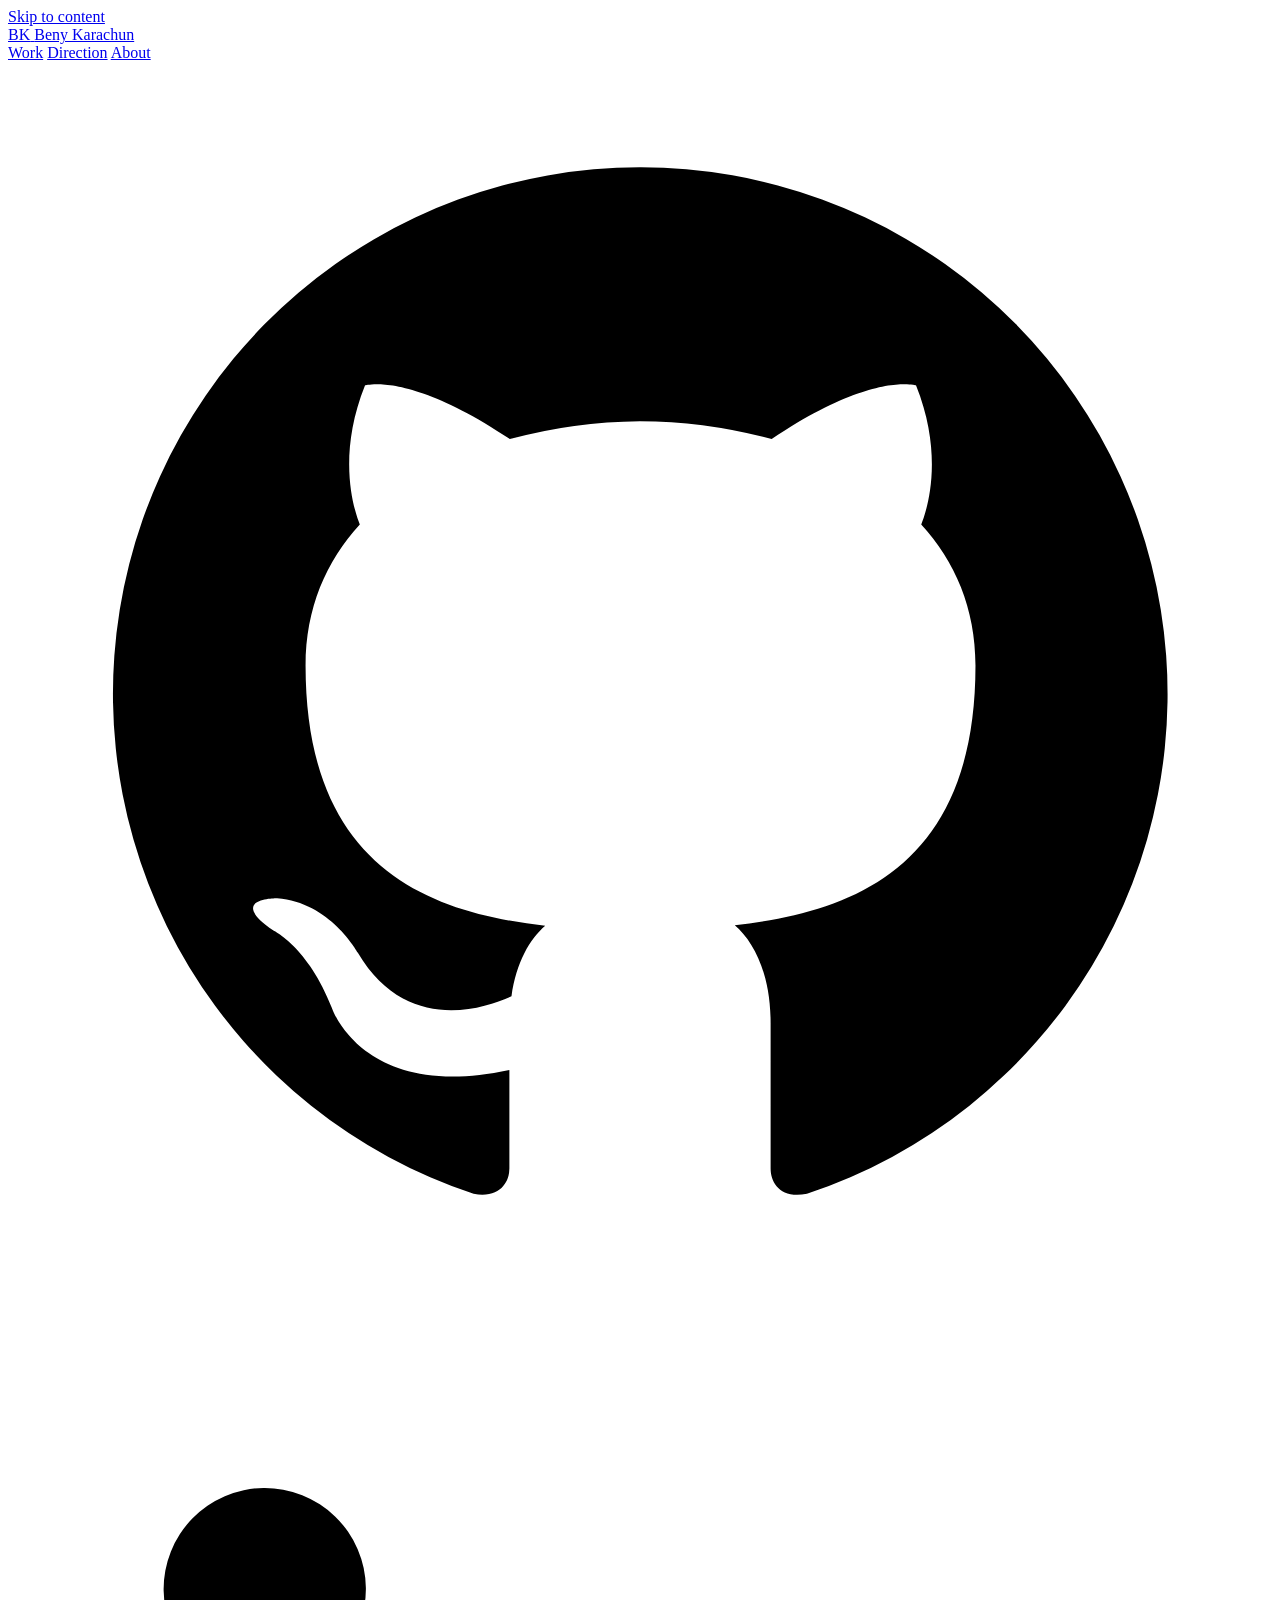
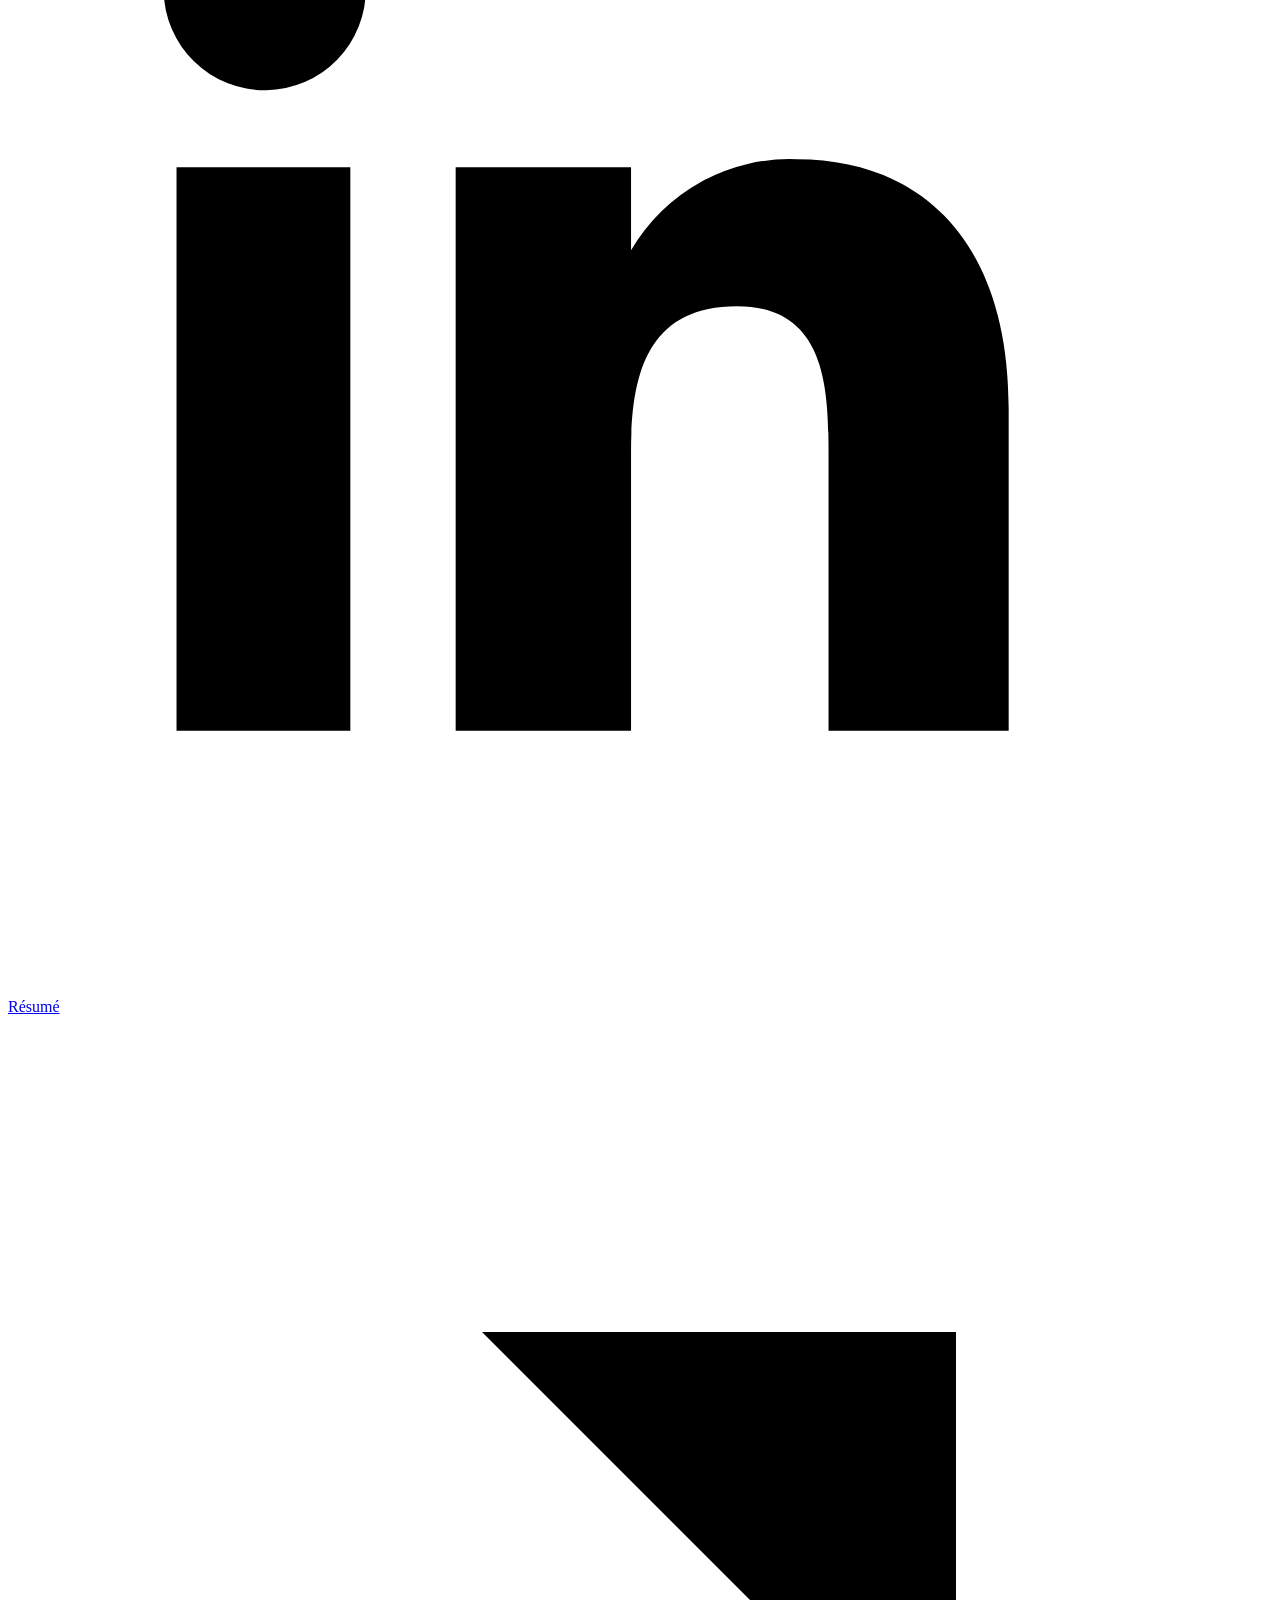
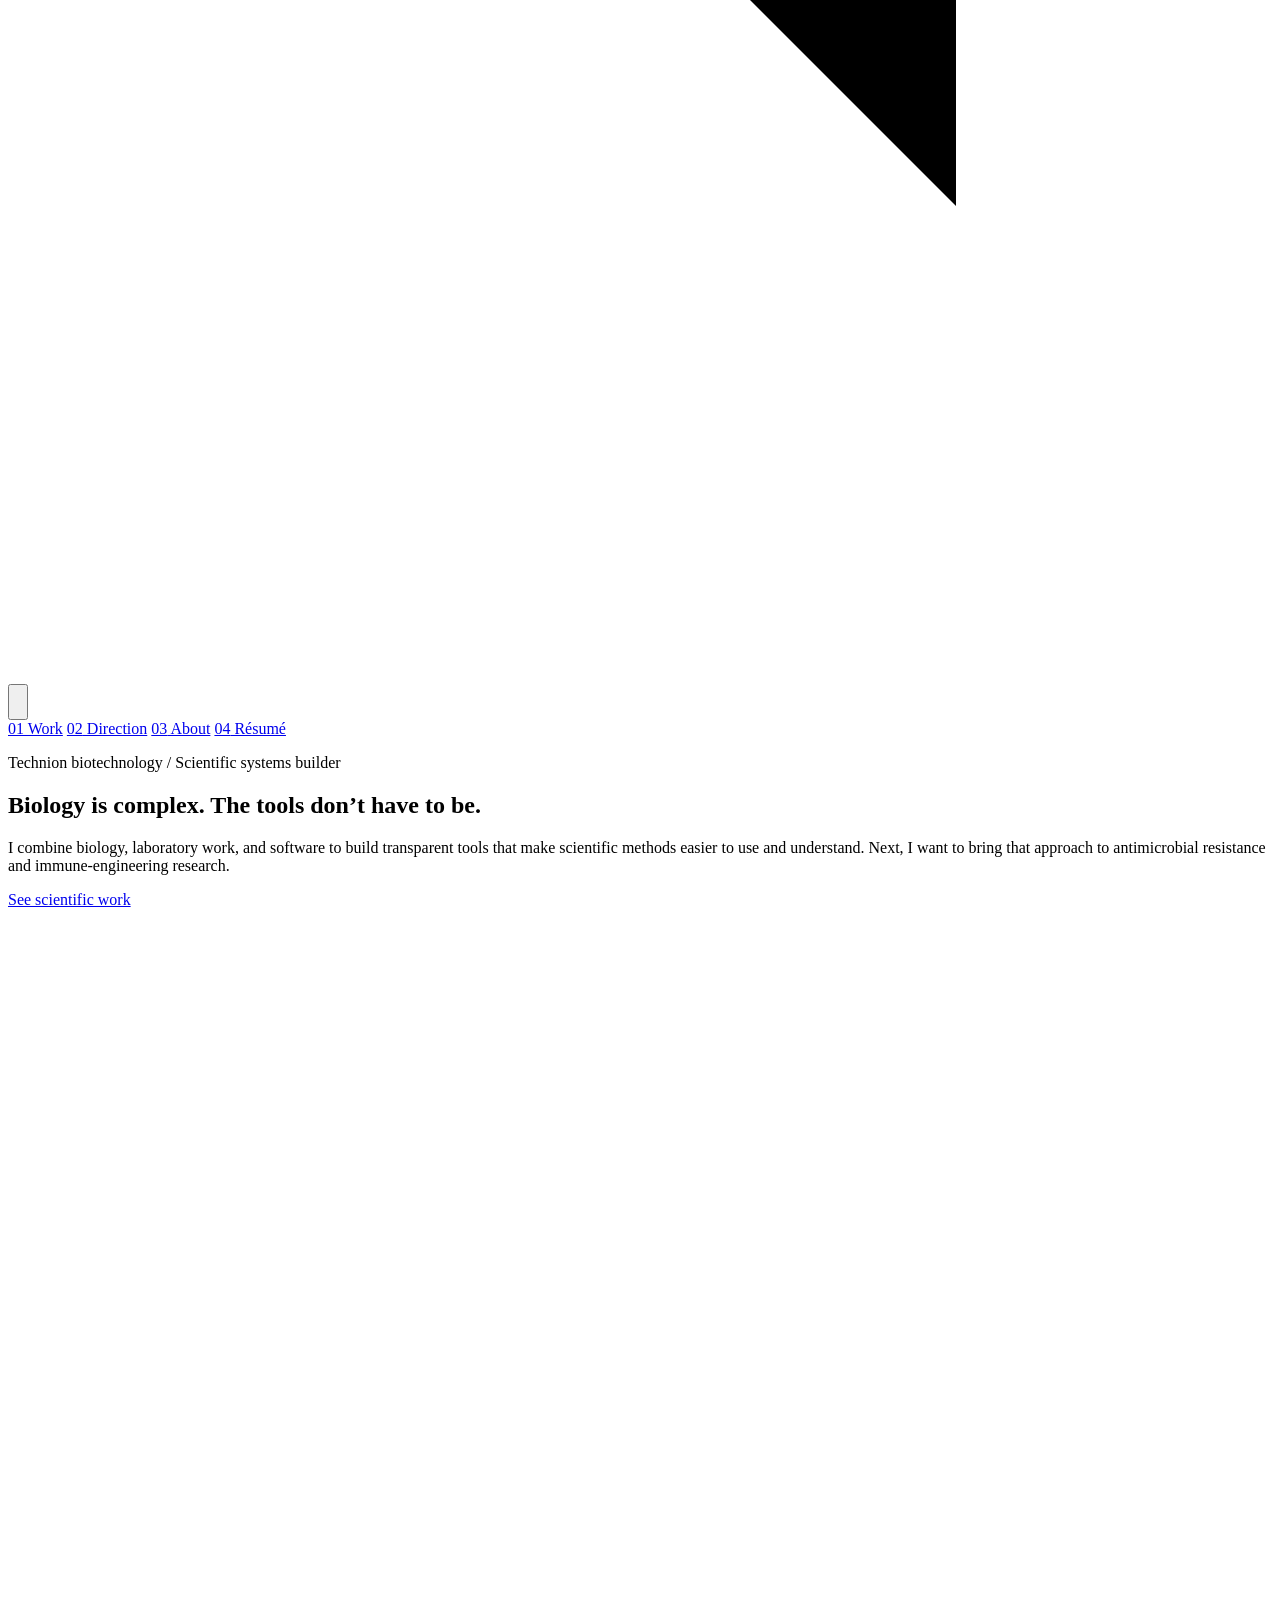
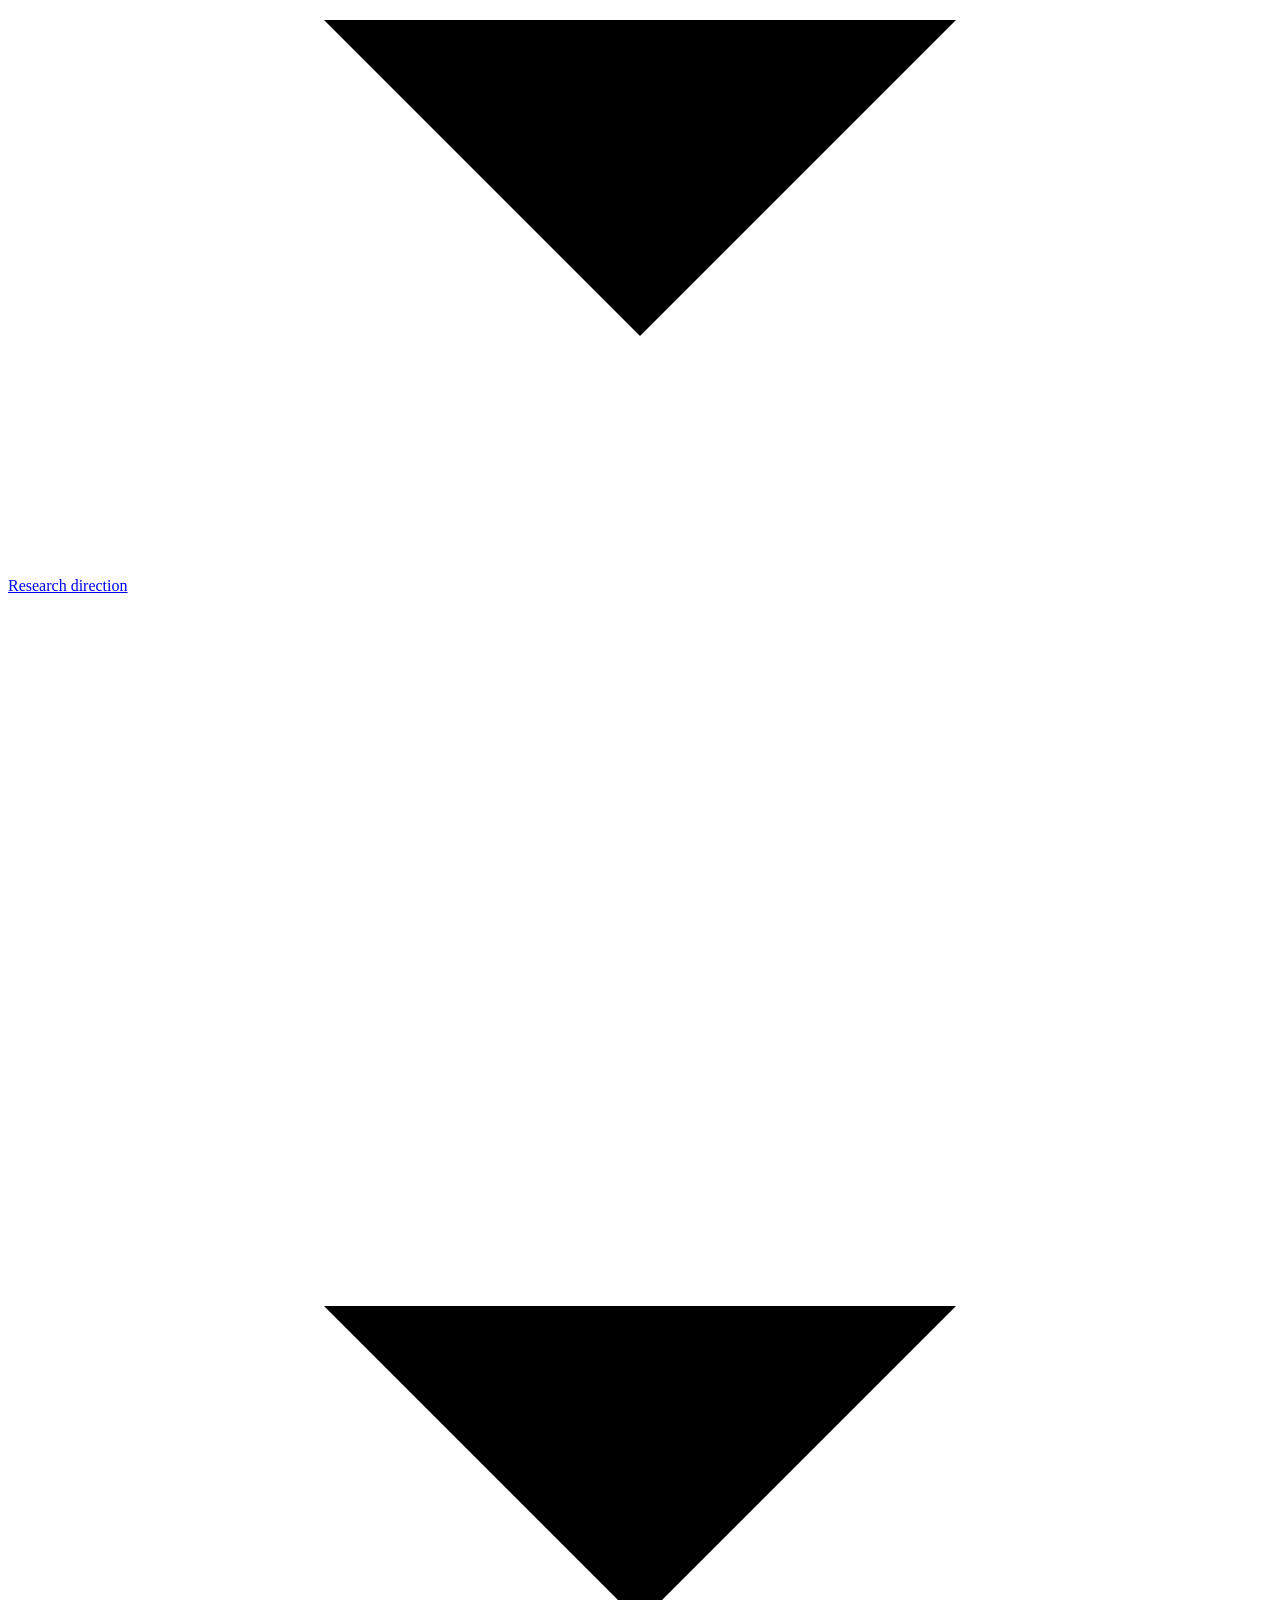
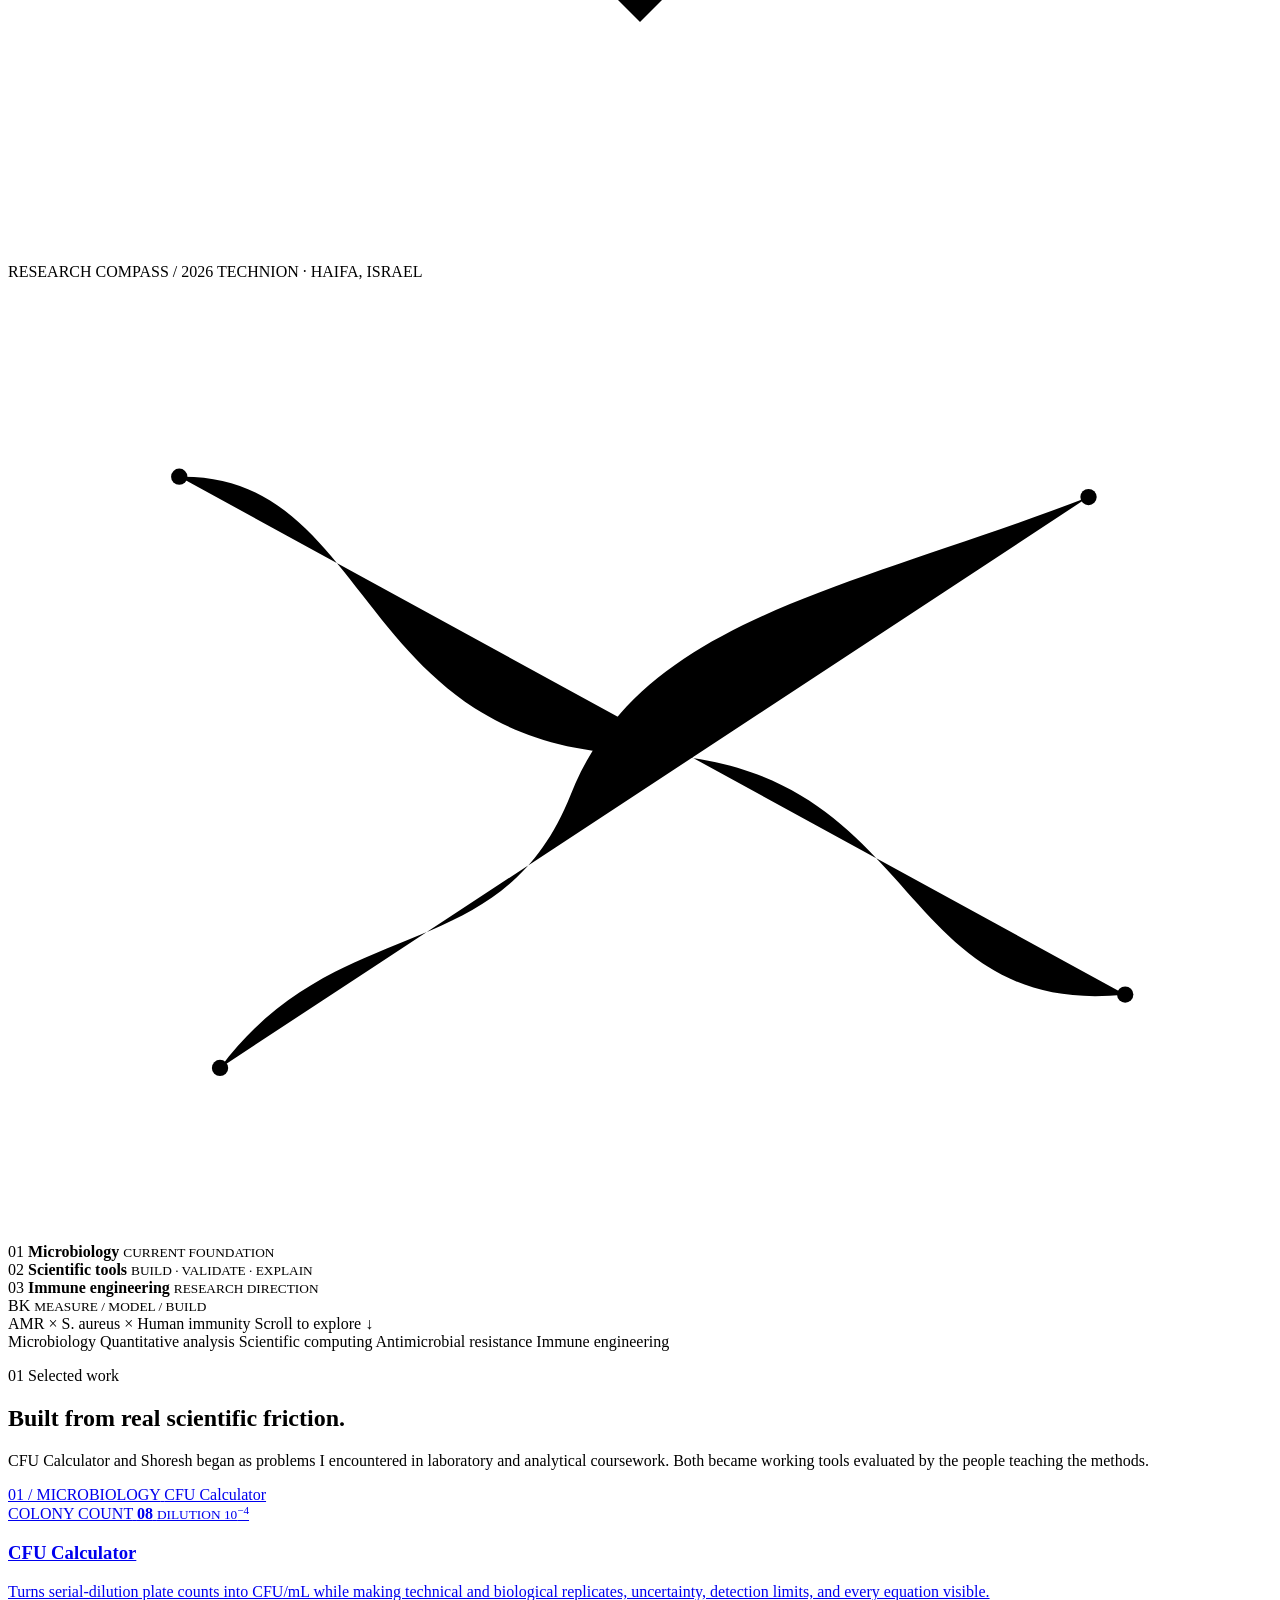
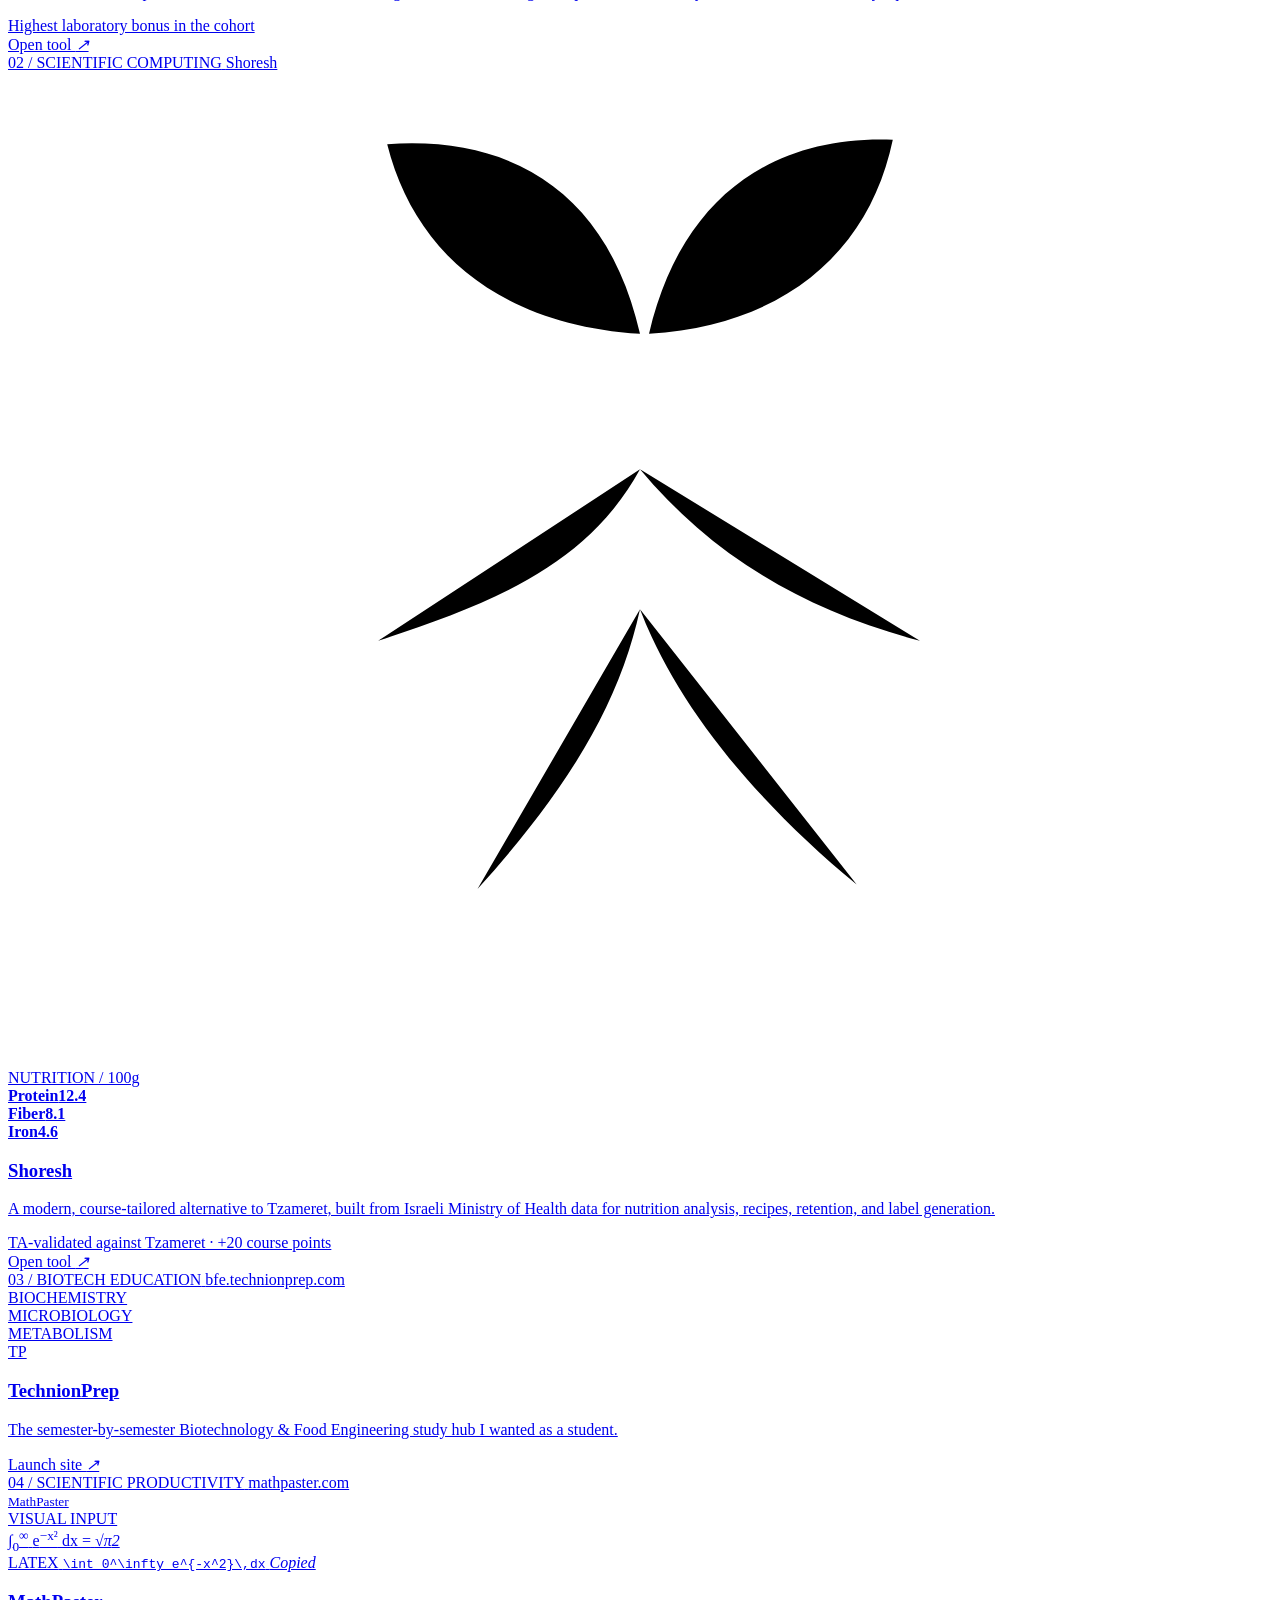
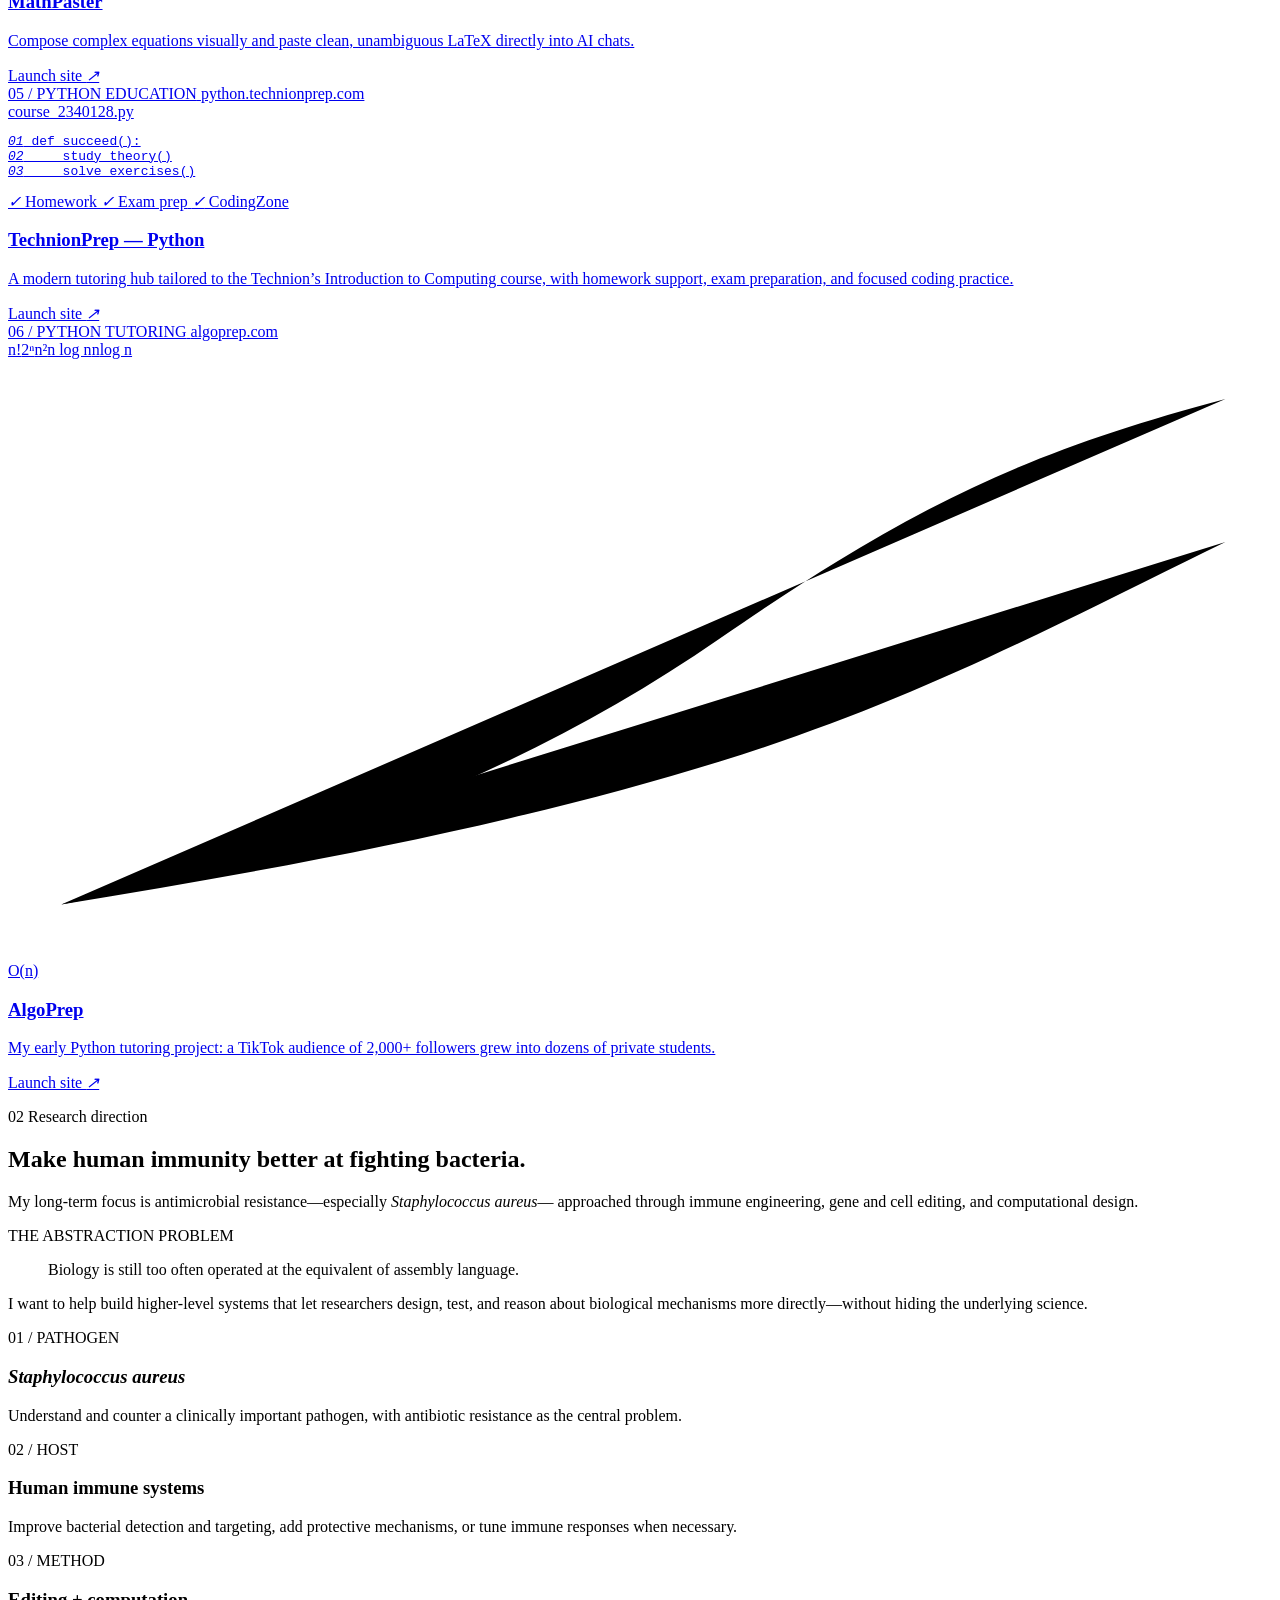
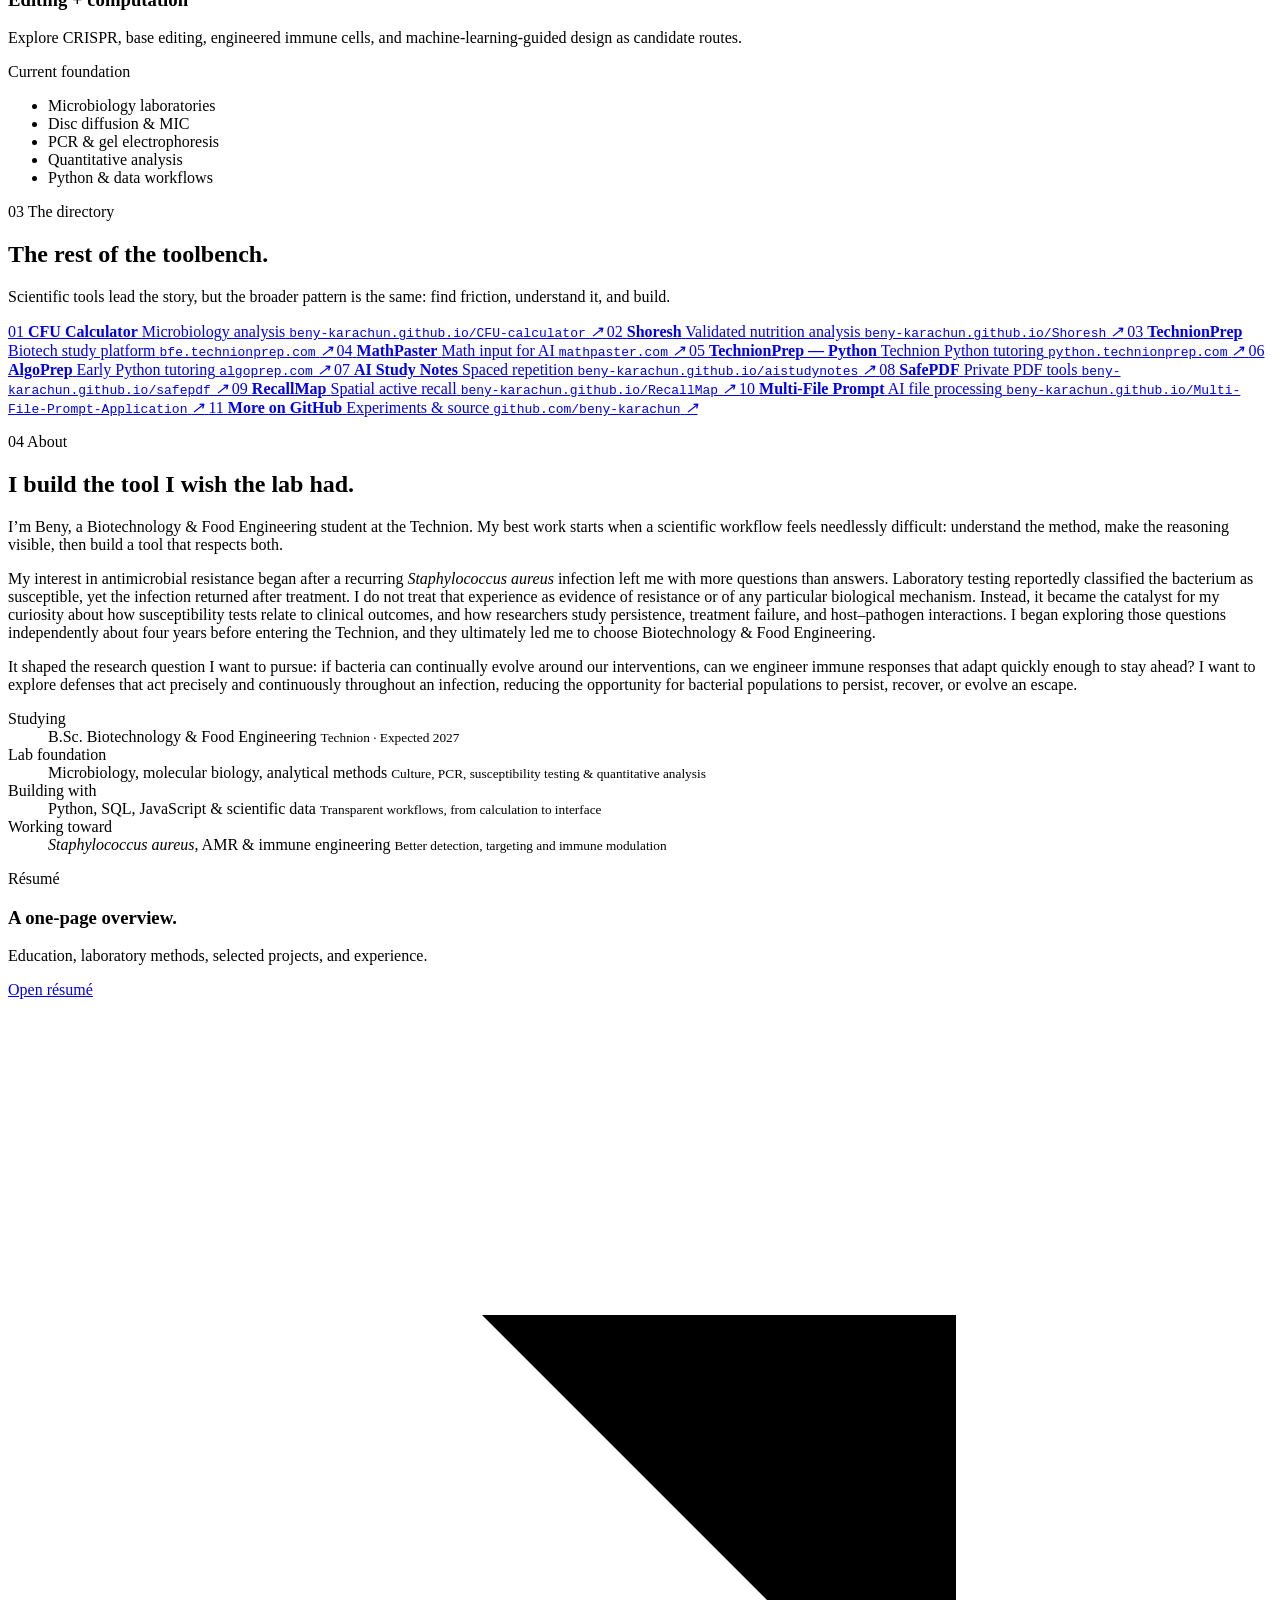
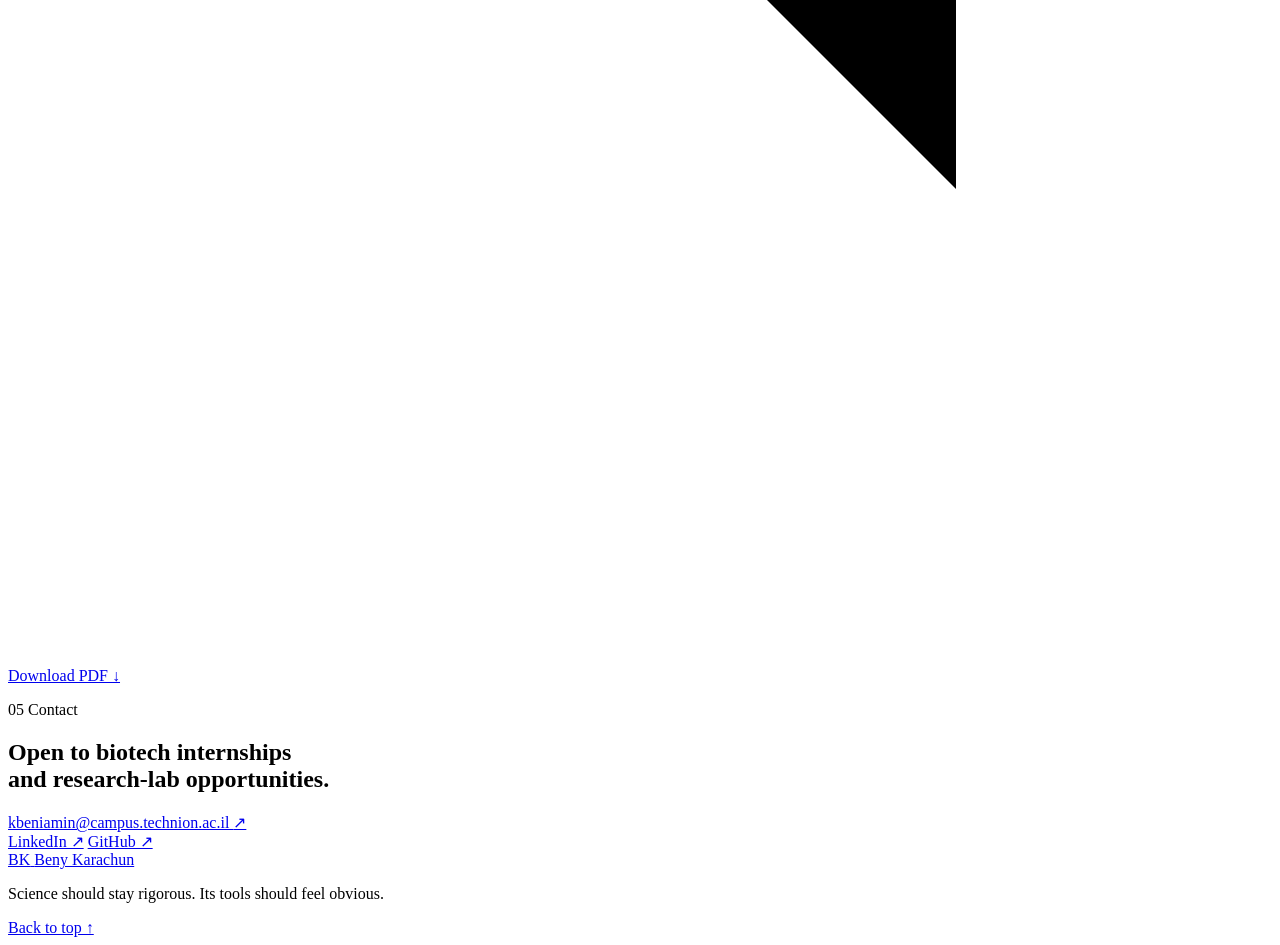
==== index.html @ efde2533 "Prepare portfolio for the root GitHub Pages site" ====
<!DOCTYPE html>
<html lang="en">
  <head>
    <meta charset="UTF-8">
    <meta name="viewport" content="width=device-width, initial-scale=1.0">
    <meta
      name="description"
      content="Beny Karachun is a Technion Biotechnology and Food Engineering student building validated scientific tools and pursuing research in antimicrobial resistance, Staphylococcus aureus, and immune engineering."
    >
    <meta name="theme-color" content="#0b0d0c">
    <meta property="og:title" content="Beny Karachun — Biotechnology &amp; Scientific Computing">
    <meta
      property="og:description"
      content="Validated laboratory tools, scientific computing projects, and a research direction focused on antimicrobial resistance and human immunity."
    >
    <meta property="og:type" content="website">
    <meta property="og:url" content="https://beny-karachun.github.io/">
    <link rel="canonical" href="https://beny-karachun.github.io/">
    <meta name="twitter:card" content="summary_large_image">
    <title>Beny Karachun — Biotechnology &amp; Scientific Computing</title>

    <link rel="icon" href="assets/favicon.svg" type="image/svg+xml">
    <link rel="preconnect" href="https://fonts.googleapis.com">
    <link rel="preconnect" href="https://fonts.gstatic.com" crossorigin>
    <link
      href="https://fonts.googleapis.com/css2?family=IBM+Plex+Mono:wght@400;500&amp;family=Space+Grotesk:wght@400;500;600;700&amp;display=swap"
      rel="stylesheet"
    >
    <link rel="stylesheet" href="styles.css">
    <script>
      document.documentElement.classList.add("js");
    </script>
    <script src="script.js" defer></script>
  </head>

  <body>
    <a class="skip-link" href="#main-content">Skip to content</a>
    <div class="scroll-progress" aria-hidden="true"><span></span></div>

    <header class="site-header" data-header>
      <div class="header-inner">
        <a class="brand" href="#top" aria-label="BK — Beny Karachun, back to top">
          <span class="brand-mark" aria-hidden="true">BK</span>
          <span class="brand-name">Beny Karachun</span>
        </a>

        <nav class="desktop-nav" aria-label="Primary navigation">
          <a href="#work">Work</a>
          <a href="#direction">Direction</a>
          <a href="#about">About</a>
        </nav>

        <div class="header-actions">
          <a
            class="icon-link"
            href="https://github.com/beny-karachun"
            target="_blank"
            rel="noopener noreferrer"
            aria-label="Visit Beny's GitHub profile"
          >
            <svg viewBox="0 0 24 24" aria-hidden="true">
              <path d="M12 2a10 10 0 0 0-3.16 19.49c.5.09.68-.22.68-.48v-1.87c-2.78.6-3.37-1.18-3.37-1.18-.45-1.16-1.11-1.47-1.11-1.47-.91-.62.07-.61.07-.61 1 .07 1.53 1.03 1.53 1.03.9 1.53 2.35 1.09 2.92.83.09-.65.35-1.09.64-1.34-2.22-.25-4.55-1.11-4.55-4.94 0-1.09.39-1.98 1.03-2.68-.1-.25-.45-1.27.1-2.64 0 0 .84-.27 2.75 1.02A9.6 9.6 0 0 1 12 6.82a9.6 9.6 0 0 1 2.5.34c1.9-1.29 2.74-1.02 2.74-1.02.55 1.37.2 2.39.1 2.64.64.7 1.03 1.59 1.03 2.68 0 3.84-2.34 4.68-4.57 4.93.36.31.68.92.68 1.86v2.76c0 .27.18.58.69.48A10 10 0 0 0 12 2Z" />
            </svg>
          </a>
          <a
            class="icon-link"
            href="https://www.linkedin.com/in/beny-karachun-5a5188369/"
            target="_blank"
            rel="noopener noreferrer"
            aria-label="Visit Beny's LinkedIn profile"
          >
            <svg viewBox="0 0 24 24" aria-hidden="true">
              <path d="M6.5 8.3H3.2V19h3.3V8.3ZM4.85 3A1.92 1.92 0 1 0 4.9 6.84 1.92 1.92 0 0 0 4.85 3ZM19 12.87c0-3.22-1.72-4.72-4.02-4.72a3.48 3.48 0 0 0-3.15 1.73V8.3H8.5V19h3.33v-5.3c0-1.4.27-2.76 2.01-2.76 1.72 0 1.74 1.61 1.74 2.85V19H19v-6.13Z" />
            </svg>
          </a>
          <a class="header-resume" href="resume.html">
            Résumé
            <svg viewBox="0 0 16 16" aria-hidden="true">
              <path d="M4 12 12 4M6 4h6v6" />
            </svg>
          </a>
          <button
            class="menu-toggle"
            type="button"
            aria-expanded="false"
            aria-controls="mobile-menu"
            aria-label="Open navigation menu"
            data-menu-toggle
          >
            <span class="menu-icon-stack" aria-hidden="true">
              <svg class="menu-open-icon" viewBox="0 0 24 24">
                <path d="M4 7h16M4 12h16M4 17h16" />
              </svg>
              <svg class="menu-close-icon" viewBox="0 0 24 24">
                <path d="m6 6 12 12M18 6 6 18" />
              </svg>
            </span>
          </button>
        </div>
      </div>

      <nav class="mobile-menu" id="mobile-menu" aria-label="Mobile navigation" data-mobile-menu>
        <a href="#work"><span>01</span> Work</a>
        <a href="#direction"><span>02</span> Direction</a>
        <a href="#about"><span>03</span> About</a>
        <a href="resume.html"><span>04</span> Résumé</a>
      </nav>
    </header>

    <main id="main-content">
      <section class="hero" id="top" aria-labelledby="hero-title">
        <div class="hero-grid" aria-hidden="true"></div>
        <div class="hero-glow" aria-hidden="true"></div>

        <div class="hero-copy">
          <p class="eyebrow hero-eyebrow" data-hero-item>
            <span class="status-dot" aria-hidden="true"></span>
            Technion biotechnology / Scientific systems builder
          </p>
          <h1 id="hero-title" data-hero-item>
            Biology is complex.
            <span class="headline-accent">The tools don’t have to be.</span>
          </h1>
          <p class="hero-intro" data-hero-item>
            I combine biology, laboratory work, and software to build transparent
            tools that make scientific methods easier to use and understand. Next, I want to bring
            that approach to antimicrobial resistance and immune-engineering research.
          </p>
          <div class="hero-actions" data-hero-item>
            <a class="button button-primary" href="#work">
              See scientific work
              <svg viewBox="0 0 16 16" aria-hidden="true">
                <path d="M8 3v10M4 9l4 4 4-4" />
              </svg>
            </a>
            <a class="button button-quiet button-section" href="#direction">
              Research direction
              <svg viewBox="0 0 16 16" aria-hidden="true">
                <path d="M8 3v10M4 9l4 4 4-4" />
              </svg>
            </a>
          </div>
        </div>

        <div class="hero-atlas" data-hero-item role="img" aria-label="A map of Beny's scientific foundation and research direction">
          <div class="atlas-topline">
            <span>RESEARCH COMPASS / 2026</span>
            <span>TECHNION · HAIFA, ISRAEL</span>
          </div>
          <div class="atlas-canvas" aria-hidden="true">
            <svg class="atlas-lines" viewBox="0 0 620 470" preserveAspectRatio="none">
              <path class="route route-one" d="M84 96 C180 94 170 230 310 232 S432 362 548 350" />
              <path class="route route-two" d="M104 386 C162 308 242 338 276 252 S410 152 530 106" />
              <circle cx="84" cy="96" r="4" />
              <circle cx="310" cy="232" r="5" />
              <circle cx="548" cy="350" r="4" />
              <circle cx="104" cy="386" r="4" />
              <circle cx="530" cy="106" r="4" />
            </svg>

            <div class="atlas-node node-math">
              <span class="node-index">01</span>
              <strong>Microbiology</strong>
              <small>CURRENT FOUNDATION</small>
            </div>
            <div class="atlas-node node-bio">
              <span class="node-index">02</span>
              <strong>Scientific tools</strong>
              <small>BUILD · VALIDATE · EXPLAIN</small>
            </div>
            <div class="atlas-node node-code">
              <span class="node-index">03</span>
              <strong>Immune engineering</strong>
              <small>RESEARCH DIRECTION</small>
            </div>
            <div class="atlas-core">
              <span>BK</span>
              <small>MEASURE / MODEL / BUILD</small>
            </div>
            <div class="atlas-crosshair crosshair-one"></div>
            <div class="atlas-crosshair crosshair-two"></div>
          </div>
          <div class="atlas-footer">
            <span>AMR × S. aureus × Human immunity</span>
            <span>Scroll to explore ↓</span>
          </div>
        </div>
      </section>

      <section class="discipline-strip" aria-label="Areas of practice">
        <div>
          <span>Microbiology</span><i aria-hidden="true"></i>
          <span>Quantitative analysis</span><i aria-hidden="true"></i>
          <span>Scientific computing</span><i aria-hidden="true"></i>
          <span>Antimicrobial resistance</span><i aria-hidden="true"></i>
          <span>Immune engineering</span>
        </div>
      </section>

      <section class="work-section section-shell" id="work" aria-labelledby="work-title">
        <div class="section-heading" data-reveal>
          <div>
            <p class="eyebrow"><span>01</span> Selected work</p>
            <h2 id="work-title">Built from real scientific friction.</h2>
          </div>
          <p>
            CFU Calculator and Shoresh began as problems I encountered in laboratory and analytical
            coursework. Both became working tools evaluated by the people teaching the methods.
          </p>
        </div>

        <div class="project-grid">
          <a
            class="project-card project-cfu"
            href="https://beny-karachun.github.io/CFU-calculator/"
            target="_blank"
            rel="noopener noreferrer"
            data-reveal
            style="--reveal-delay: 0ms"
            aria-label="Open CFU Calculator in a new tab"
          >
            <article>
              <div class="project-meta">
                <span>01 / MICROBIOLOGY</span>
                <span class="project-domain">CFU Calculator</span>
              </div>
              <div class="cfu-visual" aria-hidden="true">
                <div class="petri-dish">
                  <i style="--x: 19%; --y: 24%; --s: 11px"></i>
                  <i style="--x: 42%; --y: 17%; --s: 7px"></i>
                  <i style="--x: 68%; --y: 25%; --s: 13px"></i>
                  <i style="--x: 78%; --y: 51%; --s: 8px"></i>
                  <i style="--x: 57%; --y: 68%; --s: 10px"></i>
                  <i style="--x: 29%; --y: 70%; --s: 6px"></i>
                  <i style="--x: 22%; --y: 47%; --s: 9px"></i>
                  <i style="--x: 50%; --y: 43%; --s: 6px"></i>
                </div>
                <div class="cfu-readout">
                  <span>COLONY COUNT</span>
                  <strong>08</strong>
                  <small>DILUTION 10<sup>−4</sup></small>
                </div>
              </div>
              <div class="project-content">
                <div>
                  <h3>CFU Calculator</h3>
                  <p>
                    Turns serial-dilution plate counts into CFU/mL while making technical and
                    biological replicates, uncertainty, detection limits, and every equation visible.
                  </p>
                  <span class="project-proof">Highest laboratory bonus in the cohort</span>
                </div>
                <span class="launch-link">Open tool <i>↗</i></span>
              </div>
            </article>
          </a>

          <a
            class="project-card project-shoresh"
            href="https://beny-karachun.github.io/Shoresh/"
            target="_blank"
            rel="noopener noreferrer"
            data-reveal
            style="--reveal-delay: 70ms"
            aria-label="Open Shoresh in a new tab"
          >
            <article>
              <div class="project-meta">
                <span>02 / SCIENTIFIC COMPUTING</span>
                <span class="project-domain">Shoresh</span>
              </div>
              <div class="shoresh-visual" aria-hidden="true">
                <svg class="root-mark" viewBox="0 0 280 220">
                  <path d="M140 22v66m0 0c-12 22-34 30-58 38m58-38c15 18 35 31 62 38m-62-7c-5 23-18 42-36 62m36-62c8 21 25 42 48 61M82 126l-25 38m145-38 22 38m-120 17-7 22m51-23 7 25" />
                  <path class="root-leaf" d="M140 58c-31-2-50-18-56-42 28-2 49 11 56 42Zm2 0c31-2 49-19 54-43-27-1-47 13-54 43Z" />
                </svg>
                <div class="nutrition-card">
                  <span>NUTRITION / 100g</span>
                  <div><b>Protein</b><i style="--bar: 72%"></i><strong>12.4</strong></div>
                  <div><b>Fiber</b><i style="--bar: 48%"></i><strong>8.1</strong></div>
                  <div><b>Iron</b><i style="--bar: 34%"></i><strong>4.6</strong></div>
                </div>
              </div>
              <div class="project-content">
                <div>
                  <h3>Shoresh</h3>
                  <p>
                    A modern, course-tailored alternative to Tzameret, built from Israeli Ministry
                    of Health data for nutrition analysis, recipes, retention, and label generation.
                  </p>
                  <span class="project-proof">TA-validated against Tzameret · +20 course points</span>
                </div>
                <span class="launch-link">Open tool <i>↗</i></span>
              </div>
            </article>
          </a>

          <a
            class="project-card project-technionprep"
            href="https://bfe.technionprep.com"
            target="_blank"
            rel="noopener noreferrer"
            data-reveal
            style="--reveal-delay: 0ms"
            aria-label="Open TechnionPrep in a new tab"
          >
            <article>
              <div class="project-meta">
                <span>03 / BIOTECH EDUCATION</span>
                <span class="project-domain">bfe.technionprep.com</span>
              </div>
              <div class="technionprep-visual" aria-hidden="true">
                <div class="molecule molecule-a"><i></i><i></i><i></i><i></i></div>
                <div class="molecule molecule-b"><i></i><i></i><i></i></div>
                <div class="course-chip chip-one">BIOCHEMISTRY</div>
                <div class="course-chip chip-two">MICROBIOLOGY</div>
                <div class="course-chip chip-three">METABOLISM</div>
                <span class="technionprep-monogram">TP</span>
              </div>
              <div class="project-content">
                <div>
                  <h3>TechnionPrep</h3>
                  <p>The semester-by-semester Biotechnology &amp; Food Engineering study hub I wanted as a student.</p>
                </div>
                <span class="launch-link">Launch site <i>↗</i></span>
              </div>
            </article>
          </a>

          <a
            class="project-card project-feature project-math"
            href="https://mathpaster.com"
            target="_blank"
            rel="noopener noreferrer"
            data-reveal
            style="--reveal-delay: 70ms"
            aria-label="Open MathPaster in a new tab"
          >
            <article>
              <div class="project-meta">
                <span>04 / SCIENTIFIC PRODUCTIVITY</span>
                <span class="project-domain">mathpaster.com</span>
              </div>
              <div class="math-visual" aria-hidden="true">
                <div class="mock-window-bar">
                  <span></span><span></span><span></span>
                  <small>MathPaster</small>
                </div>
                <div class="equation-shell">
                  <span class="equation-label">VISUAL INPUT</span>
                  <div class="equation">
                    <span>∫</span><sub>0</sub><sup>∞</sup>
                    <span>e<sup>−x²</sup> dx =</span>
                    <span class="fraction"><i>√π</i><i>2</i></span>
                    <b class="equation-caret"></b>
                  </div>
                  <div class="equation-output">
                    <span>LATEX</span>
                    <code>\int_0^\infty e^{-x^2}\,dx</code>
                    <i>Copied</i>
                  </div>
                </div>
              </div>
              <div class="project-content">
                <div>
                  <h3>MathPaster</h3>
                  <p>
                    Compose complex equations visually and paste clean, unambiguous LaTeX directly
                    into AI chats.
                  </p>
                </div>
                <span class="launch-link">Launch site <i>↗</i></span>
              </div>
            </article>
          </a>

          <a
            class="project-card project-python"
            href="https://python.technionprep.com/"
            target="_blank"
            rel="noopener noreferrer"
            data-reveal
            style="--reveal-delay: 0ms"
            aria-label="Open TechnionPrep Python in a new tab"
          >
            <article>
              <div class="project-meta">
                <span>05 / PYTHON EDUCATION</span>
                <span class="project-domain">python.technionprep.com</span>
              </div>
              <div class="python-visual" aria-hidden="true">
                <div class="terminal-top"><i></i><i></i><i></i><span>course_2340128.py</span></div>
                <pre><em>01</em> def succeed():
<em>02</em>     study_theory()
<em>03</em>     solve_exercises()</pre>
                <div class="test-results">
                  <span><i>✓</i> Homework</span>
                  <span><i>✓</i> Exam prep</span>
                  <span><i>✓</i> CodingZone</span>
                </div>
              </div>
              <div class="project-content">
                <div>
                  <h3>TechnionPrep — Python</h3>
                  <p>A modern tutoring hub tailored to the Technion’s Introduction to Computing course, with homework support, exam preparation, and focused coding practice.</p>
                </div>
                <span class="launch-link">Launch site <i>↗</i></span>
              </div>
            </article>
          </a>

          <a
            class="project-card project-algo"
            href="https://algoprep.com"
            target="_blank"
            rel="noopener noreferrer"
            data-reveal
            style="--reveal-delay: 70ms"
            aria-label="Open AlgoPrep in a new tab"
          >
            <article>
              <div class="project-meta">
                <span>06 / PYTHON TUTORING</span>
                <span class="project-domain">algoprep.com</span>
              </div>
              <div class="algo-visual" aria-hidden="true">
                <div class="complexity-chart">
                  <span>n!</span><span>2ⁿ</span><span>n²</span><span>n log n</span><span>n</span><span>log n</span>
                  <svg viewBox="0 0 380 180" preserveAspectRatio="none">
                    <path d="M16 164C90 150 156 124 214 84S306 28 366 12" />
                    <path d="M16 164C90 152 156 139 214 121s99-40 152-66" />
                    <path d="M16 164 366 116" />
                  </svg>
                </div>
                <span class="big-o">O(n)</span>
              </div>
              <div class="project-content">
                <div>
                  <h3>AlgoPrep</h3>
                  <p>My early Python tutoring project: a TikTok audience of 2,000+ followers grew into dozens of private students.</p>
                </div>
                <span class="launch-link">Launch site <i>↗</i></span>
              </div>
            </article>
          </a>
        </div>
      </section>

      <section class="direction-section section-shell" id="direction" aria-labelledby="direction-title">
        <div class="section-heading direction-heading" data-reveal>
          <div>
            <p class="eyebrow"><span>02</span> Research direction</p>
            <h2 id="direction-title">Make human immunity better at fighting bacteria.</h2>
          </div>
          <p>
            My long-term focus is antimicrobial resistance—especially <i>Staphylococcus aureus</i>—
            approached through immune engineering, gene and cell editing, and computational design.
          </p>
        </div>

        <div class="direction-layout">
          <article class="direction-thesis" data-reveal>
            <p class="direction-kicker">THE ABSTRACTION PROBLEM</p>
            <blockquote>
              Biology is still too often operated at the equivalent of assembly language.
            </blockquote>
            <p>
              I want to help build higher-level systems that let researchers design, test, and
              reason about biological mechanisms more directly—without hiding the underlying science.
            </p>
          </article>

          <div class="direction-tracks" aria-label="Research direction components">
            <article class="direction-track" data-reveal style="--reveal-delay: 60ms">
              <span>01 / PATHOGEN</span>
              <h3><i>Staphylococcus aureus</i></h3>
              <p>Understand and counter a clinically important pathogen, with antibiotic resistance as the central problem.</p>
            </article>
            <article class="direction-track" data-reveal style="--reveal-delay: 120ms">
              <span>02 / HOST</span>
              <h3>Human immune systems</h3>
              <p>Improve bacterial detection and targeting, add protective mechanisms, or tune immune responses when necessary.</p>
            </article>
            <article class="direction-track" data-reveal style="--reveal-delay: 180ms">
              <span>03 / METHOD</span>
              <h3>Editing + computation</h3>
              <p>Explore CRISPR, base editing, engineered immune cells, and machine-learning-guided design as candidate routes.</p>
            </article>
          </div>
        </div>

        <div class="foundation-strip" data-reveal>
          <span>Current foundation</span>
          <ul>
            <li>Microbiology laboratories</li>
            <li>Disc diffusion &amp; MIC</li>
            <li>PCR &amp; gel electrophoresis</li>
            <li>Quantitative analysis</li>
            <li>Python &amp; data workflows</li>
          </ul>
        </div>
      </section>

      <section class="directory-section" id="directory" aria-labelledby="directory-title">
        <div class="section-shell">
          <div class="section-heading directory-heading" data-reveal>
            <div>
              <p class="eyebrow"><span>03</span> The directory</p>
              <h2 id="directory-title">The rest of the toolbench.</h2>
            </div>
            <p>Scientific tools lead the story, but the broader pattern is the same: find friction, understand it, and build.</p>
          </div>

          <div class="directory-list" data-reveal>
            <a href="https://beny-karachun.github.io/CFU-calculator/" target="_blank" rel="noopener noreferrer">
              <span class="directory-number">01</span>
              <strong>CFU Calculator</strong>
              <span class="directory-type">Microbiology analysis</span>
              <code>beny-karachun.github.io/CFU-calculator</code>
              <i aria-hidden="true">↗</i>
            </a>
            <a href="https://beny-karachun.github.io/Shoresh/" target="_blank" rel="noopener noreferrer">
              <span class="directory-number">02</span>
              <strong>Shoresh</strong>
              <span class="directory-type">Validated nutrition analysis</span>
              <code>beny-karachun.github.io/Shoresh</code>
              <i aria-hidden="true">↗</i>
            </a>
            <a href="https://bfe.technionprep.com" target="_blank" rel="noopener noreferrer">
              <span class="directory-number">03</span>
              <strong>TechnionPrep</strong>
              <span class="directory-type">Biotech study platform</span>
              <code>bfe.technionprep.com</code>
              <i aria-hidden="true">↗</i>
            </a>
            <a href="https://mathpaster.com" target="_blank" rel="noopener noreferrer">
              <span class="directory-number">04</span>
              <strong>MathPaster</strong>
              <span class="directory-type">Math input for AI</span>
              <code>mathpaster.com</code>
              <i aria-hidden="true">↗</i>
            </a>
            <a href="https://python.technionprep.com" target="_blank" rel="noopener noreferrer">
              <span class="directory-number">05</span>
              <strong>TechnionPrep — Python</strong>
              <span class="directory-type">Technion Python tutoring</span>
              <code>python.technionprep.com</code>
              <i aria-hidden="true">↗</i>
            </a>
            <a href="https://algoprep.com" target="_blank" rel="noopener noreferrer">
              <span class="directory-number">06</span>
              <strong>AlgoPrep</strong>
              <span class="directory-type">Early Python tutoring</span>
              <code>algoprep.com</code>
              <i aria-hidden="true">↗</i>
            </a>
            <a href="https://beny-karachun.github.io/aistudynotes/" target="_blank" rel="noopener noreferrer">
              <span class="directory-number">07</span>
              <strong>AI Study Notes</strong>
              <span class="directory-type">Spaced repetition</span>
              <code>beny-karachun.github.io/aistudynotes</code>
              <i aria-hidden="true">↗</i>
            </a>
            <a href="https://beny-karachun.github.io/safepdf/" target="_blank" rel="noopener noreferrer">
              <span class="directory-number">08</span>
              <strong>SafePDF</strong>
              <span class="directory-type">Private PDF tools</span>
              <code>beny-karachun.github.io/safepdf</code>
              <i aria-hidden="true">↗</i>
            </a>
            <a href="https://beny-karachun.github.io/RecallMap/" target="_blank" rel="noopener noreferrer">
              <span class="directory-number">09</span>
              <strong>RecallMap</strong>
              <span class="directory-type">Spatial active recall</span>
              <code>beny-karachun.github.io/RecallMap</code>
              <i aria-hidden="true">↗</i>
            </a>
            <a href="https://beny-karachun.github.io/Multi-File-Prompt-Application/" target="_blank" rel="noopener noreferrer">
              <span class="directory-number">10</span>
              <strong>Multi-File Prompt</strong>
              <span class="directory-type">AI file processing</span>
              <code>beny-karachun.github.io/Multi-File-Prompt-Application</code>
              <i aria-hidden="true">↗</i>
            </a>
            <a href="https://github.com/beny-karachun" target="_blank" rel="noopener noreferrer">
              <span class="directory-number">11</span>
              <strong>More on GitHub</strong>
              <span class="directory-type">Experiments &amp; source</span>
              <code>github.com/beny-karachun</code>
              <i aria-hidden="true">↗</i>
            </a>
          </div>
        </div>
      </section>

      <section class="about-section section-shell" id="about" aria-labelledby="about-title">
        <div class="about-intro" data-reveal>
          <p class="eyebrow"><span>04</span> About</p>
          <h2 id="about-title">I build the tool I wish the lab had.</h2>
        </div>

        <div class="about-layout">
          <div class="about-copy" data-reveal>
            <p>
              I’m Beny, a Biotechnology &amp; Food Engineering student at the Technion. My best work
              starts when a scientific workflow feels needlessly difficult: understand the method,
              make the reasoning visible, then build a tool that respects both.
            </p>
            <p>
              My interest in antimicrobial resistance began after a recurring <i>Staphylococcus aureus</i>
              infection left me with more questions than answers. Laboratory testing reportedly classified
              the bacterium as susceptible, yet the infection returned after treatment. I do not treat that
              experience as evidence of resistance or of any particular biological mechanism. Instead, it
              became the catalyst for my curiosity about how susceptibility tests relate to clinical outcomes,
              and how researchers study persistence, treatment failure, and host–pathogen interactions. I began
              exploring those questions independently about four years before entering the Technion, and they
              ultimately led me to choose Biotechnology &amp; Food Engineering.
            </p>
            <p>
              It shaped the research question I want to pursue: if bacteria can continually evolve around
              our interventions, can we engineer immune responses that adapt quickly enough to stay ahead?
              I want to explore defenses that act precisely and continuously throughout an infection,
              reducing the opportunity for bacterial populations to persist, recover, or evolve an escape.
            </p>
          </div>

          <dl class="about-facts" data-reveal>
            <div>
              <dt>Studying</dt>
              <dd>
                <span>B.Sc. Biotechnology &amp; Food Engineering</span>
                <small>Technion · Expected 2027</small>
              </dd>
            </div>
            <div>
              <dt>Lab foundation</dt>
              <dd>
                <span>Microbiology, molecular biology, analytical methods</span>
                <small>Culture, PCR, susceptibility testing &amp; quantitative analysis</small>
              </dd>
            </div>
            <div>
              <dt>Building with</dt>
              <dd>
                <span>Python, SQL, JavaScript &amp; scientific data</span>
                <small>Transparent workflows, from calculation to interface</small>
              </dd>
            </div>
            <div>
              <dt>Working toward</dt>
              <dd>
                <span><i>Staphylococcus aureus</i>, AMR &amp; immune engineering</span>
                <small>Better detection, targeting and immune modulation</small>
              </dd>
            </div>
          </dl>
        </div>

        <div class="resume-panel" data-reveal>
          <div class="resume-copy">
            <p class="eyebrow">Résumé</p>
            <h3>A one-page overview.</h3>
            <p>Education, laboratory methods, selected projects, and experience.</p>
          </div>
          <div class="resume-actions">
            <a class="button button-dark" href="resume.html">
              Open résumé
              <svg viewBox="0 0 16 16" aria-hidden="true">
                <path d="M4 12 12 4M6 4h6v6" />
              </svg>
            </a>
            <a class="text-link" href="benjamin-karachun-resume.pdf" download>
              Download PDF <span aria-hidden="true">↓</span>
            </a>
          </div>
        </div>
      </section>

      <section class="contact-section" aria-labelledby="contact-title">
        <div class="section-shell contact-inner" data-reveal>
          <p class="eyebrow"><span>05</span> Contact</p>
          <h2 id="contact-title">Open to biotech internships<br><span>and research-lab opportunities.</span></h2>
          <div class="contact-bottom">
            <a class="contact-email" href="mailto:kbeniamin@campus.technion.ac.il">
              kbeniamin@campus.technion.ac.il <span aria-hidden="true">↗</span>
            </a>
            <div class="contact-socials">
              <a href="https://www.linkedin.com/in/beny-karachun-5a5188369/" target="_blank" rel="noopener noreferrer">LinkedIn ↗</a>
              <a href="https://github.com/beny-karachun" target="_blank" rel="noopener noreferrer">GitHub ↗</a>
            </div>
          </div>
        </div>
      </section>
    </main>

    <footer class="site-footer">
      <div class="section-shell footer-inner">
        <a class="brand footer-brand" href="#top" aria-label="BK — Back to top">
          <span class="brand-mark" aria-hidden="true">BK</span>
          <span class="brand-name">Beny Karachun</span>
        </a>
        <p>Science should stay rigorous. Its tools should feel obvious.</p>
        <a class="back-to-top" href="#top">Back to top ↑</a>
      </div>
    </footer>
  </body>
</html>
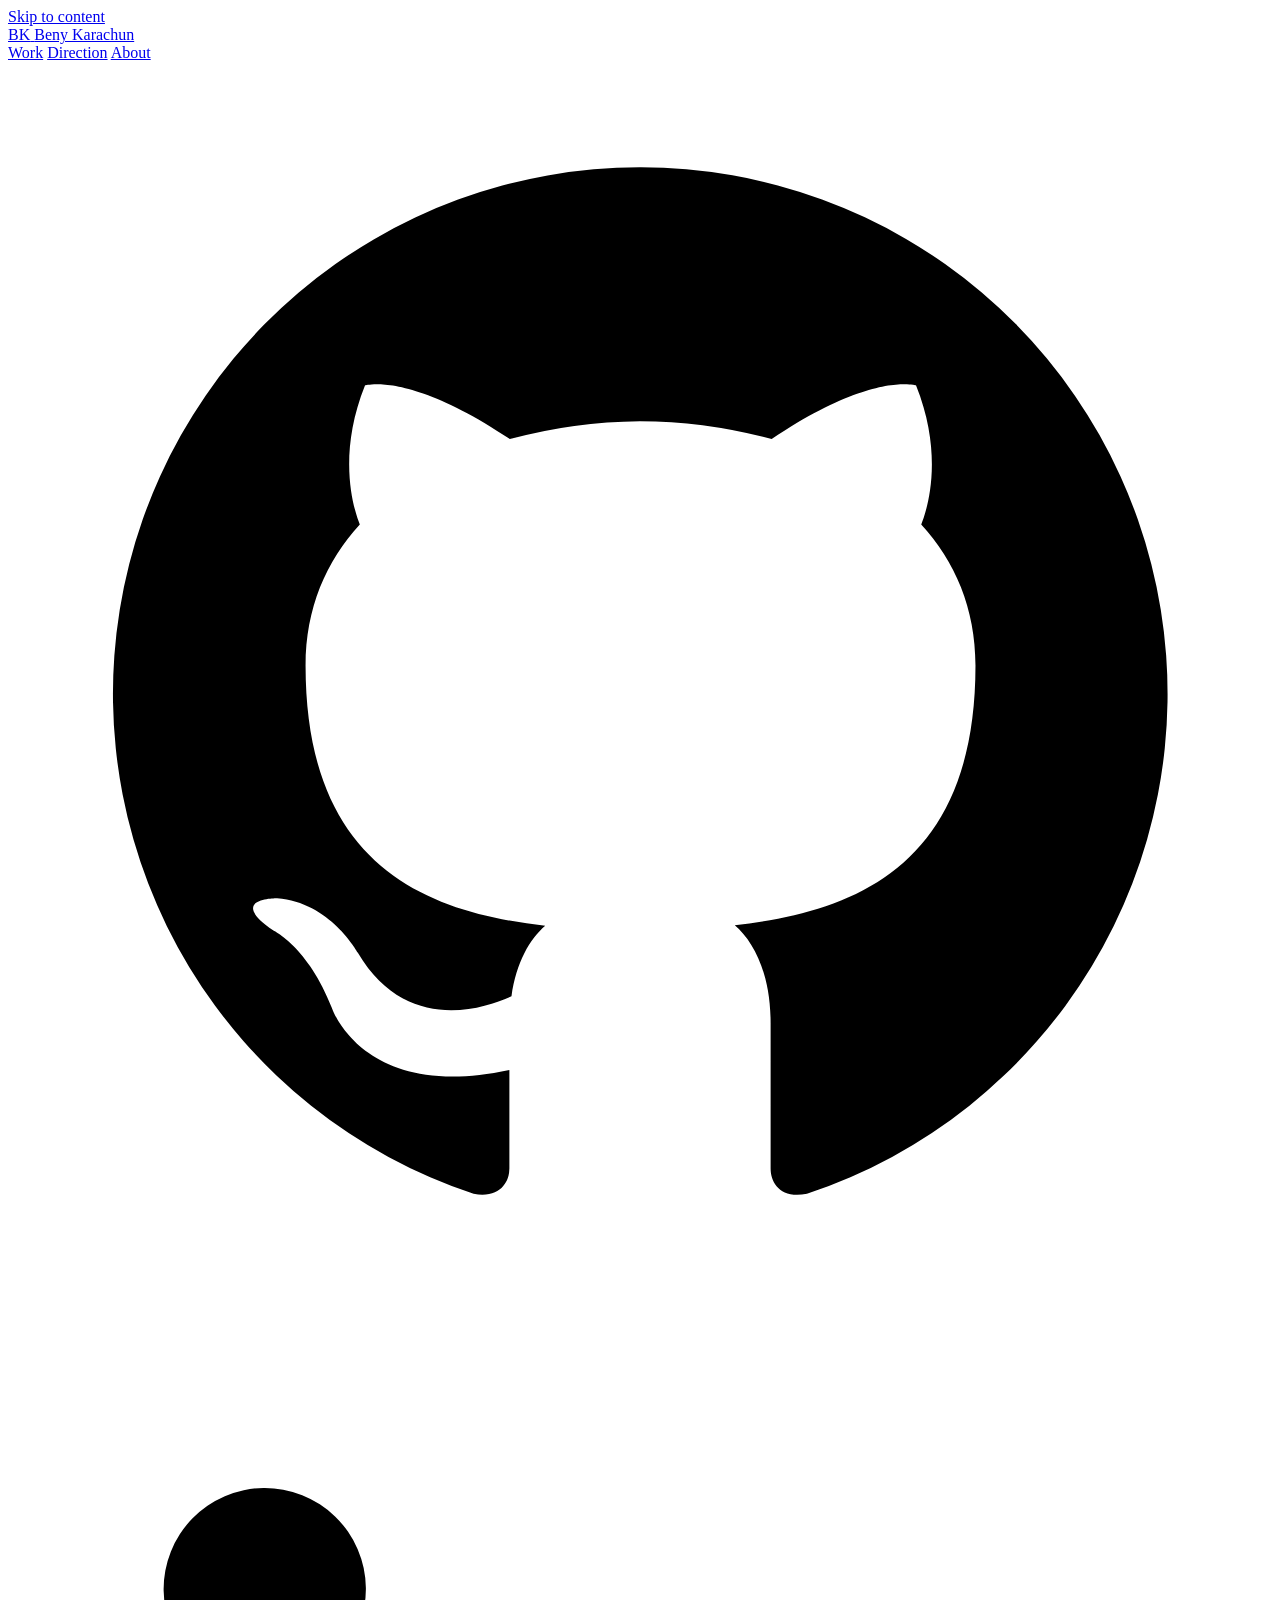
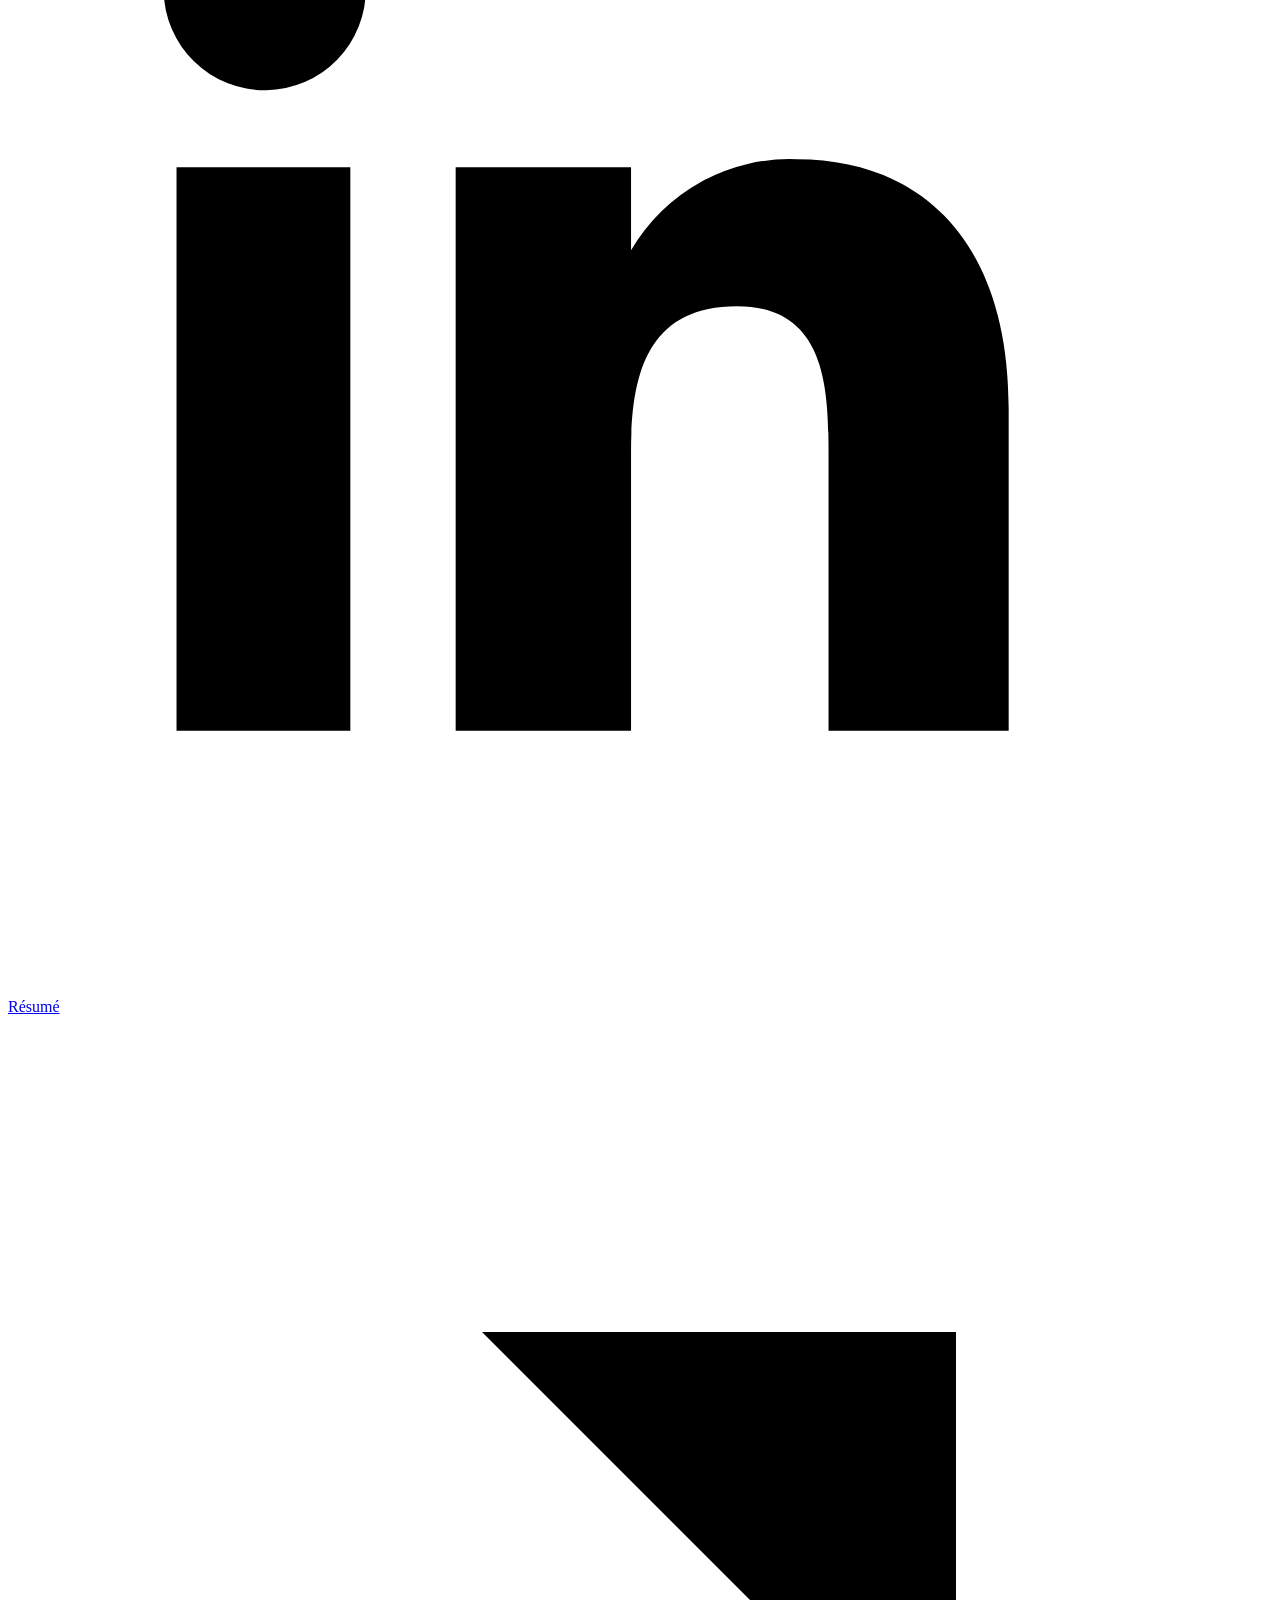
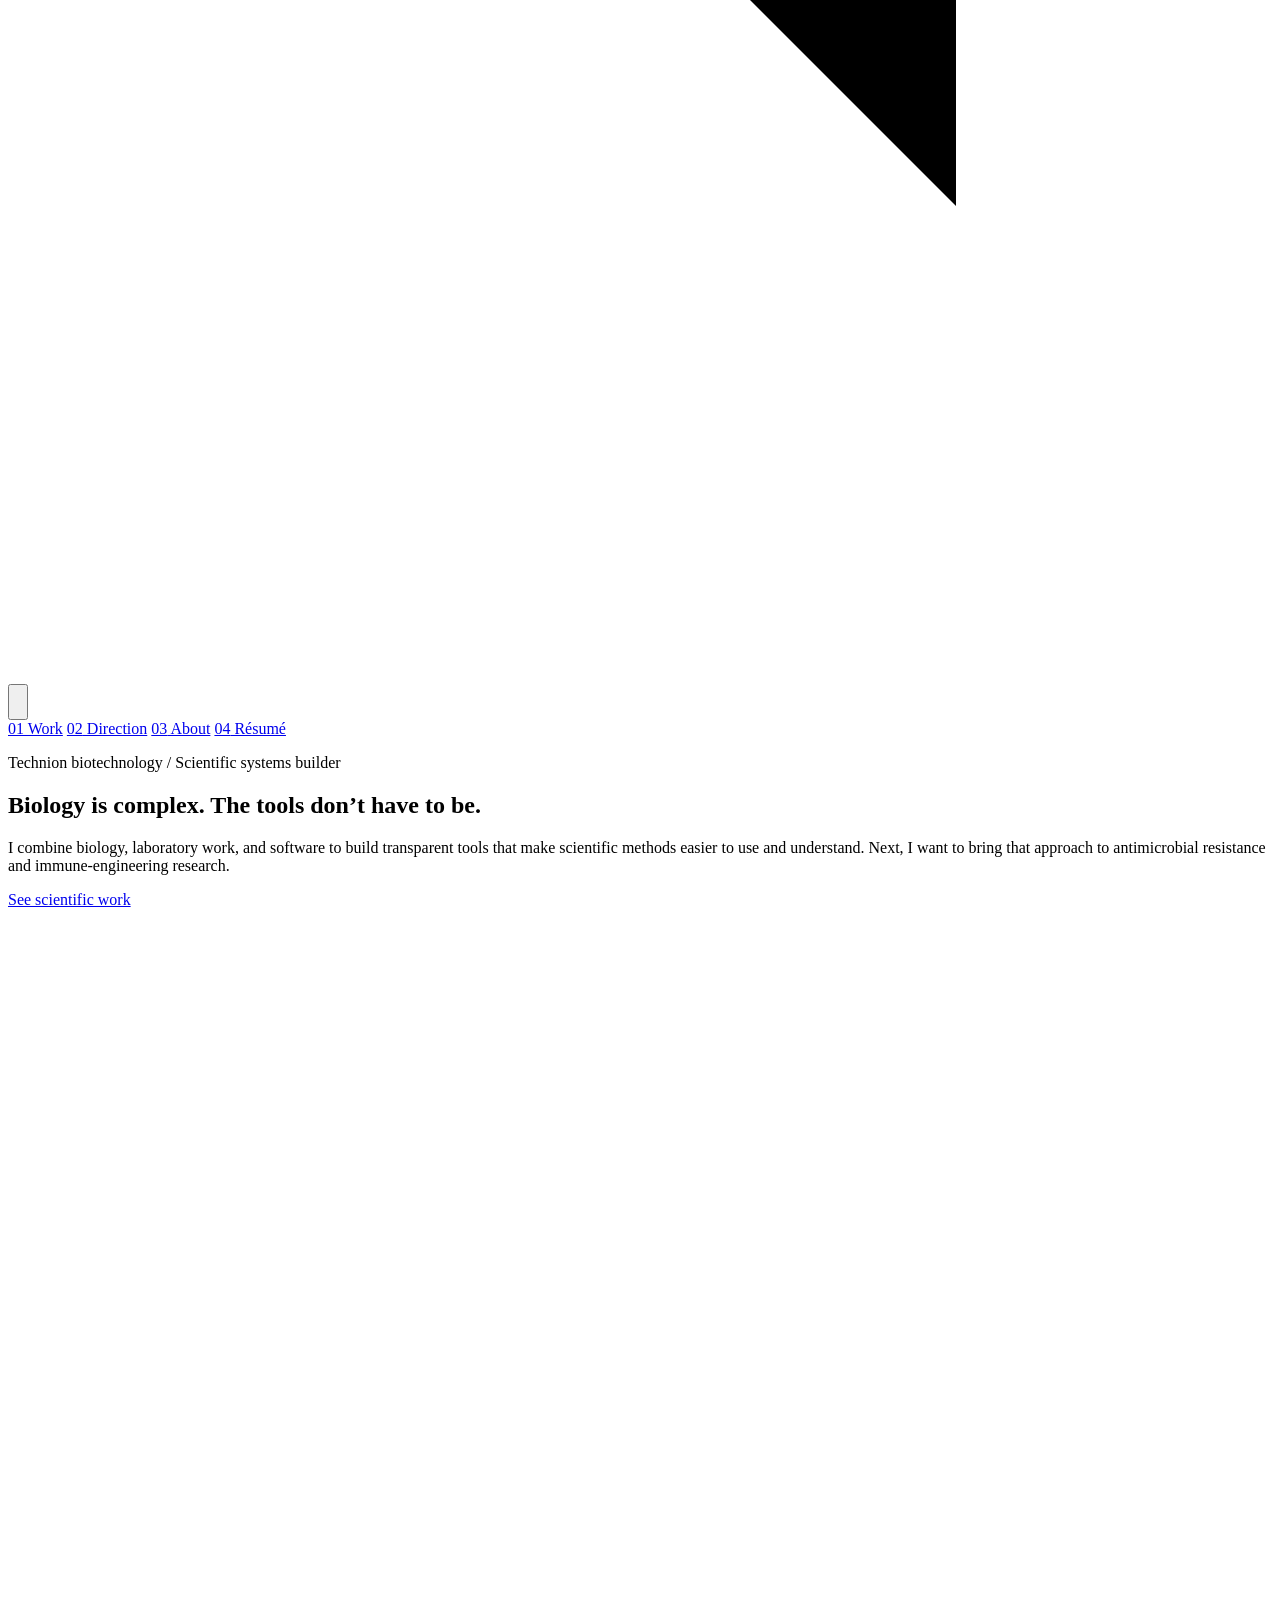
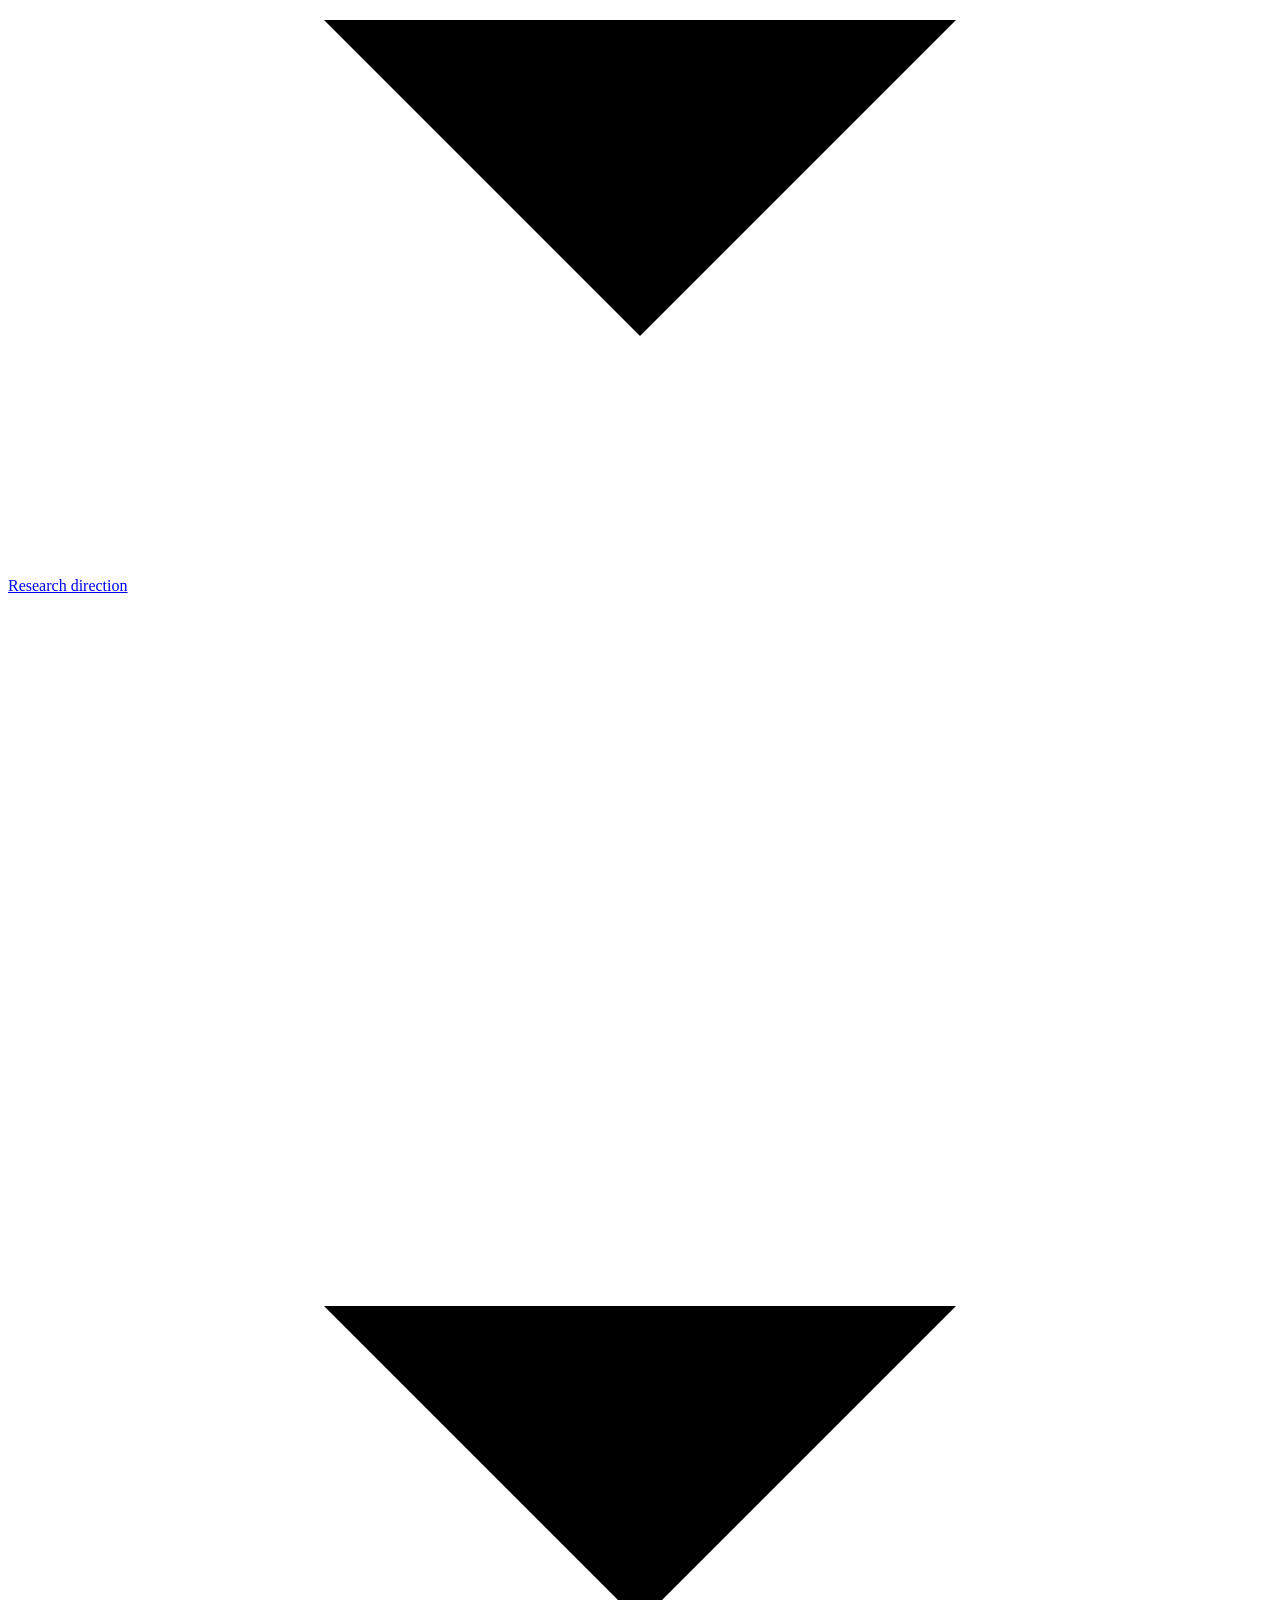
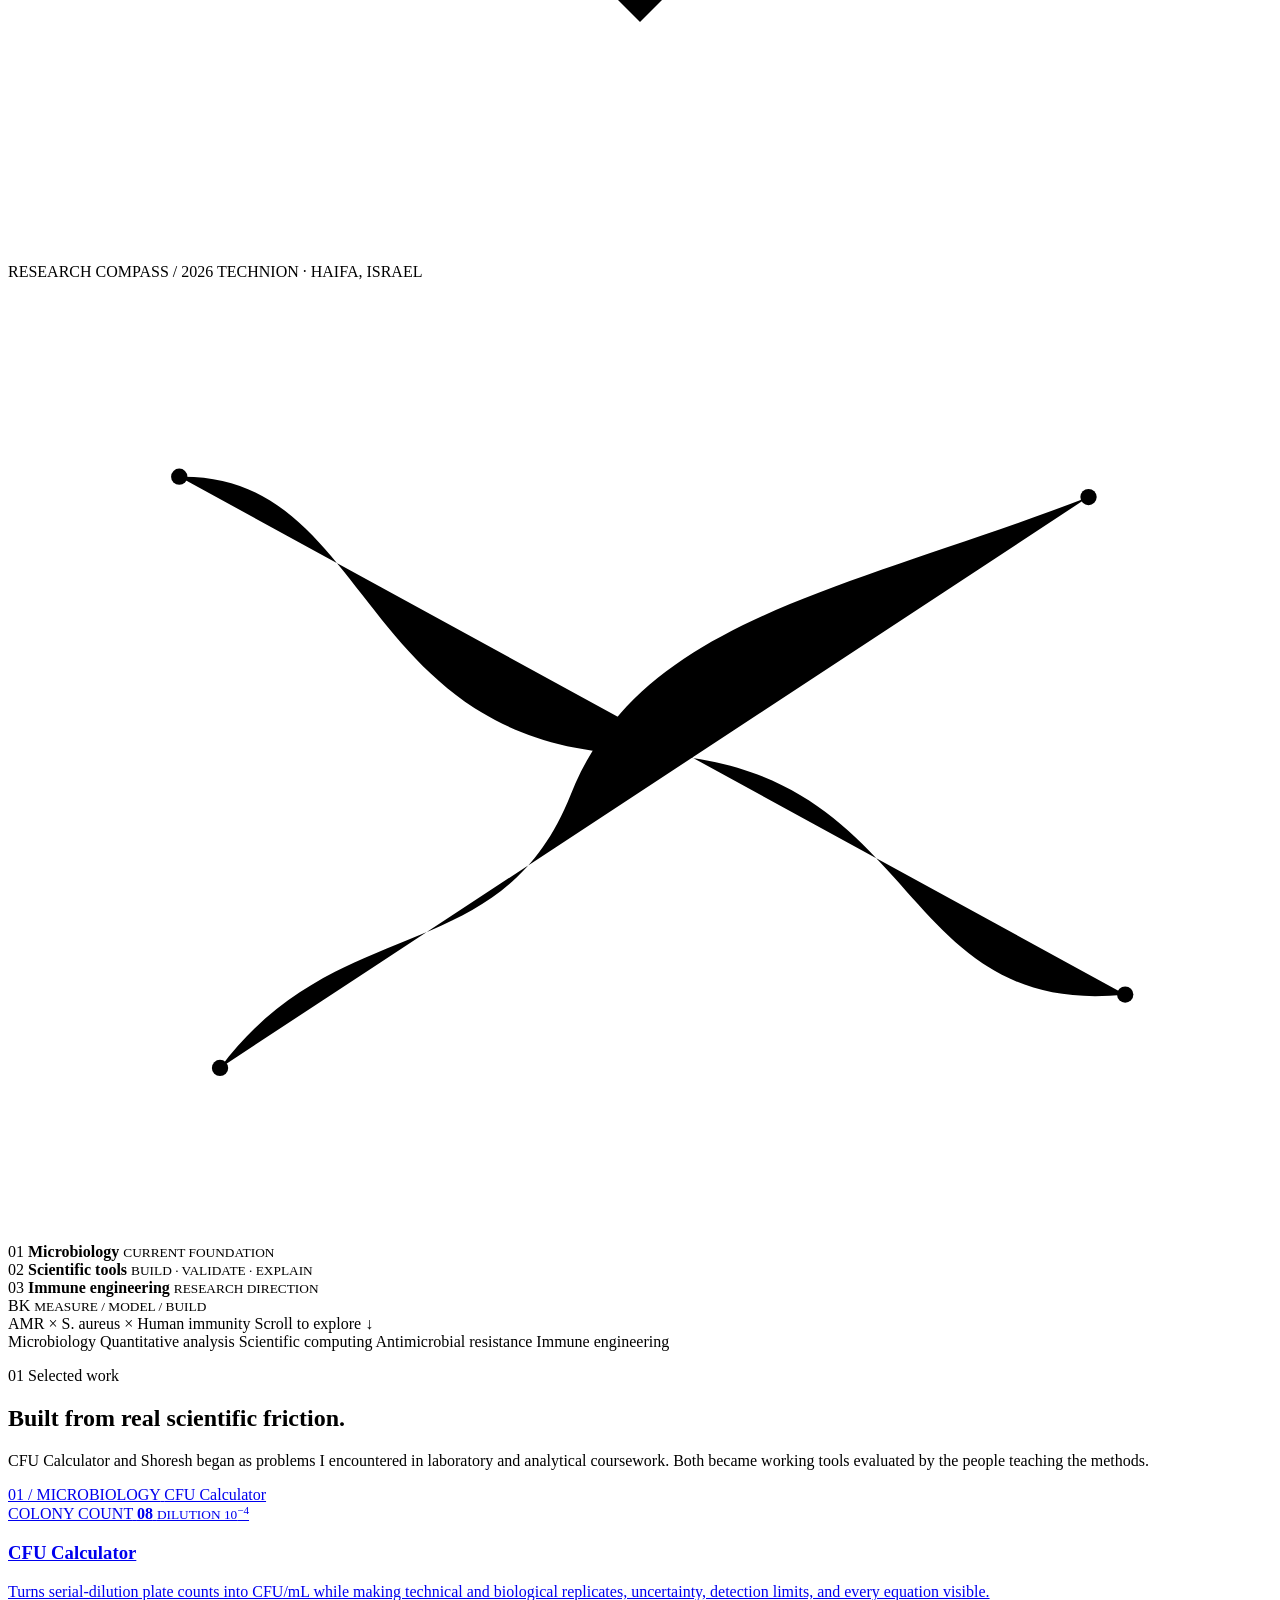
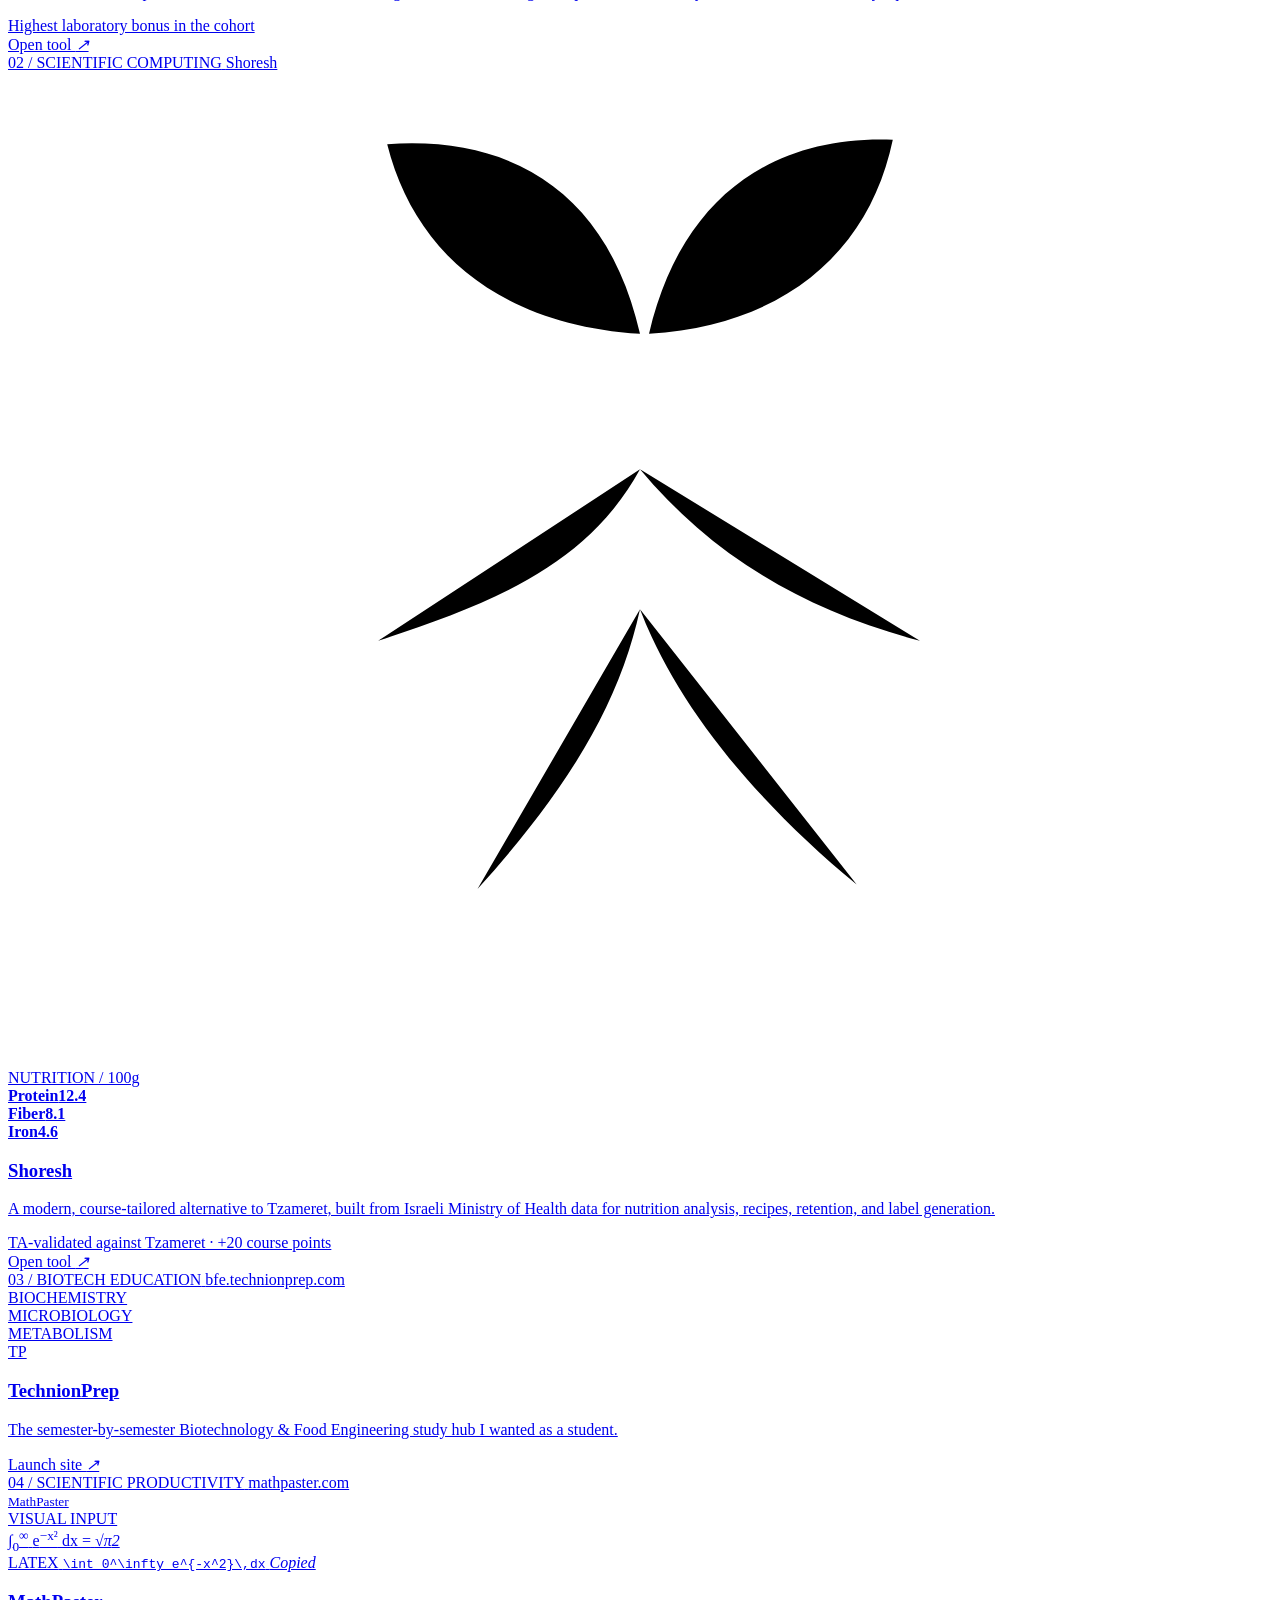
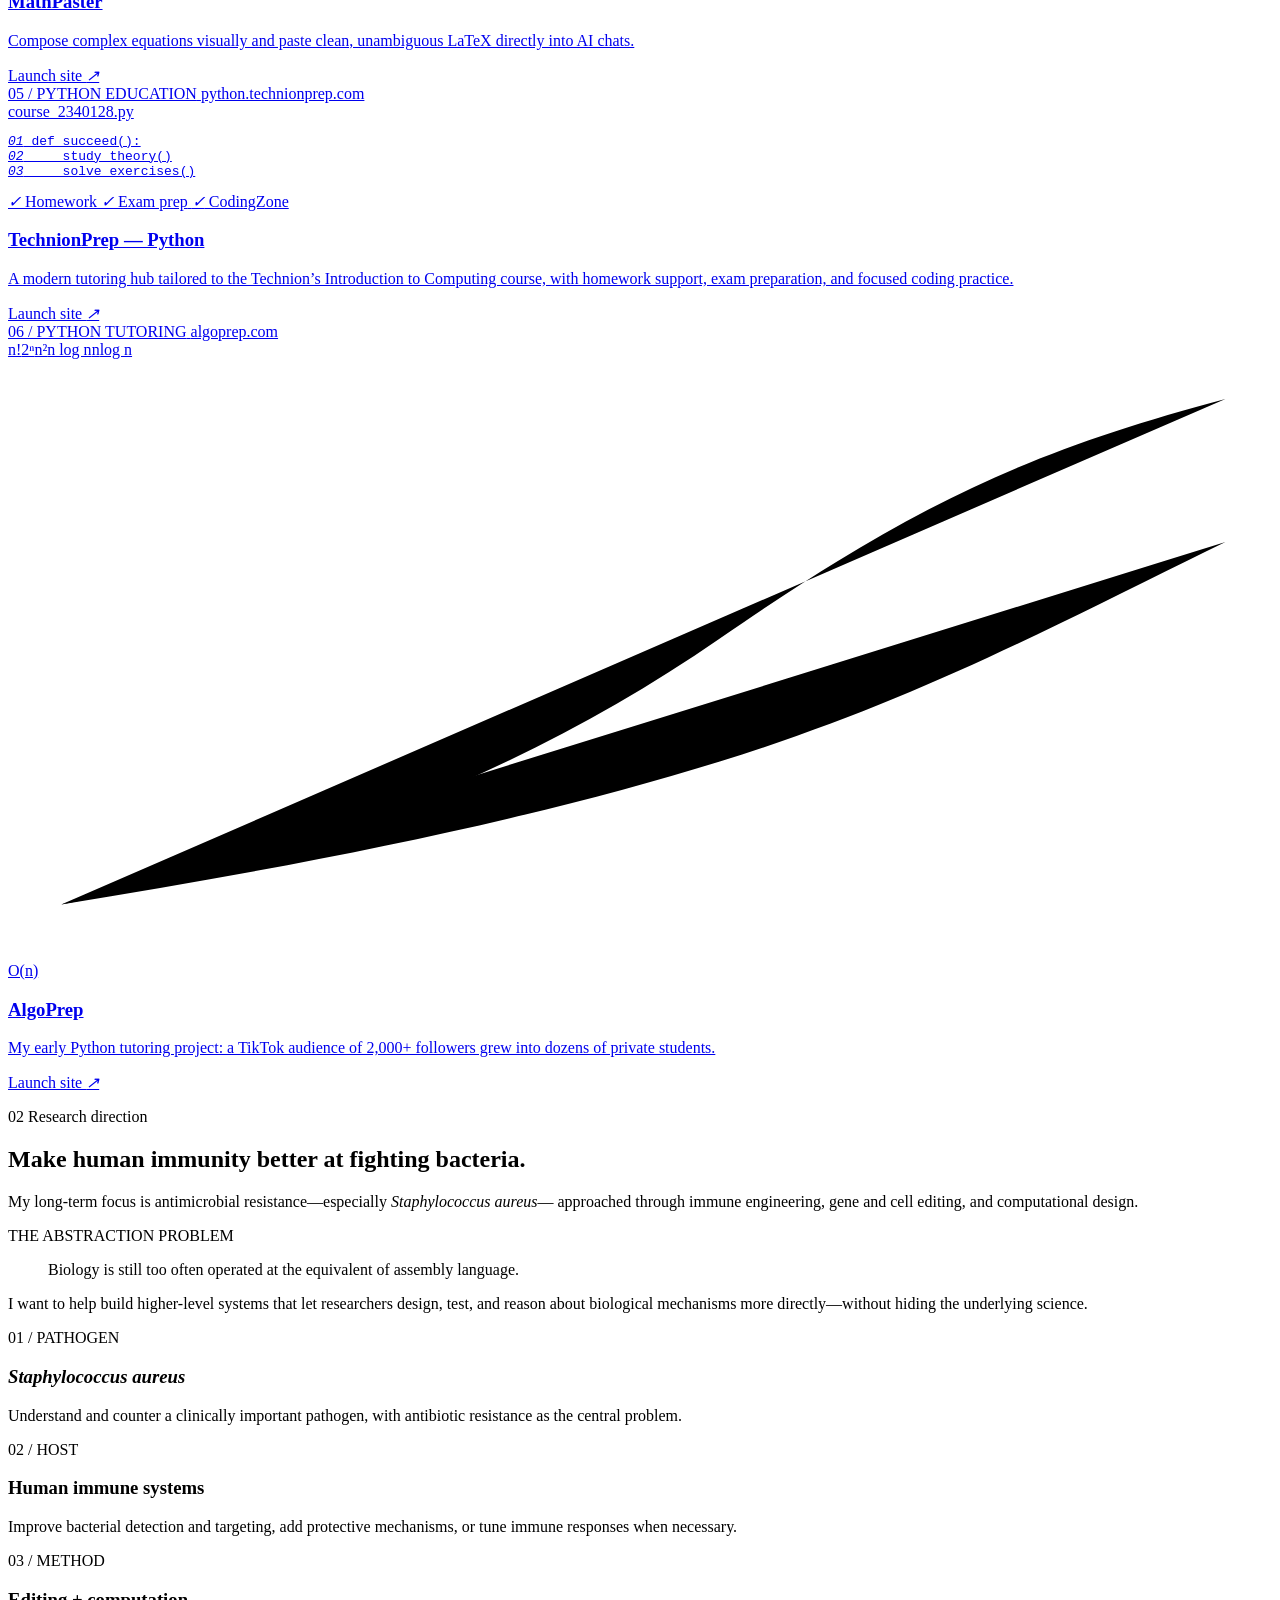
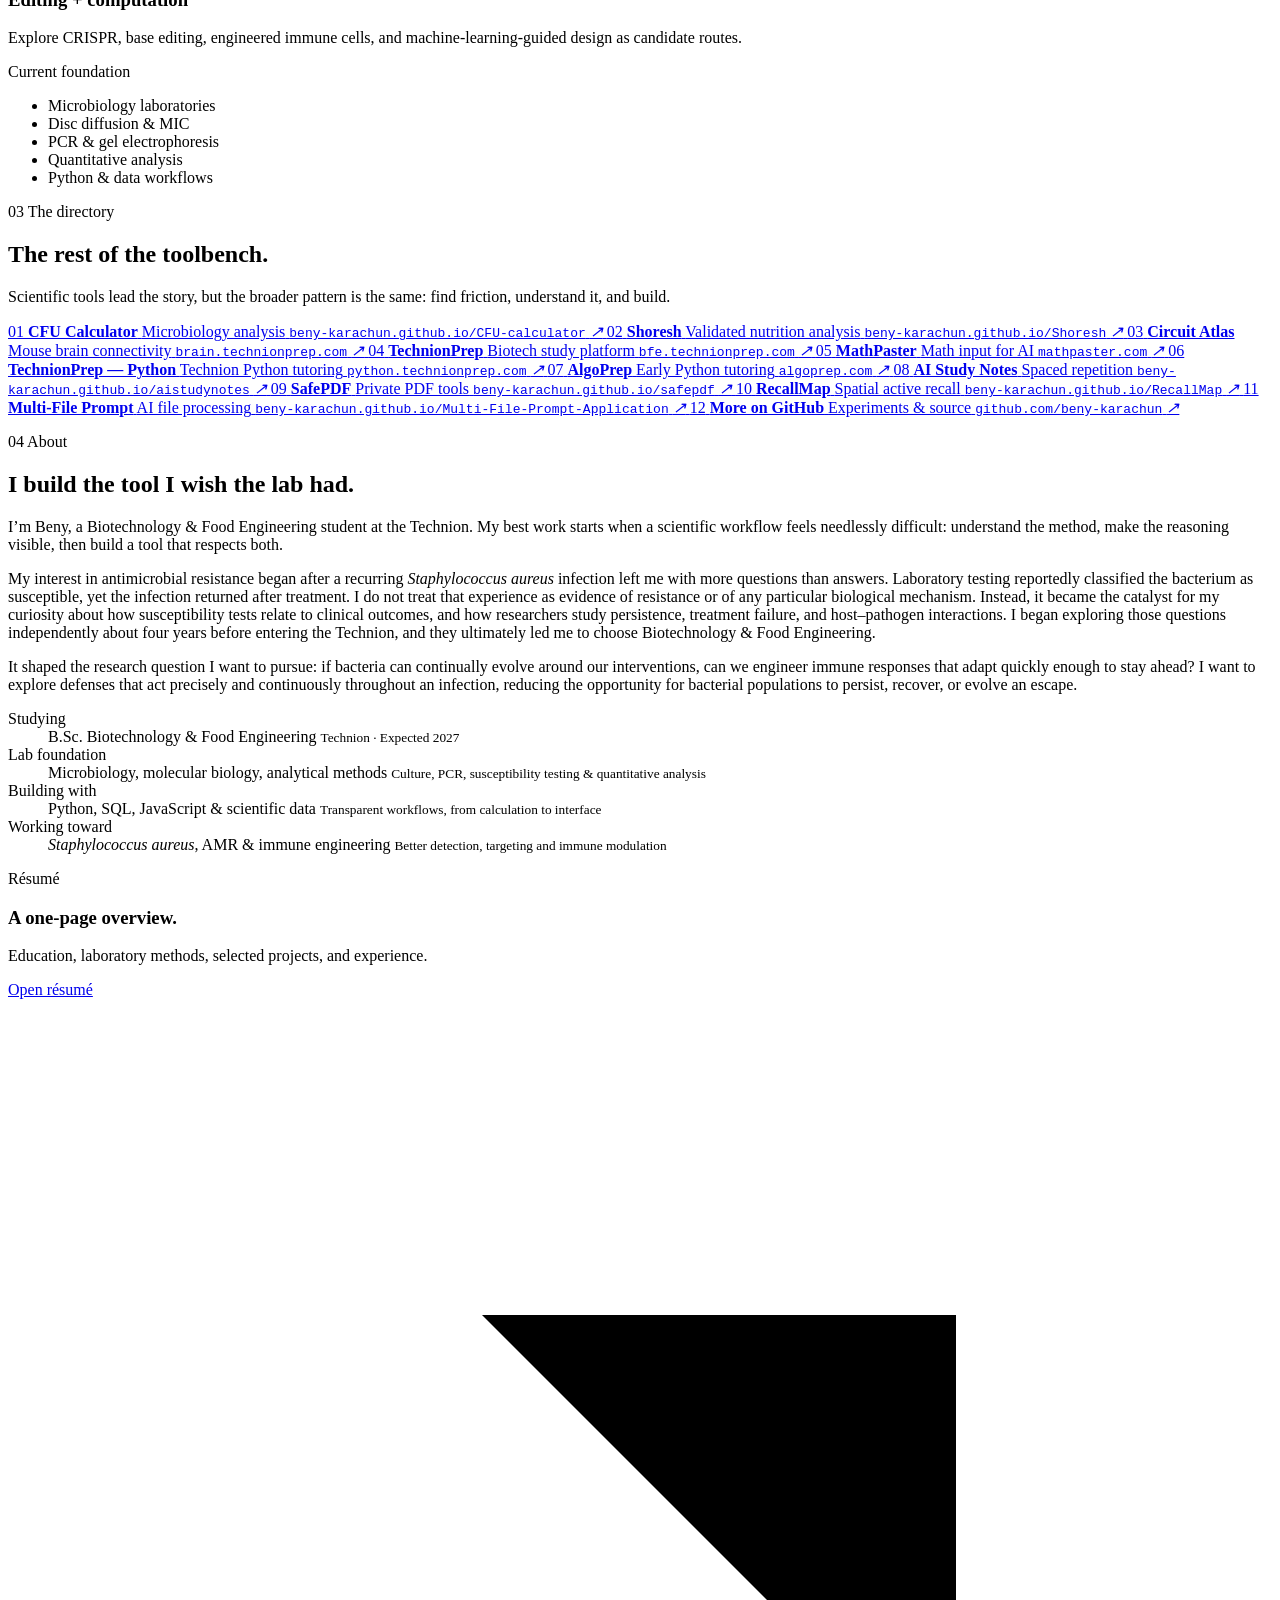
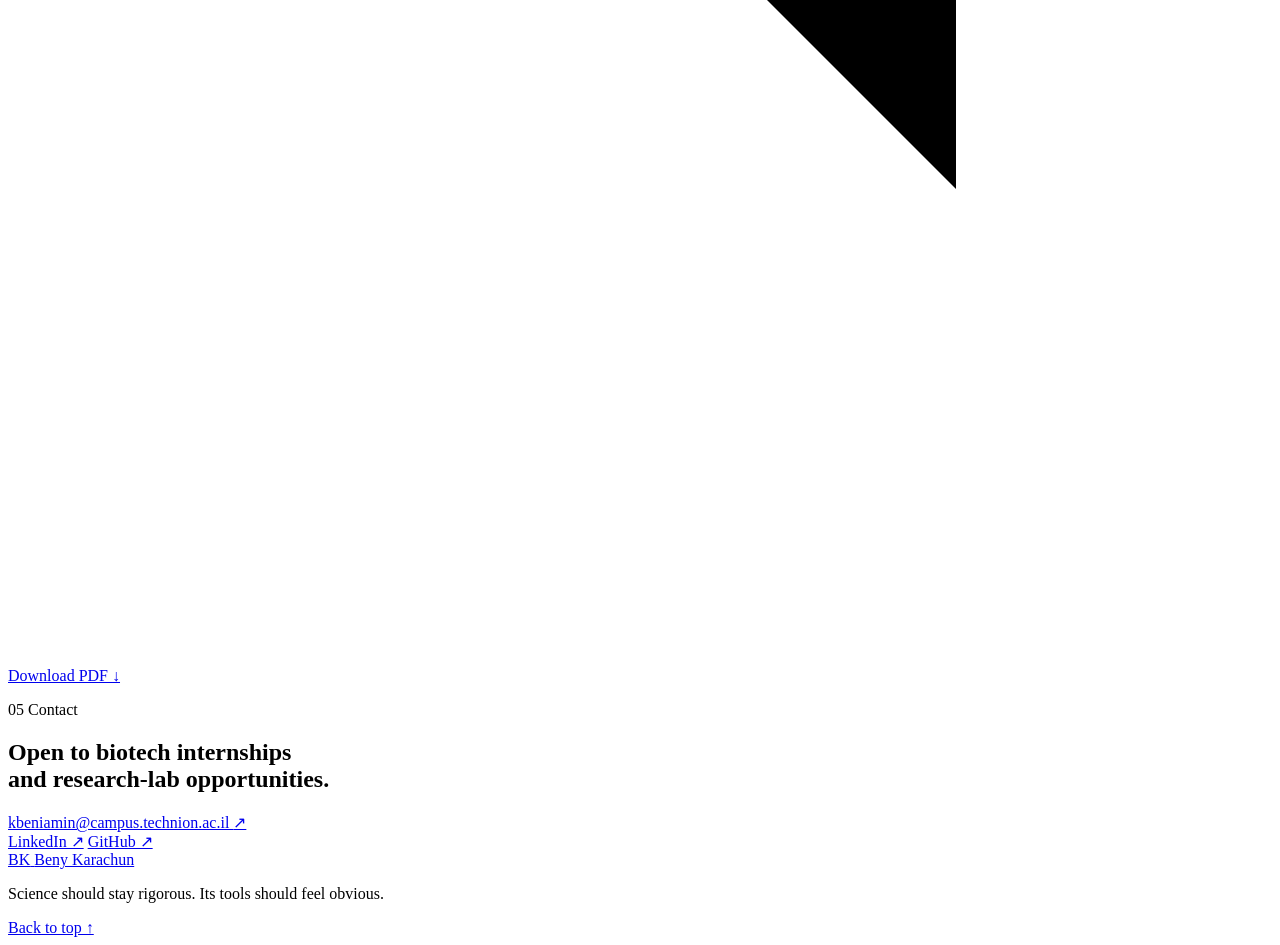
==== commit fa550930: "Add Circuit Atlas to the portfolio project directory" ====
--- a/index.html
+++ b/index.html
@@ -526,64 +526,71 @@
               <code>beny-karachun.github.io/Shoresh</code>
               <i aria-hidden="true">↗</i>
             </a>
+            <a href="https://brain.technionprep.com/" target="_blank" rel="noopener noreferrer">
+              <span class="directory-number">03</span>
+              <strong>Circuit Atlas</strong>
+              <span class="directory-type">Mouse brain connectivity</span>
+              <code>brain.technionprep.com</code>
+              <i aria-hidden="true">↗</i>
+            </a>
             <a href="https://bfe.technionprep.com" target="_blank" rel="noopener noreferrer">
-              <span class="directory-number">03</span>
+              <span class="directory-number">04</span>
               <strong>TechnionPrep</strong>
               <span class="directory-type">Biotech study platform</span>
               <code>bfe.technionprep.com</code>
               <i aria-hidden="true">↗</i>
             </a>
             <a href="https://mathpaster.com" target="_blank" rel="noopener noreferrer">
-              <span class="directory-number">04</span>
+              <span class="directory-number">05</span>
               <strong>MathPaster</strong>
               <span class="directory-type">Math input for AI</span>
               <code>mathpaster.com</code>
               <i aria-hidden="true">↗</i>
             </a>
             <a href="https://python.technionprep.com" target="_blank" rel="noopener noreferrer">
-              <span class="directory-number">05</span>
+              <span class="directory-number">06</span>
               <strong>TechnionPrep — Python</strong>
               <span class="directory-type">Technion Python tutoring</span>
               <code>python.technionprep.com</code>
               <i aria-hidden="true">↗</i>
             </a>
             <a href="https://algoprep.com" target="_blank" rel="noopener noreferrer">
-              <span class="directory-number">06</span>
+              <span class="directory-number">07</span>
               <strong>AlgoPrep</strong>
               <span class="directory-type">Early Python tutoring</span>
               <code>algoprep.com</code>
               <i aria-hidden="true">↗</i>
             </a>
             <a href="https://beny-karachun.github.io/aistudynotes/" target="_blank" rel="noopener noreferrer">
-              <span class="directory-number">07</span>
+              <span class="directory-number">08</span>
               <strong>AI Study Notes</strong>
               <span class="directory-type">Spaced repetition</span>
               <code>beny-karachun.github.io/aistudynotes</code>
               <i aria-hidden="true">↗</i>
             </a>
             <a href="https://beny-karachun.github.io/safepdf/" target="_blank" rel="noopener noreferrer">
-              <span class="directory-number">08</span>
+              <span class="directory-number">09</span>
               <strong>SafePDF</strong>
               <span class="directory-type">Private PDF tools</span>
               <code>beny-karachun.github.io/safepdf</code>
               <i aria-hidden="true">↗</i>
             </a>
             <a href="https://beny-karachun.github.io/RecallMap/" target="_blank" rel="noopener noreferrer">
-              <span class="directory-number">09</span>
+              <span class="directory-number">10</span>
               <strong>RecallMap</strong>
               <span class="directory-type">Spatial active recall</span>
               <code>beny-karachun.github.io/RecallMap</code>
               <i aria-hidden="true">↗</i>
             </a>
             <a href="https://beny-karachun.github.io/Multi-File-Prompt-Application/" target="_blank" rel="noopener noreferrer">
-              <span class="directory-number">10</span>
+              <span class="directory-number">11</span>
               <strong>Multi-File Prompt</strong>
               <span class="directory-type">AI file processing</span>
               <code>beny-karachun.github.io/Multi-File-Prompt-Application</code>
               <i aria-hidden="true">↗</i>
             </a>
             <a href="https://github.com/beny-karachun" target="_blank" rel="noopener noreferrer">
-              <span class="directory-number">11</span>
+              <span class="directory-number">12</span>
               <strong>More on GitHub</strong>
               <span class="directory-type">Experiments &amp; source</span>
               <code>github.com/beny-karachun</code>
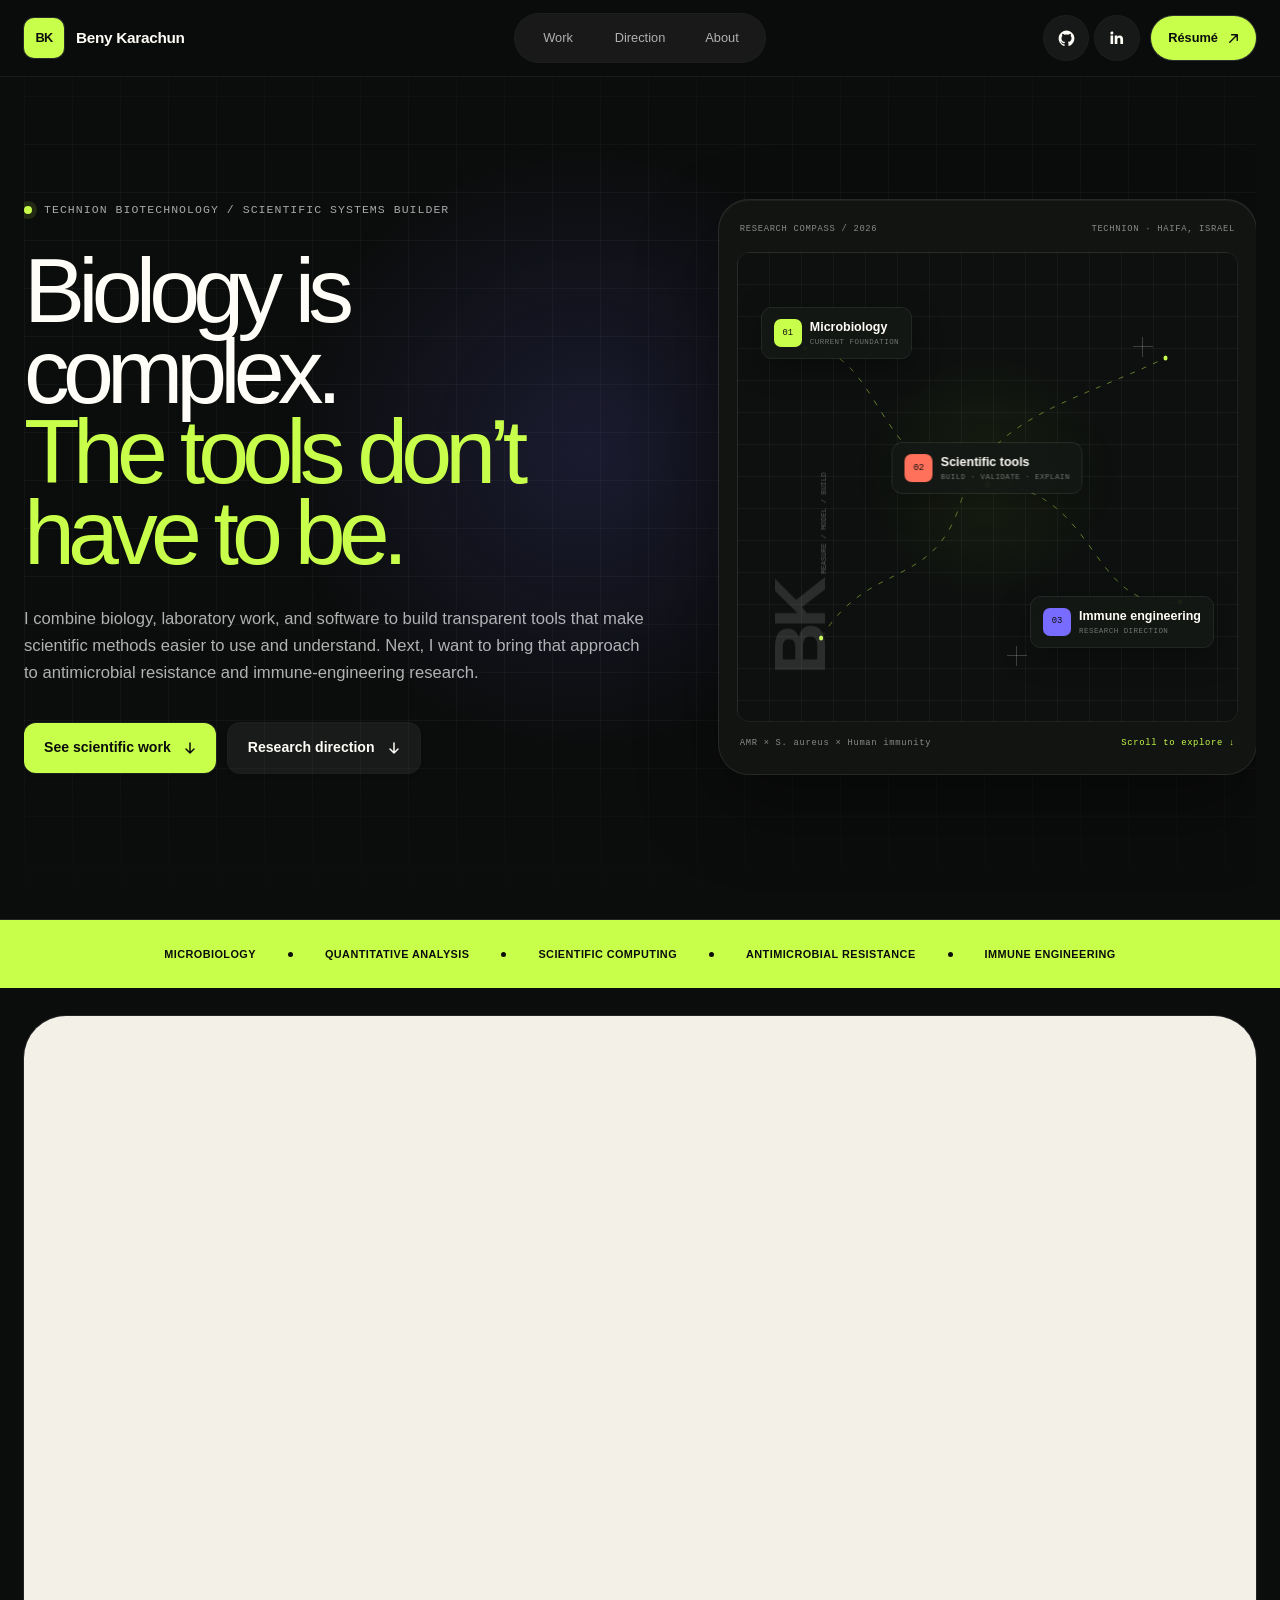
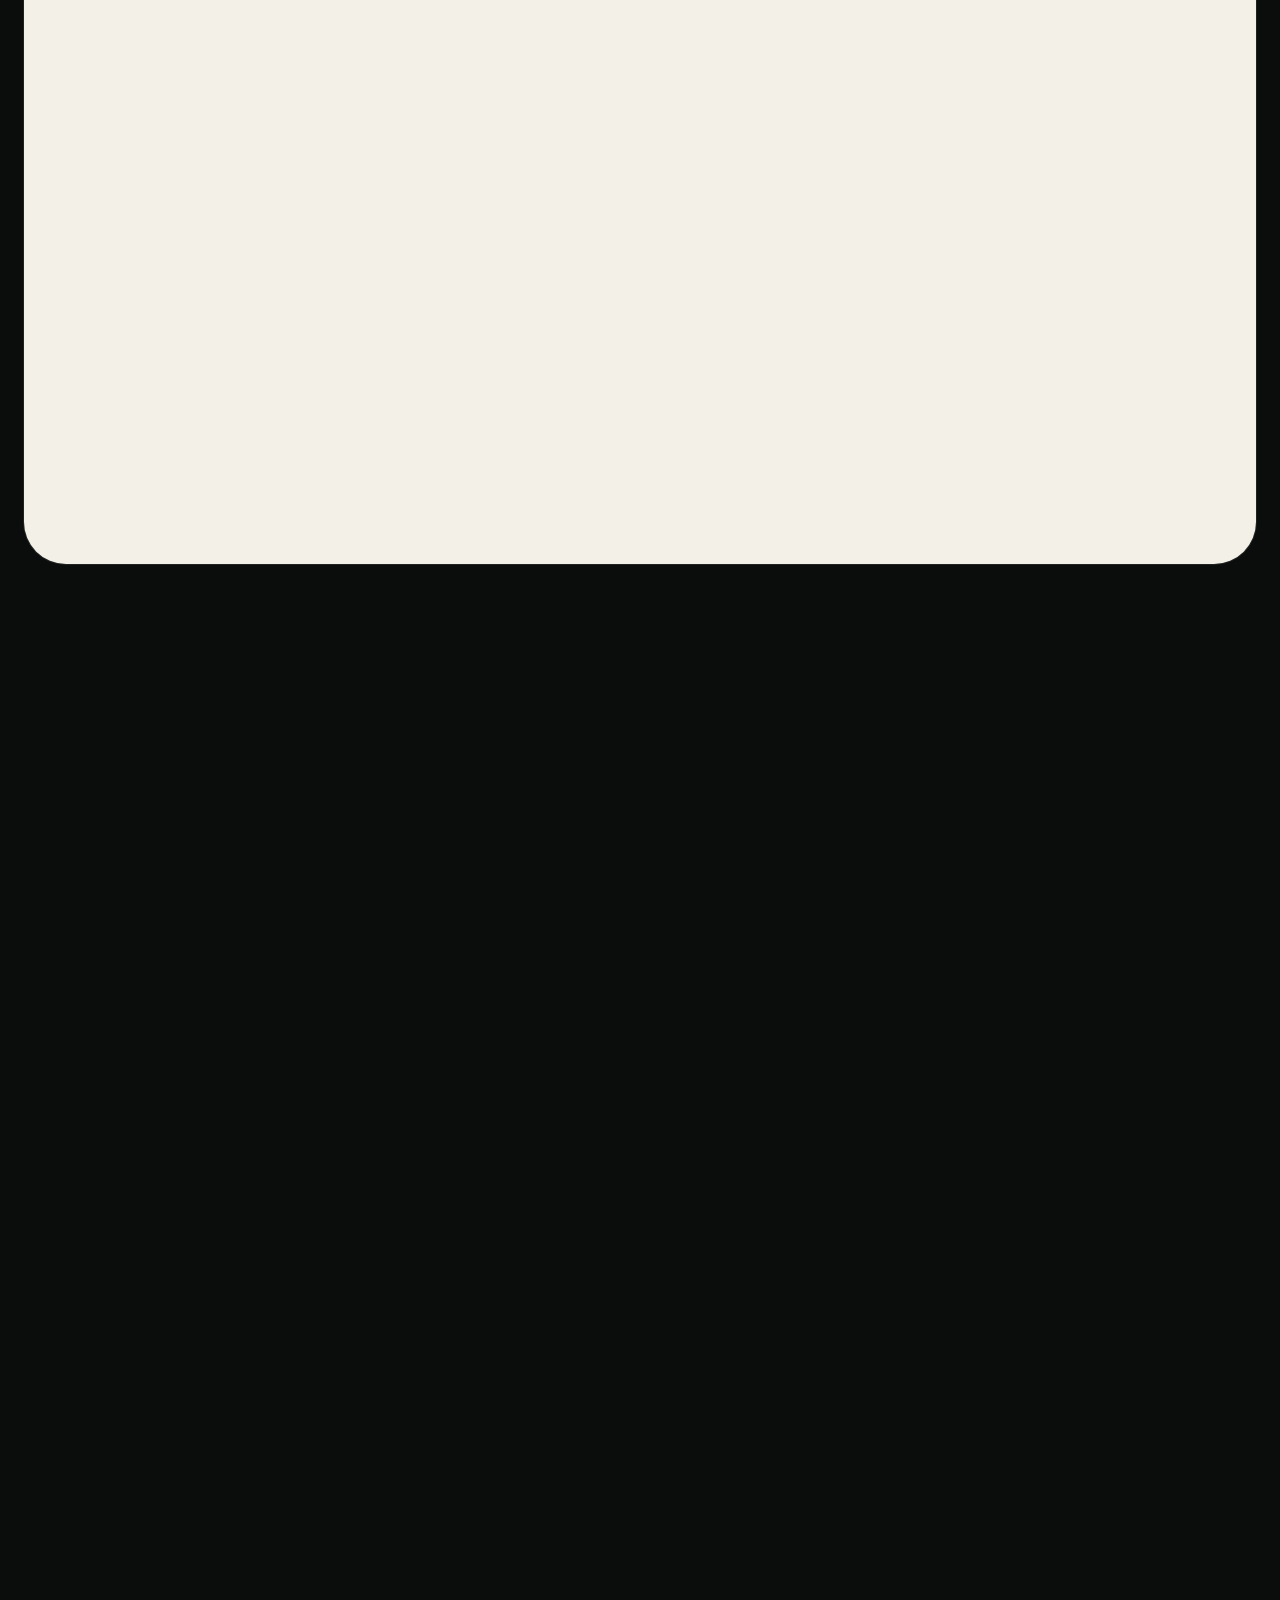
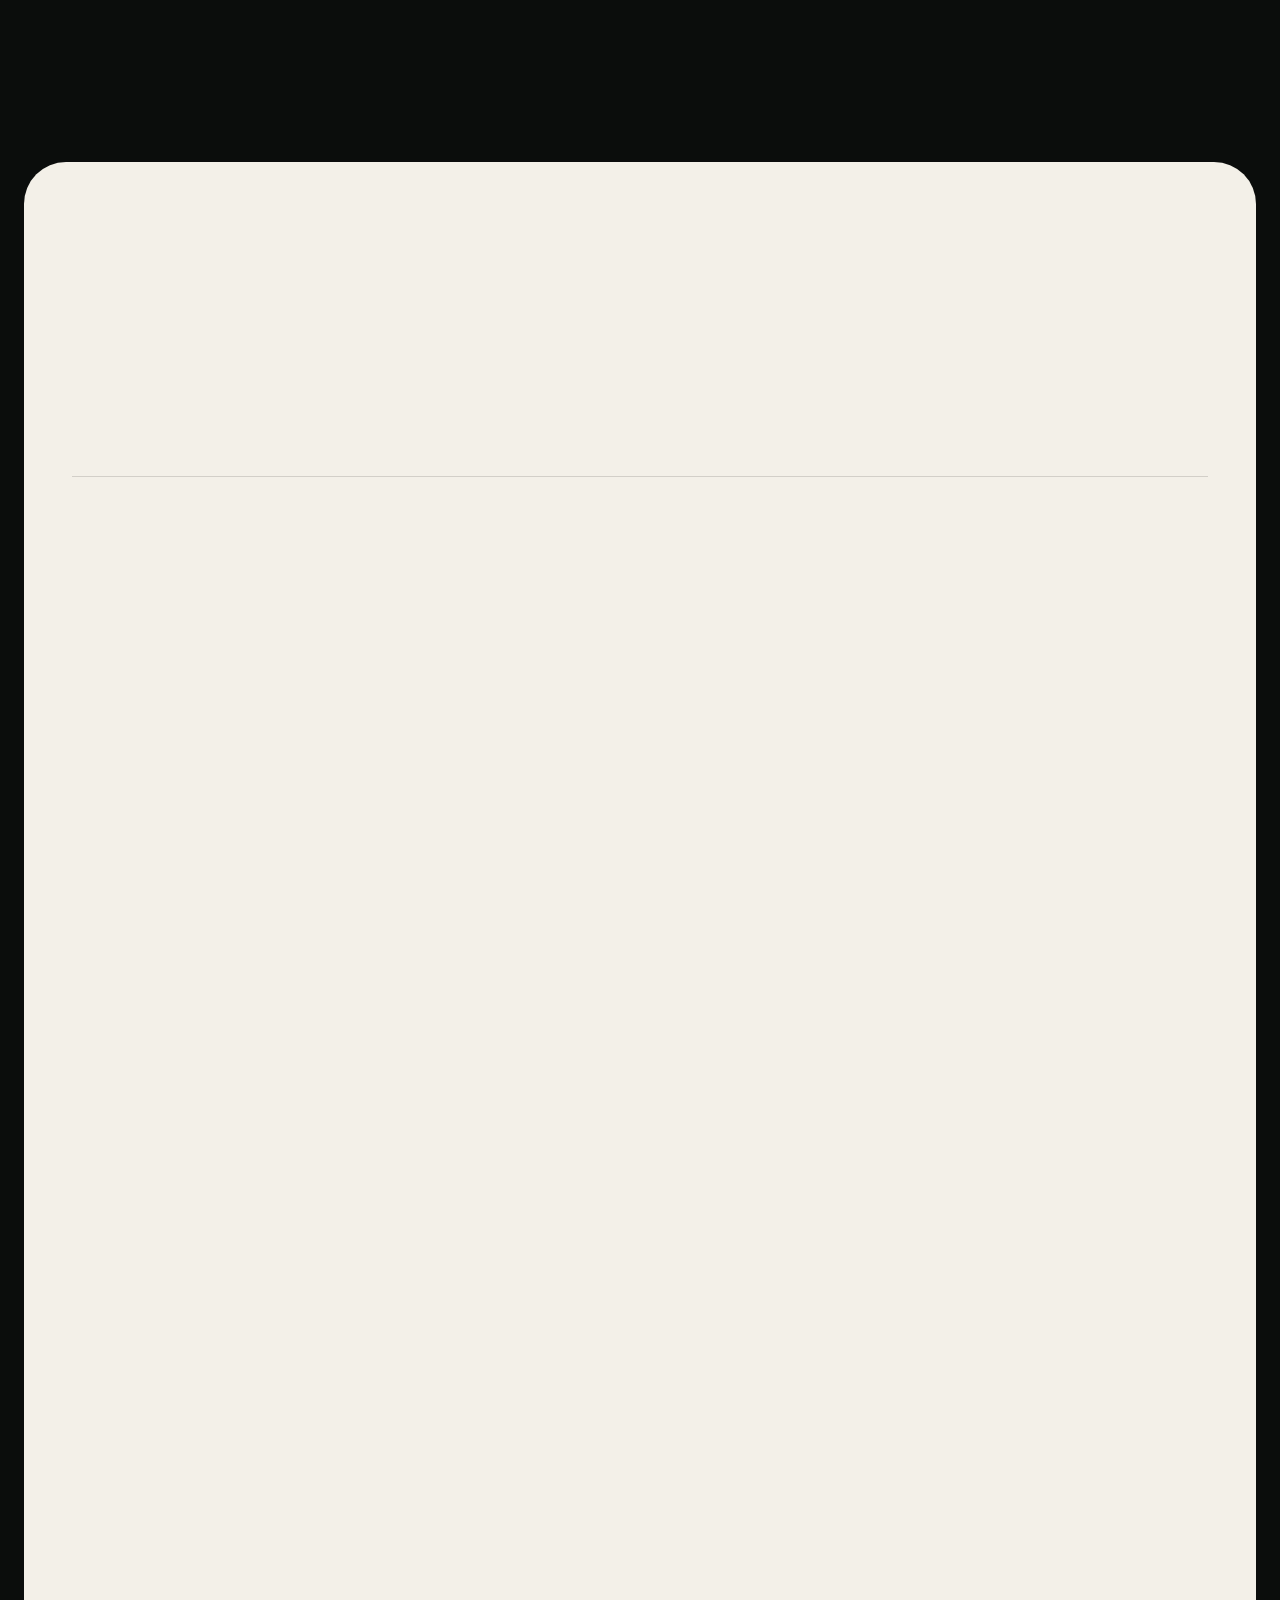
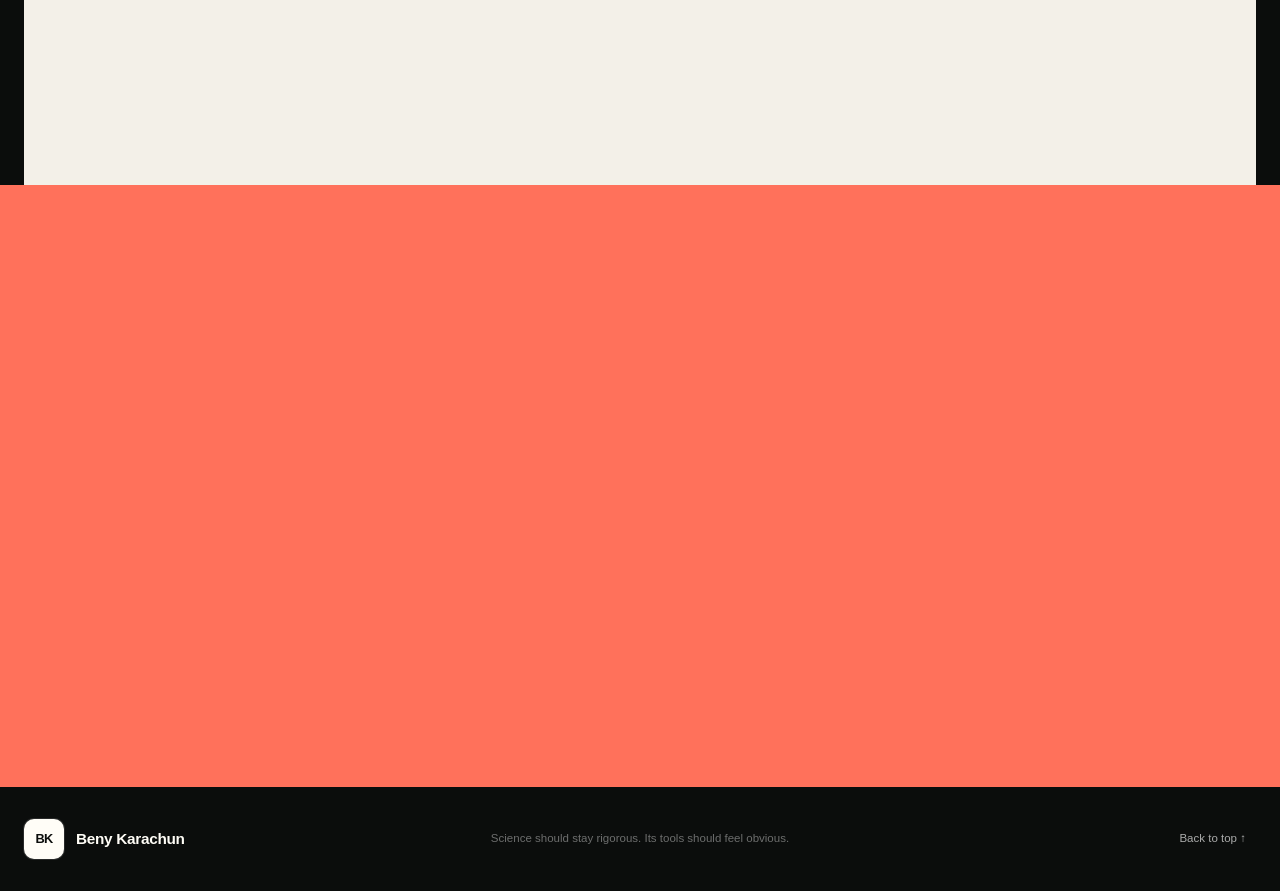
==== commit 42dd2688: "Feature Circuit Atlas in the selected work section" ====
--- a/index.html
+++ b/index.html
@@ -296,6 +296,48 @@
           </a>
 
           <a
+            class="project-card project-brain"
+            href="https://brain.technionprep.com/"
+            target="_blank"
+            rel="noopener noreferrer"
+            data-reveal
+            style="--reveal-delay: 0ms"
+            aria-label="Open Circuit Atlas in a new tab"
+          >
+            <article>
+              <div class="project-meta">
+                <span>03 / NEUROSCIENCE</span>
+                <span class="project-domain">brain.technionprep.com</span>
+              </div>
+              <div class="brain-visual" aria-hidden="true">
+                <svg class="brain-map" viewBox="0 0 320 260">
+                  <path class="brain-outline" d="M160 38C132 15 92 22 67 47C37 74 22 111 30 149C36 181 59 206 91 217C117 228 144 215 160 194C176 215 203 228 229 217C261 206 284 181 290 149C298 111 283 74 253 47C228 22 188 15 160 38Z" />
+                  <path class="brain-fold" d="M160 38V194M65 60C86 52 112 67 121 87S133 126 154 128M41 108C64 90 91 94 106 114S108 153 130 167M46 165C74 150 90 164 102 187M255 60C234 52 208 67 199 87S187 126 166 128M279 108C256 90 229 94 214 114S212 153 190 167M274 165C246 150 230 164 218 187" />
+                  <path class="brain-connection" d="M98 77C149 47 175 159 232 153M98 77C77 116 125 171 160 194M98 77C156 67 209 93 243 111" />
+                  <circle class="brain-node brain-node-selected" cx="98" cy="77" r="9" />
+                  <circle class="brain-node" cx="232" cy="153" r="7" />
+                  <circle class="brain-node" cx="160" cy="194" r="7" />
+                  <circle class="brain-node" cx="243" cy="111" r="7" />
+                </svg>
+                <div class="brain-summary">
+                  <span>ALLEN MOUSE BRAIN ATLAS</span>
+                  <strong>Explore<br>connections.</strong>
+                  <div class="brain-route"><span>Inputs</span><i>→</i><span>Region</span><i>→</i><span>Outputs</span></div>
+                  <small>Brain regions · Pathways · Source data</small>
+                </div>
+              </div>
+              <div class="project-content">
+                <div>
+                  <h3>Circuit Atlas</h3>
+                  <p>Explore mouse brain regions and their connections. Inspect input and output pathways, compare source data, and view the evidence for each connection.</p>
+                  <span class="project-proof">Allen Mouse Brain Atlas · Source data</span>
+                </div>
+                <span class="launch-link">Open atlas <i>↗</i></span>
+              </div>
+            </article>
+          </a>
+
+          <a
             class="project-card project-technionprep"
             href="https://bfe.technionprep.com"
             target="_blank"
@@ -306,7 +348,7 @@
           >
             <article>
               <div class="project-meta">
-                <span>03 / BIOTECH EDUCATION</span>
+                <span>04 / BIOTECH EDUCATION</span>
                 <span class="project-domain">bfe.technionprep.com</span>
               </div>
               <div class="technionprep-visual" aria-hidden="true">
@@ -338,7 +380,7 @@
           >
             <article>
               <div class="project-meta">
-                <span>04 / SCIENTIFIC PRODUCTIVITY</span>
+                <span>05 / SCIENTIFIC PRODUCTIVITY</span>
                 <span class="project-domain">mathpaster.com</span>
               </div>
               <div class="math-visual" aria-hidden="true">
@@ -385,7 +427,7 @@
           >
             <article>
               <div class="project-meta">
-                <span>05 / PYTHON EDUCATION</span>
+                <span>06 / PYTHON EDUCATION</span>
                 <span class="project-domain">python.technionprep.com</span>
               </div>
               <div class="python-visual" aria-hidden="true">
@@ -420,7 +462,7 @@
           >
             <article>
               <div class="project-meta">
-                <span>06 / PYTHON TUTORING</span>
+                <span>07 / PYTHON TUTORING</span>
                 <span class="project-domain">algoprep.com</span>
               </div>
               <div class="algo-visual" aria-hidden="true">
--- a/styles.css
+++ b/styles.css
@@ -0,0 +1,2842 @@
+:root {
+  --ink: #0b0d0c;
+  --ink-soft: #171a18;
+  --paper: #f3f0e8;
+  --paper-deep: #e5e0d5;
+  --white: #fffdf7;
+  --lime: #c8ff4a;
+  --violet: #786bff;
+  --coral: #ff715b;
+  --sky: #94d9ff;
+  --muted: #a9b0aa;
+  --line-dark: rgba(255, 255, 255, 0.12);
+  --line-ink: rgba(11, 13, 12, 0.14);
+  --font-sans: "Space Grotesk", Arial, sans-serif;
+  --font-mono: "IBM Plex Mono", Consolas, monospace;
+  --shadow-card:
+    0 0 0 1px rgba(0, 0, 0, 0.06),
+    0 1px 2px -1px rgba(0, 0, 0, 0.08),
+    0 18px 40px rgba(0, 0, 0, 0.1);
+  --shadow-card-hover:
+    0 0 0 1px rgba(0, 0, 0, 0.1),
+    0 2px 4px -1px rgba(0, 0, 0, 0.1),
+    0 28px 60px rgba(0, 0, 0, 0.16);
+}
+
+*,
+*::before,
+*::after {
+  box-sizing: border-box;
+}
+
+html {
+  scroll-behavior: smooth;
+  -webkit-font-smoothing: antialiased;
+  -moz-osx-font-smoothing: grayscale;
+}
+
+body {
+  margin: 0;
+  min-width: 320px;
+  overflow-x: hidden;
+  background: var(--ink);
+  color: var(--white);
+  font-family: var(--font-sans);
+  font-size: 16px;
+  line-height: 1.5;
+}
+
+body.nav-open {
+  overflow: hidden;
+}
+
+button,
+a {
+  -webkit-tap-highlight-color: transparent;
+}
+
+button {
+  color: inherit;
+  font: inherit;
+}
+
+a {
+  color: inherit;
+  text-decoration: none;
+}
+
+svg {
+  display: block;
+}
+
+h1,
+h2,
+h3,
+p {
+  margin-top: 0;
+}
+
+h1,
+h2,
+h3 {
+  text-wrap: balance;
+}
+
+p,
+li,
+dd {
+  text-wrap: pretty;
+}
+
+::selection {
+  background: var(--lime);
+  color: var(--ink);
+}
+
+:focus-visible {
+  outline: 3px solid var(--lime);
+  outline-offset: 4px;
+}
+
+[id] {
+  scroll-margin-top: 100px;
+}
+
+.skip-link {
+  position: fixed;
+  top: 12px;
+  left: 12px;
+  z-index: 1000;
+  padding: 12px 16px;
+  border-radius: 8px;
+  background: var(--lime);
+  color: var(--ink);
+  font-weight: 700;
+  transform: translateY(-150%);
+  transition-property: transform;
+  transition-duration: 160ms;
+  transition-timing-function: ease-out;
+}
+
+.skip-link:focus {
+  transform: translateY(0);
+}
+
+.scroll-progress {
+  position: fixed;
+  top: 0;
+  right: 0;
+  left: 0;
+  z-index: 200;
+  height: 3px;
+  pointer-events: none;
+}
+
+.scroll-progress span {
+  display: block;
+  width: 100%;
+  height: 100%;
+  background: var(--lime);
+  transform: scaleX(0);
+  transform-origin: left;
+  will-change: transform;
+}
+
+.section-shell {
+  width: min(1440px, calc(100% - 48px));
+  margin-inline: auto;
+}
+
+.eyebrow {
+  margin-bottom: 20px;
+  font-family: var(--font-mono);
+  font-size: 0.72rem;
+  font-weight: 500;
+  letter-spacing: 0.09em;
+  line-height: 1.5;
+  text-transform: uppercase;
+}
+
+.eyebrow > span:not(.status-dot) {
+  margin-right: 16px;
+  color: rgba(11, 13, 12, 0.46);
+}
+
+/* Header */
+.site-header {
+  position: fixed;
+  top: 0;
+  right: 0;
+  left: 0;
+  z-index: 100;
+  background: rgba(11, 13, 12, 0.76);
+  box-shadow: 0 1px 0 rgba(255, 255, 255, 0.06);
+  backdrop-filter: blur(18px);
+  -webkit-backdrop-filter: blur(18px);
+  transition-property: background-color, box-shadow;
+  transition-duration: 180ms;
+  transition-timing-function: ease-out;
+}
+
+.site-header.is-scrolled {
+  background: rgba(11, 13, 12, 0.94);
+  box-shadow:
+    0 1px 0 rgba(255, 255, 255, 0.08),
+    0 10px 32px rgba(0, 0, 0, 0.24);
+}
+
+.header-inner {
+  display: grid;
+  grid-template-columns: 1fr auto 1fr;
+  align-items: center;
+  width: min(1500px, calc(100% - 48px));
+  min-height: 76px;
+  margin-inline: auto;
+}
+
+.brand {
+  display: inline-flex;
+  align-items: center;
+  width: max-content;
+  min-height: 44px;
+  gap: 12px;
+}
+
+.brand-mark {
+  display: grid;
+  place-items: center;
+  width: 40px;
+  height: 40px;
+  border-radius: 10px;
+  background: var(--lime);
+  color: var(--ink);
+  font-size: 0.8rem;
+  font-weight: 700;
+  letter-spacing: -0.05em;
+  box-shadow: 0 0 0 1px rgba(255, 255, 255, 0.12);
+  transition-property: transform, background-color;
+  transition-duration: 160ms;
+  transition-timing-function: ease-out;
+}
+
+.brand:hover .brand-mark {
+  background: var(--white);
+  transform: rotate(-4deg);
+}
+
+.brand:active .brand-mark {
+  transform: scale(0.96);
+}
+
+.brand-name {
+  font-size: 0.96rem;
+  font-weight: 600;
+  letter-spacing: -0.02em;
+}
+
+.desktop-nav {
+  display: flex;
+  align-items: center;
+  gap: 4px;
+  padding: 4px;
+  border-radius: 24px;
+  background: rgba(255, 255, 255, 0.06);
+  box-shadow: 0 0 0 1px rgba(255, 255, 255, 0.08);
+}
+
+.desktop-nav a {
+  display: grid;
+  min-width: 78px;
+  min-height: 40px;
+  place-items: center;
+  border-radius: 20px;
+  color: rgba(255, 255, 255, 0.66);
+  font-size: 0.8rem;
+  font-weight: 500;
+  transition-property: color, background-color;
+  transition-duration: 150ms;
+  transition-timing-function: ease-out;
+}
+
+.desktop-nav a:hover {
+  background: rgba(255, 255, 255, 0.08);
+  color: var(--white);
+}
+
+.desktop-nav a:active {
+  transform: scale(0.96);
+}
+
+.header-actions {
+  display: flex;
+  justify-content: flex-end;
+  align-items: center;
+  gap: 7px;
+}
+
+.icon-link {
+  display: grid;
+  width: 44px;
+  height: 44px;
+  place-items: center;
+  border-radius: 50%;
+  background: rgba(255, 255, 255, 0.05);
+  box-shadow: 0 0 0 1px rgba(255, 255, 255, 0.08);
+  transition-property: transform, background-color, box-shadow;
+  transition-duration: 150ms;
+  transition-timing-function: ease-out;
+}
+
+.icon-link svg {
+  width: 19px;
+  height: 19px;
+  fill: currentColor;
+}
+
+.icon-link:hover {
+  background: rgba(255, 255, 255, 0.11);
+  box-shadow: 0 0 0 1px rgba(255, 255, 255, 0.16);
+  transform: translateY(-2px);
+}
+
+.icon-link:active,
+.header-resume:active,
+.menu-toggle:active,
+.button:active,
+.text-link:active,
+.contact-socials a:active,
+.contact-email:active,
+.back-to-top:active {
+  transform: scale(0.96);
+}
+
+.header-resume {
+  display: inline-flex;
+  align-items: center;
+  min-height: 44px;
+  margin-left: 5px;
+  padding: 0 15px 0 17px;
+  gap: 8px;
+  border-radius: 22px;
+  background: var(--lime);
+  color: var(--ink);
+  font-size: 0.8rem;
+  font-weight: 700;
+  box-shadow: 0 0 0 1px rgba(255, 255, 255, 0.14);
+  transition-property: transform, background-color;
+  transition-duration: 150ms;
+  transition-timing-function: ease-out;
+}
+
+.header-resume svg {
+  width: 15px;
+  height: 15px;
+  fill: none;
+  stroke: currentColor;
+  stroke-linecap: round;
+  stroke-linejoin: round;
+  stroke-width: 1.5;
+}
+
+.header-resume:hover {
+  background: var(--white);
+}
+
+.menu-toggle {
+  display: none;
+  width: 44px;
+  height: 44px;
+  padding: 0;
+  place-items: center;
+  border: 0;
+  border-radius: 50%;
+  background: rgba(255, 255, 255, 0.07);
+  box-shadow: 0 0 0 1px rgba(255, 255, 255, 0.1);
+  cursor: pointer;
+  transition-property: transform, background-color;
+  transition-duration: 150ms;
+  transition-timing-function: ease-out;
+}
+
+.menu-icon-stack {
+  position: relative;
+  display: grid;
+  width: 20px;
+  height: 20px;
+  place-items: center;
+}
+
+.menu-icon-stack svg {
+  width: 20px;
+  height: 20px;
+  fill: none;
+  stroke: currentColor;
+  stroke-linecap: round;
+  stroke-width: 1.8;
+  transition-property: opacity, transform, filter;
+  transition-duration: 300ms;
+  transition-timing-function: cubic-bezier(0.2, 0, 0, 1);
+}
+
+.menu-close-icon {
+  position: absolute;
+  inset: 0;
+  opacity: 0;
+  filter: blur(4px);
+  transform: scale(0.25);
+}
+
+.menu-toggle[aria-expanded="true"] .menu-open-icon {
+  opacity: 0;
+  filter: blur(4px);
+  transform: scale(0.25);
+}
+
+.menu-toggle[aria-expanded="true"] .menu-close-icon {
+  opacity: 1;
+  filter: blur(0);
+  transform: scale(1);
+}
+
+.mobile-menu {
+  display: none;
+}
+
+/* Hero */
+.hero {
+  position: relative;
+  display: grid;
+  grid-template-columns: minmax(0, 1.08fr) minmax(460px, 0.92fr);
+  align-items: center;
+  min-height: 920px;
+  width: min(1500px, calc(100% - 48px));
+  margin-inline: auto;
+  padding: 132px 0 78px;
+  gap: clamp(40px, 5vw, 92px);
+  overflow: hidden;
+}
+
+.hero-grid {
+  position: absolute;
+  inset: 0;
+  z-index: -2;
+  background-image:
+    linear-gradient(rgba(255, 255, 255, 0.035) 1px, transparent 1px),
+    linear-gradient(90deg, rgba(255, 255, 255, 0.035) 1px, transparent 1px);
+  background-size: 48px 48px;
+  mask-image: linear-gradient(to bottom, transparent 0%, black 18%, black 78%, transparent 100%);
+}
+
+.hero-glow {
+  position: absolute;
+  top: 12%;
+  left: 18%;
+  z-index: -1;
+  width: 680px;
+  height: 680px;
+  border-radius: 50%;
+  background: radial-gradient(circle, rgba(120, 107, 255, 0.15), transparent 65%);
+  pointer-events: none;
+  transform: translate3d(calc(var(--pointer-x, 0) * 18px), calc(var(--pointer-y, 0) * 18px), 0);
+  transition-property: transform;
+  transition-duration: 500ms;
+  transition-timing-function: cubic-bezier(0.2, 0, 0, 1);
+}
+
+.hero-copy {
+  max-width: 770px;
+}
+
+.hero-eyebrow {
+  display: flex;
+  align-items: center;
+  margin-bottom: 32px;
+  color: rgba(255, 255, 255, 0.64);
+}
+
+.status-dot {
+  position: relative;
+  width: 8px;
+  height: 8px;
+  margin-right: 12px;
+  border-radius: 50%;
+  background: var(--lime);
+  box-shadow: 0 0 0 5px rgba(200, 255, 74, 0.12);
+}
+
+.hero h1 {
+  max-width: 850px;
+  margin-bottom: 32px;
+  font-size: clamp(4.2rem, 7.15vw, 7.55rem);
+  font-weight: 500;
+  letter-spacing: -0.075em;
+  line-height: 0.88;
+}
+
+.headline-accent {
+  display: block;
+  color: var(--lime);
+  font-style: normal;
+}
+
+.hero-intro {
+  max-width: 630px;
+  margin-bottom: 36px;
+  color: rgba(255, 255, 255, 0.68);
+  font-size: clamp(1rem, 1.3vw, 1.2rem);
+  line-height: 1.65;
+}
+
+.hero-actions {
+  display: flex;
+  align-items: center;
+  flex-wrap: wrap;
+  gap: 12px;
+}
+
+.button {
+  display: inline-flex;
+  align-items: center;
+  justify-content: center;
+  min-height: 50px;
+  padding-left: 20px;
+  padding-right: 18px;
+  gap: 11px;
+  border-radius: 12px;
+  font-size: 0.88rem;
+  font-weight: 650;
+  box-shadow:
+    0 0 0 1px rgba(255, 255, 255, 0.08),
+    0 2px 5px rgba(0, 0, 0, 0.12);
+  transition-property: transform, background-color, color, box-shadow;
+  transition-duration: 160ms;
+  transition-timing-function: ease-out;
+}
+
+.button svg {
+  width: 16px;
+  height: 16px;
+  fill: none;
+  stroke: currentColor;
+  stroke-linecap: round;
+  stroke-linejoin: round;
+  stroke-width: 1.5;
+  transition-property: transform;
+  transition-duration: 160ms;
+  transition-timing-function: ease-out;
+}
+
+.button:hover svg {
+  transform: translate(2px, -2px);
+}
+
+.button-primary {
+  background: var(--lime);
+  color: var(--ink);
+}
+
+.button-primary:hover {
+  background: var(--white);
+  box-shadow:
+    0 0 0 1px rgba(255, 255, 255, 0.16),
+    0 8px 24px rgba(200, 255, 74, 0.14);
+  transform: translateY(-2px);
+}
+
+.button-primary:hover svg {
+  transform: translateY(2px);
+}
+
+.button-section:hover svg {
+  transform: translateY(2px);
+}
+
+.button-quiet {
+  background: rgba(255, 255, 255, 0.06);
+  color: var(--white);
+}
+
+.button-quiet:hover {
+  background: rgba(255, 255, 255, 0.12);
+  box-shadow:
+    0 0 0 1px rgba(255, 255, 255, 0.13),
+    0 8px 24px rgba(0, 0, 0, 0.18);
+  transform: translateY(-2px);
+}
+
+.hero-atlas {
+  position: relative;
+  align-self: center;
+  min-width: 0;
+  padding: 18px;
+  border-radius: 30px;
+  background: #111411;
+  box-shadow:
+    0 0 0 1px rgba(255, 255, 255, 0.12),
+    0 32px 80px rgba(0, 0, 0, 0.42),
+    inset 0 1px 0 rgba(255, 255, 255, 0.05);
+}
+
+.atlas-topline,
+.atlas-footer {
+  display: flex;
+  align-items: center;
+  justify-content: space-between;
+  min-height: 34px;
+  color: rgba(255, 255, 255, 0.5);
+  font-family: var(--font-mono);
+  font-size: 0.55rem;
+  letter-spacing: 0.08em;
+}
+
+.atlas-topline {
+  padding: 0 3px 10px;
+}
+
+.atlas-footer {
+  padding: 10px 3px 0;
+}
+
+.atlas-footer span:last-child {
+  color: var(--lime);
+}
+
+.atlas-canvas {
+  position: relative;
+  min-height: 470px;
+  overflow: hidden;
+  border-radius: 12px;
+  background-color: #0d100e;
+  background-image:
+    linear-gradient(rgba(255, 255, 255, 0.045) 1px, transparent 1px),
+    linear-gradient(90deg, rgba(255, 255, 255, 0.045) 1px, transparent 1px),
+    radial-gradient(circle at 50% 48%, rgba(200, 255, 74, 0.07), transparent 35%);
+  background-size: 32px 32px, 32px 32px, 100% 100%;
+  box-shadow: inset 0 0 0 1px rgba(255, 255, 255, 0.07);
+}
+
+.atlas-lines {
+  position: absolute;
+  inset: 0;
+  width: 100%;
+  height: 100%;
+  fill: var(--lime);
+}
+
+.atlas-lines path {
+  fill: none;
+  stroke: rgba(200, 255, 74, 0.5);
+  stroke-dasharray: 6 9;
+  stroke-width: 1;
+}
+
+.atlas-lines circle {
+  stroke: #0d100e;
+  stroke-width: 3;
+}
+
+.atlas-node {
+  position: absolute;
+  display: grid;
+  grid-template-columns: auto 1fr;
+  align-items: center;
+  min-width: 128px;
+  padding: 10px 12px;
+  column-gap: 8px;
+  border-radius: 10px;
+  background: rgba(20, 24, 21, 0.88);
+  box-shadow:
+    0 0 0 1px rgba(255, 255, 255, 0.1),
+    0 8px 30px rgba(0, 0, 0, 0.34);
+  backdrop-filter: blur(12px);
+}
+
+.atlas-node strong {
+  font-size: 0.78rem;
+  font-weight: 600;
+}
+
+.atlas-node small {
+  grid-column: 2;
+  color: rgba(255, 255, 255, 0.4);
+  font-family: var(--font-mono);
+  font-size: 0.47rem;
+  letter-spacing: 0.06em;
+}
+
+.node-index {
+  grid-row: 1 / span 2;
+  display: grid;
+  width: 28px;
+  height: 28px;
+  place-items: center;
+  border-radius: 7px;
+  background: var(--lime);
+  color: var(--ink);
+  font-family: var(--font-mono);
+  font-size: 0.55rem;
+}
+
+.node-math {
+  top: 12%;
+  left: 5%;
+}
+
+.node-bio {
+  top: 46%;
+  left: 50%;
+  transform: translate(-50%, -50%);
+}
+
+.node-bio .node-index {
+  background: var(--coral);
+}
+
+.node-code {
+  right: 5%;
+  bottom: 16%;
+}
+
+.node-code .node-index {
+  background: var(--violet);
+  color: var(--ink);
+}
+
+.atlas-core {
+  position: absolute;
+  bottom: 10%;
+  left: 7%;
+  display: flex;
+  align-items: flex-end;
+  gap: 8px;
+  transform: rotate(-90deg) translateY(100%);
+  transform-origin: left bottom;
+}
+
+.atlas-core > span {
+  color: rgba(255, 255, 255, 0.12);
+  font-size: 4.5rem;
+  font-weight: 700;
+  letter-spacing: -0.08em;
+  line-height: 0.8;
+}
+
+.atlas-core small {
+  color: rgba(255, 255, 255, 0.3);
+  font-family: var(--font-mono);
+  font-size: 0.46rem;
+}
+
+.atlas-crosshair {
+  position: absolute;
+  width: 20px;
+  height: 20px;
+}
+
+.atlas-crosshair::before,
+.atlas-crosshair::after {
+  position: absolute;
+  content: "";
+  background: rgba(255, 255, 255, 0.2);
+}
+
+.atlas-crosshair::before {
+  top: 9px;
+  left: 0;
+  width: 20px;
+  height: 1px;
+}
+
+.atlas-crosshair::after {
+  top: 0;
+  left: 9px;
+  width: 1px;
+  height: 20px;
+}
+
+.crosshair-one {
+  top: 18%;
+  right: 17%;
+}
+
+.crosshair-two {
+  right: 42%;
+  bottom: 12%;
+}
+
+[data-hero-item] {
+  opacity: 0;
+  filter: blur(4px);
+  transform: translateY(14px);
+  animation: hero-enter 620ms cubic-bezier(0.2, 0, 0, 1) forwards;
+}
+
+.hero-copy [data-hero-item]:nth-child(1) { animation-delay: 60ms; }
+.hero-copy [data-hero-item]:nth-child(2) { animation-delay: 140ms; }
+.hero-copy [data-hero-item]:nth-child(3) { animation-delay: 220ms; }
+.hero-copy [data-hero-item]:nth-child(4) { animation-delay: 300ms; }
+.hero-atlas[data-hero-item] { animation-delay: 260ms; }
+
+@keyframes hero-enter {
+  to {
+    opacity: 1;
+    filter: blur(0);
+    transform: translateY(0);
+  }
+}
+
+.discipline-strip {
+  overflow: hidden;
+  background: var(--lime);
+  color: var(--ink);
+  box-shadow:
+    0 -1px 0 rgba(255, 255, 255, 0.1),
+    0 1px 0 rgba(0, 0, 0, 0.14);
+}
+
+.discipline-strip > div {
+  display: flex;
+  align-items: center;
+  justify-content: center;
+  min-height: 68px;
+  padding-inline: 32px;
+  gap: clamp(18px, 2.5vw, 42px);
+  white-space: nowrap;
+}
+
+.discipline-strip span {
+  font-size: clamp(0.68rem, 0.85vw, 0.8rem);
+  font-weight: 650;
+  letter-spacing: 0.04em;
+  text-transform: uppercase;
+}
+
+.discipline-strip i {
+  width: 5px;
+  height: 5px;
+  border-radius: 50%;
+  background: var(--ink);
+}
+
+/* Shared section heading */
+.section-heading {
+  display: grid;
+  grid-template-columns: minmax(0, 1.25fr) minmax(280px, 0.75fr);
+  align-items: end;
+  margin-bottom: 64px;
+  gap: 72px;
+}
+
+.section-heading h2,
+.about-intro h2 {
+  max-width: 900px;
+  margin-bottom: 0;
+  font-size: clamp(3rem, 5.7vw, 6rem);
+  font-weight: 500;
+  letter-spacing: -0.065em;
+  line-height: 0.96;
+}
+
+.section-heading > p {
+  max-width: 480px;
+  margin-bottom: 8px;
+  color: rgba(11, 13, 12, 0.6);
+  font-size: 1rem;
+  line-height: 1.65;
+}
+
+/* Work */
+.work-section {
+  margin-top: 28px;
+  padding: 112px 48px 48px;
+  border-radius: 42px;
+  background: var(--paper);
+  color: var(--ink);
+  box-shadow: 0 0 0 1px rgba(255, 255, 255, 0.09);
+}
+
+.project-grid {
+  display: grid;
+  grid-template-columns: repeat(12, minmax(0, 1fr));
+  gap: 18px;
+}
+
+.project-card {
+  position: relative;
+  display: block;
+  grid-column: span 6;
+  min-width: 0;
+  overflow: hidden;
+  border-radius: 28px;
+  color: var(--ink);
+  box-shadow: var(--shadow-card);
+  transform: translateY(0);
+  transition-property: transform, box-shadow;
+  transition-duration: 220ms;
+  transition-timing-function: cubic-bezier(0.2, 0, 0, 1);
+}
+
+.project-card:hover {
+  z-index: 2;
+  box-shadow: var(--shadow-card-hover);
+  transform: translateY(-5px);
+}
+
+.project-card:active {
+  transform: scale(0.96);
+}
+
+.project-card article {
+  display: flex;
+  flex-direction: column;
+  min-height: 100%;
+}
+
+.project-feature {
+  grid-column: span 8;
+}
+
+.project-technionprep {
+  grid-column: span 4;
+}
+
+.project-shoresh {
+  grid-column: span 5;
+}
+
+.project-cfu {
+  grid-column: span 7;
+}
+
+.project-python {
+  grid-column: span 7;
+}
+
+.project-algo {
+  grid-column: span 5;
+}
+
+.project-meta {
+  display: flex;
+  align-items: center;
+  justify-content: space-between;
+  min-height: 52px;
+  padding: 0 22px;
+  color: rgba(11, 13, 12, 0.56);
+  font-family: var(--font-mono);
+  font-size: 0.6rem;
+  letter-spacing: 0.04em;
+}
+
+.project-domain {
+  overflow: hidden;
+  max-width: 54%;
+  text-overflow: ellipsis;
+  white-space: nowrap;
+}
+
+.project-content {
+  display: flex;
+  align-items: flex-end;
+  justify-content: space-between;
+  min-height: 178px;
+  padding: 28px;
+  gap: 28px;
+}
+
+.project-content > div {
+  max-width: 600px;
+}
+
+.project-content h3 {
+  margin-bottom: 10px;
+  font-size: clamp(1.7rem, 2.45vw, 2.55rem);
+  font-weight: 600;
+  letter-spacing: -0.055em;
+  line-height: 1;
+}
+
+.project-content p {
+  max-width: 510px;
+  margin-bottom: 0;
+  color: rgba(11, 13, 12, 0.62);
+  font-size: 0.88rem;
+  line-height: 1.55;
+}
+
+.project-proof {
+  display: inline-flex;
+  align-items: center;
+  min-height: 30px;
+  margin-top: 15px;
+  padding: 0 10px;
+  border-radius: 8px;
+  background: rgba(11, 13, 12, 0.07);
+  color: rgba(11, 13, 12, 0.7);
+  font-family: var(--font-mono);
+  font-size: 0.56rem;
+  font-weight: 500;
+  letter-spacing: 0.025em;
+  box-shadow: 0 0 0 1px rgba(11, 13, 12, 0.06);
+}
+
+.launch-link {
+  display: inline-flex;
+  flex: 0 0 auto;
+  align-items: center;
+  min-height: 42px;
+  padding: 0 12px 0 14px;
+  gap: 8px;
+  border-radius: 10px;
+  background: rgba(11, 13, 12, 0.07);
+  font-size: 0.74rem;
+  font-weight: 600;
+}
+
+.launch-link i {
+  font-style: normal;
+  transition-property: transform;
+  transition-duration: 180ms;
+  transition-timing-function: ease-out;
+}
+
+.project-card:hover .launch-link i {
+  transform: translate(3px, -3px);
+}
+
+/* Circuit Atlas visual */
+.project-brain {
+  grid-column: 1 / -1;
+  background: #dcebf4;
+}
+
+.brain-visual {
+  display: grid;
+  grid-template-columns: minmax(0, 1fr) minmax(0, 1fr);
+  align-items: center;
+  min-height: 310px;
+  margin: 0 16px;
+  padding: 28px;
+  gap: 28px;
+  overflow: hidden;
+  border-radius: 14px;
+  background: radial-gradient(ellipse at 28% 50%, #213647, #101c27 70%);
+  color: var(--white);
+}
+
+.brain-map {
+  width: 100%;
+  max-height: 270px;
+}
+
+.brain-outline {
+  fill: rgba(148, 217, 255, 0.08);
+  stroke: var(--sky);
+  stroke-width: 2;
+}
+
+.brain-fold {
+  fill: none;
+  stroke: rgba(148, 217, 255, 0.3);
+  stroke-linecap: round;
+  stroke-width: 1.5;
+}
+
+.brain-connection {
+  fill: none;
+  stroke: var(--lime);
+  stroke-width: 2;
+  stroke-dasharray: 5 6;
+}
+
+.brain-node {
+  fill: var(--lime);
+  stroke: #101c27;
+  stroke-width: 3;
+}
+
+.brain-node-selected {
+  fill: var(--sky);
+}
+
+.brain-summary > span,
+.brain-summary small {
+  display: block;
+  color: var(--sky);
+  font-family: var(--font-mono);
+  font-size: 0.6rem;
+  line-height: 1.6;
+}
+
+.brain-summary > strong {
+  display: block;
+  margin: 16px 0 24px;
+  font-size: clamp(1.4rem, 3.6vw, 3.6rem);
+  font-weight: 500;
+  letter-spacing: -0.05em;
+  line-height: 1;
+}
+
+.brain-route {
+  display: flex;
+  align-items: center;
+  flex-wrap: wrap;
+  margin-bottom: 18px;
+  gap: 8px;
+  font-family: var(--font-mono);
+  font-size: 0.6rem;
+}
+
+.brain-route > span {
+  padding: 7px 9px;
+  border: 1px solid rgba(148, 217, 255, 0.25);
+  border-radius: 7px;
+}
+
+.brain-route i {
+  color: var(--lime);
+  font-style: normal;
+}
+
+/* MathPaster visual */
+.project-math {
+  background: var(--violet);
+  color: var(--white);
+}
+
+.project-math .project-meta,
+.project-math .project-content p {
+  color: rgba(255, 255, 255, 0.65);
+}
+
+.project-math .launch-link {
+  background: rgba(255, 255, 255, 0.12);
+}
+
+.math-visual {
+  min-height: 360px;
+  margin: 0 16px;
+  overflow: hidden;
+  border-radius: 14px;
+  background: #171426;
+  box-shadow:
+    0 0 0 1px rgba(255, 255, 255, 0.12),
+    0 20px 50px rgba(30, 20, 70, 0.34);
+}
+
+.mock-window-bar {
+  display: flex;
+  align-items: center;
+  height: 42px;
+  padding: 0 14px;
+  gap: 6px;
+  background: rgba(255, 255, 255, 0.055);
+  box-shadow: 0 1px 0 rgba(255, 255, 255, 0.08);
+}
+
+.mock-window-bar > span {
+  width: 7px;
+  height: 7px;
+  border-radius: 50%;
+  background: rgba(255, 255, 255, 0.18);
+}
+
+.mock-window-bar small {
+  margin-left: auto;
+  color: rgba(255, 255, 255, 0.4);
+  font-family: var(--font-mono);
+  font-size: 0.55rem;
+}
+
+.equation-shell {
+  padding: 48px clamp(24px, 5vw, 72px) 36px;
+}
+
+.equation-label {
+  display: block;
+  margin-bottom: 24px;
+  color: rgba(255, 255, 255, 0.36);
+  font-family: var(--font-mono);
+  font-size: 0.58rem;
+  letter-spacing: 0.1em;
+}
+
+.equation {
+  display: flex;
+  align-items: center;
+  min-height: 98px;
+  font-family: Georgia, serif;
+  font-size: clamp(1.8rem, 4.5vw, 4.5rem);
+  line-height: 1;
+  white-space: nowrap;
+}
+
+.equation sub,
+.equation sup {
+  font-size: 0.3em;
+}
+
+.equation sub {
+  align-self: flex-end;
+  margin: 0 4px 22px -10px;
+}
+
+.equation sup {
+  align-self: flex-start;
+  margin: 26px 8px 0 -13px;
+}
+
+.equation span sup {
+  margin: 0;
+}
+
+.fraction {
+  display: inline-flex;
+  flex-direction: column;
+  align-items: center;
+  margin-left: 12px;
+  font-size: 0.65em;
+}
+
+.fraction i {
+  min-width: 1.3em;
+  padding: 3px 7px;
+  text-align: center;
+  font-style: normal;
+}
+
+.fraction i:first-child {
+  box-shadow: 0 1px 0 currentColor;
+}
+
+.equation-caret {
+  display: block;
+  width: 2px;
+  height: 1em;
+  margin-left: 10px;
+  background: var(--lime);
+  animation: caret-blink 1.1s steps(1) infinite;
+}
+
+@keyframes caret-blink {
+  50% { opacity: 0; }
+}
+
+.equation-output {
+  display: grid;
+  grid-template-columns: auto 1fr auto;
+  align-items: center;
+  min-height: 46px;
+  margin-top: 34px;
+  padding: 0 13px;
+  gap: 16px;
+  border-radius: 9px;
+  background: rgba(255, 255, 255, 0.07);
+  color: rgba(255, 255, 255, 0.48);
+  font-family: var(--font-mono);
+  font-size: 0.55rem;
+}
+
+.equation-output code {
+  overflow: hidden;
+  color: rgba(255, 255, 255, 0.72);
+  text-overflow: ellipsis;
+  white-space: nowrap;
+}
+
+.equation-output i {
+  padding: 5px 7px;
+  border-radius: 5px;
+  background: var(--lime);
+  color: var(--ink);
+  font-style: normal;
+}
+
+/* TechnionPrep visual */
+.project-technionprep {
+  background: var(--lime);
+}
+
+.technionprep-visual {
+  position: relative;
+  min-height: 360px;
+  margin: 0 16px;
+  overflow: hidden;
+  border-radius: 14px;
+  background:
+    linear-gradient(rgba(11, 13, 12, 0.07) 1px, transparent 1px),
+    linear-gradient(90deg, rgba(11, 13, 12, 0.07) 1px, transparent 1px),
+    #d8ff7e;
+  background-size: 28px 28px;
+  box-shadow: inset 0 0 0 1px rgba(11, 13, 12, 0.09);
+}
+
+.technionprep-monogram {
+  position: absolute;
+  right: -12px;
+  bottom: -30px;
+  color: rgba(11, 13, 12, 0.08);
+  font-size: 8rem;
+  font-weight: 700;
+  letter-spacing: -0.1em;
+  line-height: 1;
+}
+
+.molecule {
+  position: absolute;
+  width: 94px;
+  height: 94px;
+  border-radius: 50%;
+  box-shadow: inset 0 0 0 1px rgba(11, 13, 12, 0.14);
+}
+
+.molecule::before,
+.molecule::after {
+  position: absolute;
+  top: 50%;
+  left: 50%;
+  width: 132px;
+  height: 1px;
+  content: "";
+  background: rgba(11, 13, 12, 0.16);
+  transform: translate(-50%, -50%) rotate(45deg);
+}
+
+.molecule::after {
+  transform: translate(-50%, -50%) rotate(-45deg);
+}
+
+.molecule i {
+  position: absolute;
+  z-index: 2;
+  width: 11px;
+  height: 11px;
+  border-radius: 50%;
+  background: var(--ink);
+  box-shadow: 0 0 0 4px #d8ff7e;
+}
+
+.molecule i:nth-child(1) { top: -5px; left: 41px; }
+.molecule i:nth-child(2) { top: 42px; right: -5px; }
+.molecule i:nth-child(3) { bottom: -5px; left: 41px; }
+.molecule i:nth-child(4) { top: 42px; left: -5px; }
+
+.molecule-a { top: 38px; right: 34px; }
+.molecule-b { right: 94px; bottom: 42px; transform: scale(0.66); }
+
+.course-chip {
+  position: absolute;
+  padding: 9px 11px;
+  border-radius: 8px;
+  background: var(--ink);
+  color: var(--lime);
+  font-family: var(--font-mono);
+  font-size: 0.5rem;
+  letter-spacing: 0.04em;
+  box-shadow: 0 10px 24px rgba(11, 13, 12, 0.15);
+}
+
+.chip-one { top: 62px; left: 26px; transform: rotate(-4deg); }
+.chip-two { top: 148px; left: 60px; transform: rotate(2deg); }
+.chip-three { bottom: 72px; left: 24px; transform: rotate(-2deg); }
+
+/* Shoresh visual */
+.project-shoresh {
+  background: #d8e9c5;
+}
+
+.shoresh-visual {
+  position: relative;
+  min-height: 310px;
+  margin: 0 16px;
+  overflow: hidden;
+  border-radius: 14px;
+  background: #edf6e5;
+  box-shadow: inset 0 0 0 1px rgba(11, 13, 12, 0.08);
+}
+
+.root-mark {
+  position: absolute;
+  top: 18px;
+  left: -16px;
+  width: 58%;
+  height: 88%;
+  fill: none;
+  stroke: #547842;
+  stroke-linecap: round;
+  stroke-linejoin: round;
+  stroke-width: 3;
+}
+
+.root-mark .root-leaf {
+  fill: #8fba74;
+  stroke-width: 2;
+}
+
+.nutrition-card {
+  position: absolute;
+  top: 36px;
+  right: 24px;
+  width: 54%;
+  padding: 18px;
+  border-radius: 12px;
+  background: rgba(255, 255, 255, 0.84);
+  box-shadow:
+    0 0 0 1px rgba(0, 0, 0, 0.07),
+    0 16px 34px rgba(46, 79, 36, 0.12);
+  backdrop-filter: blur(8px);
+}
+
+.nutrition-card > span {
+  display: block;
+  margin-bottom: 22px;
+  color: rgba(11, 13, 12, 0.44);
+  font-family: var(--font-mono);
+  font-size: 0.5rem;
+}
+
+.nutrition-card > div {
+  display: grid;
+  grid-template-columns: 54px 1fr 30px;
+  align-items: center;
+  margin-bottom: 16px;
+  gap: 8px;
+}
+
+.nutrition-card b,
+.nutrition-card strong {
+  font-size: 0.58rem;
+}
+
+.nutrition-card strong {
+  text-align: right;
+}
+
+.nutrition-card i {
+  position: relative;
+  height: 5px;
+  overflow: hidden;
+  border-radius: 3px;
+  background: rgba(11, 13, 12, 0.08);
+}
+
+.nutrition-card i::after {
+  position: absolute;
+  inset: 0 auto 0 0;
+  width: var(--bar);
+  content: "";
+  border-radius: inherit;
+  background: #628b4e;
+}
+
+/* CFU visual */
+.project-cfu {
+  background: #ffd2c9;
+}
+
+.cfu-visual {
+  position: relative;
+  display: flex;
+  align-items: center;
+  min-height: 310px;
+  margin: 0 16px;
+  padding: 28px;
+  overflow: hidden;
+  border-radius: 14px;
+  background: #241719;
+  box-shadow: inset 0 0 0 1px rgba(255, 255, 255, 0.09);
+}
+
+.petri-dish {
+  position: relative;
+  width: 230px;
+  height: 230px;
+  flex: 0 0 auto;
+  border-radius: 50%;
+  background:
+    radial-gradient(circle at 38% 33%, rgba(255, 255, 255, 0.08), transparent 30%),
+    rgba(255, 113, 91, 0.13);
+  box-shadow:
+    0 0 0 2px rgba(255, 113, 91, 0.8),
+    0 0 0 12px rgba(255, 113, 91, 0.08),
+    inset 0 0 45px rgba(255, 113, 91, 0.12);
+}
+
+.petri-dish > i {
+  position: absolute;
+  top: var(--y);
+  left: var(--x);
+  width: var(--s);
+  height: var(--s);
+  border-radius: 50%;
+  background: var(--coral);
+  box-shadow: 0 0 11px rgba(255, 113, 91, 0.55);
+}
+
+.cfu-readout {
+  display: flex;
+  flex: 1;
+  flex-direction: column;
+  align-items: flex-end;
+  padding-left: 24px;
+  color: var(--white);
+}
+
+.cfu-readout > span,
+.cfu-readout small {
+  color: rgba(255, 255, 255, 0.45);
+  font-family: var(--font-mono);
+  font-size: 0.5rem;
+  letter-spacing: 0.08em;
+}
+
+.cfu-readout strong {
+  color: var(--coral);
+  font-family: var(--font-mono);
+  font-size: clamp(4rem, 7vw, 7.5rem);
+  font-weight: 400;
+  font-variant-numeric: tabular-nums;
+  letter-spacing: -0.1em;
+  line-height: 1;
+}
+
+/* Python visual */
+.project-python {
+  background: #bcdfff;
+}
+
+.python-visual {
+  min-height: 310px;
+  margin: 0 16px;
+  overflow: hidden;
+  border-radius: 14px;
+  background: #101922;
+  color: #d9eaf8;
+  box-shadow:
+    0 0 0 1px rgba(255, 255, 255, 0.09),
+    0 18px 40px rgba(31, 70, 105, 0.18);
+}
+
+.terminal-top {
+  display: flex;
+  align-items: center;
+  height: 42px;
+  padding: 0 14px;
+  gap: 6px;
+  background: rgba(255, 255, 255, 0.04);
+  box-shadow: 0 1px 0 rgba(255, 255, 255, 0.07);
+}
+
+.terminal-top i {
+  width: 7px;
+  height: 7px;
+  border-radius: 50%;
+  background: rgba(255, 255, 255, 0.18);
+}
+
+.terminal-top span {
+  margin-left: auto;
+  color: rgba(255, 255, 255, 0.34);
+  font-family: var(--font-mono);
+  font-size: 0.55rem;
+}
+
+.python-visual pre {
+  margin: 0;
+  padding: 38px 32px 27px;
+  color: #d9eaf8;
+  font-family: var(--font-mono);
+  font-size: clamp(0.7rem, 1.1vw, 0.96rem);
+  line-height: 2;
+}
+
+.python-visual pre em {
+  margin-right: 18px;
+  color: rgba(255, 255, 255, 0.26);
+  font-style: normal;
+}
+
+.test-results {
+  display: flex;
+  padding: 0 32px;
+  gap: 9px;
+}
+
+.test-results span {
+  display: inline-flex;
+  align-items: center;
+  min-height: 32px;
+  padding: 0 10px;
+  gap: 6px;
+  border-radius: 7px;
+  background: rgba(200, 255, 74, 0.08);
+  color: rgba(255, 255, 255, 0.6);
+  font-family: var(--font-mono);
+  font-size: 0.5rem;
+  box-shadow: 0 0 0 1px rgba(200, 255, 74, 0.14);
+}
+
+.test-results i {
+  color: var(--lime);
+  font-style: normal;
+}
+
+/* AlgoPrep visual */
+.project-algo {
+  background: #f4d8ff;
+}
+
+.algo-visual {
+  position: relative;
+  min-height: 310px;
+  margin: 0 16px;
+  overflow: hidden;
+  border-radius: 14px;
+  background: #fbf2ff;
+  box-shadow: inset 0 0 0 1px rgba(11, 13, 12, 0.07);
+}
+
+.complexity-chart {
+  position: absolute;
+  inset: 44px 25px 32px 25px;
+  background-image:
+    linear-gradient(rgba(11, 13, 12, 0.06) 1px, transparent 1px),
+    linear-gradient(90deg, rgba(11, 13, 12, 0.06) 1px, transparent 1px);
+  background-size: 32px 32px;
+}
+
+.complexity-chart > span {
+  position: absolute;
+  color: rgba(11, 13, 12, 0.42);
+  font-family: var(--font-mono);
+  font-size: 0.48rem;
+}
+
+.complexity-chart > span:nth-child(1) { top: 0; right: 4%; }
+.complexity-chart > span:nth-child(2) { top: 17%; right: 16%; }
+.complexity-chart > span:nth-child(3) { top: 36%; right: 29%; }
+.complexity-chart > span:nth-child(4) { top: 56%; right: 40%; }
+.complexity-chart > span:nth-child(5) { top: 70%; right: 52%; }
+.complexity-chart > span:nth-child(6) { bottom: 0; left: 20%; }
+
+.complexity-chart svg {
+  position: absolute;
+  inset: 0;
+  width: 100%;
+  height: 100%;
+  fill: none;
+  stroke: var(--violet);
+  stroke-width: 2;
+}
+
+.complexity-chart svg path:nth-child(2) { stroke: var(--coral); }
+.complexity-chart svg path:nth-child(3) { stroke: #638d4f; }
+
+.big-o {
+  position: absolute;
+  bottom: 13px;
+  left: 18px;
+  color: rgba(120, 107, 255, 0.1);
+  font-family: var(--font-mono);
+  font-size: 6rem;
+  font-weight: 500;
+  letter-spacing: -0.08em;
+  line-height: 1;
+}
+
+/* Research direction */
+.direction-section {
+  padding: 140px 0 132px;
+}
+
+.direction-heading h2,
+.direction-heading .eyebrow {
+  color: var(--white);
+}
+
+.direction-heading .eyebrow > span {
+  color: rgba(255, 255, 255, 0.32);
+}
+
+.direction-heading > p {
+  color: rgba(255, 255, 255, 0.54);
+}
+
+.direction-heading > p i {
+  color: rgba(255, 255, 255, 0.82);
+}
+
+.direction-layout {
+  display: grid;
+  grid-template-columns: minmax(0, 1.08fr) minmax(430px, 0.92fr);
+  gap: 18px;
+}
+
+.direction-thesis {
+  display: flex;
+  min-height: 608px;
+  flex-direction: column;
+  justify-content: space-between;
+  padding: clamp(34px, 4.5vw, 64px);
+  border-radius: 32px;
+  background: var(--lime);
+  color: var(--ink);
+  box-shadow:
+    0 0 0 1px rgba(255, 255, 255, 0.12),
+    0 28px 70px rgba(0, 0, 0, 0.24);
+}
+
+.direction-kicker,
+.direction-track > span,
+.foundation-strip > span {
+  font-family: var(--font-mono);
+  font-size: 0.62rem;
+  font-weight: 500;
+  letter-spacing: 0.08em;
+  text-transform: uppercase;
+}
+
+.direction-kicker {
+  margin-bottom: 36px;
+  color: rgba(11, 13, 12, 0.5);
+}
+
+.direction-thesis blockquote {
+  max-width: 720px;
+  margin: auto 0;
+  font-size: clamp(2.7rem, 4.8vw, 5.1rem);
+  font-weight: 500;
+  letter-spacing: -0.065em;
+  line-height: 0.96;
+  text-wrap: balance;
+}
+
+.direction-thesis > p:last-child {
+  max-width: 670px;
+  margin: 44px 0 0;
+  color: rgba(11, 13, 12, 0.65);
+  font-size: clamp(0.94rem, 1.2vw, 1.08rem);
+  line-height: 1.65;
+}
+
+.direction-tracks {
+  display: grid;
+  gap: 14px;
+}
+
+.direction-track {
+  display: flex;
+  min-height: 193px;
+  flex-direction: column;
+  justify-content: center;
+  padding: 30px;
+  border-radius: 22px;
+  background: #151816;
+  box-shadow:
+    0 0 0 1px rgba(255, 255, 255, 0.09),
+    0 14px 34px rgba(0, 0, 0, 0.16);
+}
+
+.direction-track > span {
+  margin-bottom: 18px;
+  color: var(--lime);
+}
+
+.direction-track:nth-child(2) > span {
+  color: var(--coral);
+}
+
+.direction-track:nth-child(3) > span {
+  color: var(--violet);
+}
+
+.direction-track h3 {
+  margin-bottom: 10px;
+  color: var(--white);
+  font-size: clamp(1.45rem, 2.1vw, 2.1rem);
+  font-weight: 550;
+  letter-spacing: -0.045em;
+  line-height: 1.05;
+}
+
+.direction-track p {
+  max-width: 540px;
+  margin-bottom: 0;
+  color: rgba(255, 255, 255, 0.53);
+  font-size: 0.85rem;
+  line-height: 1.55;
+}
+
+.foundation-strip {
+  display: grid;
+  grid-template-columns: 180px 1fr;
+  align-items: center;
+  min-height: 104px;
+  margin-top: 18px;
+  padding: 24px 28px;
+  gap: 28px;
+  border-radius: 22px;
+  background: rgba(255, 255, 255, 0.05);
+  box-shadow: 0 0 0 1px rgba(255, 255, 255, 0.09);
+}
+
+.foundation-strip > span {
+  color: rgba(255, 255, 255, 0.48);
+}
+
+.foundation-strip ul {
+  display: flex;
+  align-items: center;
+  flex-wrap: wrap;
+  margin: 0;
+  padding: 0;
+  gap: 8px;
+  list-style: none;
+}
+
+.foundation-strip li {
+  display: inline-flex;
+  align-items: center;
+  min-height: 38px;
+  padding: 0 13px;
+  border-radius: 18px;
+  background: rgba(255, 255, 255, 0.07);
+  color: rgba(255, 255, 255, 0.74);
+  font-size: 0.72rem;
+  box-shadow: 0 0 0 1px rgba(255, 255, 255, 0.07);
+}
+
+/* Directory */
+.directory-section {
+  padding: 140px 0;
+}
+
+.directory-section .section-heading h2,
+.directory-section .eyebrow {
+  color: var(--white);
+}
+
+.directory-section .eyebrow > span {
+  color: rgba(255, 255, 255, 0.32);
+}
+
+.directory-section .section-heading > p {
+  color: rgba(255, 255, 255, 0.5);
+}
+
+.directory-list {
+  box-shadow: 0 -1px 0 rgba(255, 255, 255, 0.13);
+}
+
+.directory-list a {
+  display: grid;
+  grid-template-columns: 52px 1.25fr 1fr 1.35fr 44px;
+  align-items: center;
+  min-height: 92px;
+  padding-inline: 16px 4px;
+  gap: 22px;
+  box-shadow: 0 1px 0 rgba(255, 255, 255, 0.13);
+  transition-property: padding-left, background-color, color;
+  transition-duration: 170ms;
+  transition-timing-function: ease-out;
+}
+
+.directory-list a:hover {
+  padding-left: 24px;
+  background: var(--lime);
+  color: var(--ink);
+}
+
+.directory-list a:active {
+  transform: scale(0.99);
+}
+
+.directory-number {
+  color: rgba(255, 255, 255, 0.3);
+  font-family: var(--font-mono);
+  font-size: 0.63rem;
+  transition-property: color;
+  transition-duration: 170ms;
+}
+
+.directory-list strong {
+  font-size: clamp(1rem, 1.7vw, 1.4rem);
+  font-weight: 500;
+  letter-spacing: -0.025em;
+}
+
+.directory-type {
+  color: rgba(255, 255, 255, 0.48);
+  font-size: 0.8rem;
+  transition-property: color;
+  transition-duration: 170ms;
+}
+
+.directory-list code {
+  overflow: hidden;
+  color: rgba(255, 255, 255, 0.5);
+  font-family: var(--font-mono);
+  font-size: 0.68rem;
+  text-overflow: ellipsis;
+  white-space: nowrap;
+  transition-property: color;
+  transition-duration: 170ms;
+}
+
+.directory-list a > i {
+  display: grid;
+  width: 40px;
+  height: 40px;
+  place-items: center;
+  border-radius: 50%;
+  background: rgba(255, 255, 255, 0.07);
+  font-style: normal;
+  transition-property: transform, background-color;
+  transition-duration: 170ms;
+  transition-timing-function: ease-out;
+}
+
+.directory-list a:hover .directory-number,
+.directory-list a:hover .directory-type,
+.directory-list a:hover code {
+  color: rgba(11, 13, 12, 0.55);
+}
+
+.directory-list a:hover > i {
+  background: var(--ink);
+  color: var(--lime);
+  transform: translate(2px, -2px);
+}
+
+/* About */
+.about-section {
+  padding: 128px 48px 48px;
+  border-radius: 42px 42px 0 0;
+  background: var(--paper);
+  color: var(--ink);
+}
+
+.about-intro {
+  margin-bottom: 80px;
+}
+
+.about-intro h2 {
+  max-width: 1040px;
+}
+
+.about-layout {
+  display: grid;
+  grid-template-columns: minmax(0, 0.95fr) minmax(460px, 1.05fr);
+  padding-top: 52px;
+  gap: 10vw;
+  box-shadow: 0 -1px 0 var(--line-ink);
+}
+
+.about-copy p {
+  max-width: 650px;
+  color: rgba(11, 13, 12, 0.68);
+  font-size: clamp(1.08rem, 1.55vw, 1.35rem);
+  line-height: 1.65;
+}
+
+.about-copy p:first-child {
+  color: var(--ink);
+  font-weight: 500;
+}
+
+.about-facts {
+  margin: 0;
+}
+
+.about-facts > div {
+  display: grid;
+  grid-template-columns: 120px 1fr;
+  min-height: 112px;
+  padding: 22px 0;
+  column-gap: 28px;
+  box-shadow: 0 -1px 0 rgba(11, 13, 12, 0.12);
+}
+
+.about-facts > div:first-child {
+  box-shadow: none;
+}
+
+.about-facts dt {
+  color: rgba(11, 13, 12, 0.45);
+  font-family: var(--font-mono);
+  font-size: 0.65rem;
+  text-transform: uppercase;
+}
+
+.about-facts dd {
+  display: flex;
+  flex-direction: column;
+  margin: 0;
+  gap: 6px;
+}
+
+.about-facts dd > span {
+  font-size: 1.05rem;
+  font-weight: 550;
+}
+
+.about-facts small {
+  color: rgba(11, 13, 12, 0.5);
+  font-size: 0.75rem;
+}
+
+.resume-panel {
+  display: grid;
+  grid-template-columns: minmax(0, 1fr) auto;
+  align-items: center;
+  min-height: 176px;
+  margin-top: 88px;
+  padding: 34px 36px;
+  gap: 36px;
+  border-radius: 20px;
+  background: rgba(11, 13, 12, 0.035);
+  box-shadow:
+    0 0 0 1px rgba(0, 0, 0, 0.06),
+    0 1px 2px -1px rgba(0, 0, 0, 0.06),
+    0 2px 4px rgba(0, 0, 0, 0.04);
+}
+
+.resume-copy .eyebrow {
+  margin-bottom: 10px;
+  color: rgba(11, 13, 12, 0.48);
+}
+
+.resume-copy h3 {
+  margin-bottom: 8px;
+  font-size: clamp(1.5rem, 2.2vw, 2.15rem);
+  font-weight: 600;
+  letter-spacing: -0.035em;
+  line-height: 1.1;
+}
+
+.resume-copy > p:last-child {
+  max-width: 580px;
+  margin-bottom: 0;
+  color: rgba(11, 13, 12, 0.58);
+}
+
+.resume-actions {
+  display: flex;
+  flex-direction: row;
+  align-items: center;
+  gap: 14px;
+}
+
+.button-dark {
+  min-width: 158px;
+  background: var(--ink);
+  color: var(--white);
+}
+
+.button-dark:hover {
+  background: #242823;
+  box-shadow:
+    0 0 0 1px rgba(255, 255, 255, 0.08),
+    0 10px 28px rgba(11, 13, 12, 0.2);
+  transform: translateY(-2px);
+}
+
+.text-link {
+  min-height: 40px;
+  padding: 9px 6px;
+  font-size: 0.72rem;
+  font-weight: 600;
+  text-decoration: underline;
+  text-decoration-color: rgba(11, 13, 12, 0.25);
+  text-underline-offset: 4px;
+  transition-property: transform, text-decoration-color;
+  transition-duration: 150ms;
+}
+
+.text-link:hover {
+  text-decoration-color: var(--ink);
+}
+
+/* Contact */
+.contact-section {
+  padding: 130px 0 110px;
+  background: var(--coral);
+  color: var(--ink);
+}
+
+.contact-inner .eyebrow > span {
+  color: rgba(11, 13, 12, 0.4);
+}
+
+.contact-inner h2 {
+  margin-bottom: 70px;
+  font-size: clamp(3.5rem, 7.4vw, 7.7rem);
+  font-weight: 500;
+  letter-spacing: -0.075em;
+  line-height: 0.9;
+}
+
+.contact-inner h2 span {
+  color: rgba(11, 13, 12, 0.34);
+}
+
+.contact-bottom {
+  display: flex;
+  align-items: flex-end;
+  justify-content: space-between;
+  padding-top: 34px;
+  gap: 40px;
+  box-shadow: 0 -1px 0 rgba(11, 13, 12, 0.25);
+}
+
+.contact-email {
+  display: inline-flex;
+  align-items: center;
+  min-height: 50px;
+  gap: 10px;
+  font-size: clamp(1.1rem, 2.2vw, 2rem);
+  font-weight: 600;
+  letter-spacing: -0.04em;
+  transition-property: transform, opacity;
+  transition-duration: 160ms;
+  transition-timing-function: ease-out;
+}
+
+.contact-email:hover {
+  opacity: 0.62;
+}
+
+.contact-email span {
+  transition-property: transform;
+  transition-duration: 160ms;
+  transition-timing-function: ease-out;
+}
+
+.contact-email:hover span {
+  transform: translate(4px, -4px);
+}
+
+.contact-socials {
+  display: flex;
+  align-items: center;
+  gap: 8px;
+}
+
+.contact-socials a {
+  display: grid;
+  min-height: 44px;
+  padding-inline: 14px;
+  place-items: center;
+  border-radius: 10px;
+  background: rgba(11, 13, 12, 0.08);
+  font-size: 0.78rem;
+  font-weight: 600;
+  box-shadow: 0 0 0 1px rgba(11, 13, 12, 0.08);
+  transition-property: transform, background-color, color;
+  transition-duration: 150ms;
+  transition-timing-function: ease-out;
+}
+
+.contact-socials a:hover {
+  background: var(--ink);
+  color: var(--white);
+  transform: translateY(-2px);
+}
+
+/* Footer */
+.site-footer {
+  padding: 30px 0;
+  background: var(--ink);
+}
+
+.footer-inner {
+  display: grid;
+  grid-template-columns: 1fr 1.5fr 1fr;
+  align-items: center;
+  gap: 24px;
+}
+
+.footer-brand .brand-mark {
+  background: var(--white);
+}
+
+.footer-inner p {
+  margin-bottom: 0;
+  color: rgba(255, 255, 255, 0.4);
+  font-size: 0.72rem;
+  text-align: center;
+}
+
+.back-to-top {
+  justify-self: end;
+  display: grid;
+  min-height: 44px;
+  padding-inline: 10px;
+  place-items: center;
+  color: rgba(255, 255, 255, 0.65);
+  font-size: 0.72rem;
+  transition-property: transform, color;
+  transition-duration: 150ms;
+}
+
+.back-to-top:hover {
+  color: var(--lime);
+}
+
+/* Scroll reveals: content stays visible without JavaScript */
+.js [data-reveal] {
+  opacity: 0;
+  filter: blur(4px);
+  transform: translateY(18px);
+  transition-property: opacity, filter, transform;
+  transition-duration: 520ms;
+  transition-delay: var(--reveal-delay, 0ms);
+  transition-timing-function: cubic-bezier(0.2, 0, 0, 1);
+}
+
+.js [data-reveal].is-visible {
+  opacity: 1;
+  filter: blur(0);
+  transform: translateY(0);
+}
+
+/* Responsive */
+@media (max-width: 1180px) {
+  .hero {
+    grid-template-columns: minmax(0, 1fr) minmax(400px, 0.78fr);
+    gap: 42px;
+  }
+
+  .hero h1 {
+    font-size: clamp(4rem, 7.5vw, 6.3rem);
+  }
+
+  .atlas-canvas {
+    min-height: 420px;
+  }
+
+  .project-feature,
+  .project-technionprep,
+  .project-shoresh,
+  .project-cfu,
+  .project-python,
+  .project-algo {
+    grid-column: span 6;
+  }
+
+  .math-visual,
+  .technionprep-visual {
+    min-height: 310px;
+  }
+
+  .equation-shell {
+    padding-inline: 32px;
+  }
+
+  .project-content {
+    align-items: flex-start;
+    flex-direction: column;
+    min-height: 208px;
+    gap: 18px;
+  }
+
+  .launch-link {
+    align-self: flex-end;
+  }
+
+  .resume-panel {
+    grid-template-columns: minmax(0, 1fr) auto;
+    gap: 30px;
+  }
+}
+
+@media (max-width: 960px) {
+  .desktop-nav {
+    display: none;
+  }
+
+  .header-inner {
+    grid-template-columns: 1fr auto;
+  }
+
+  .menu-toggle {
+    display: grid;
+  }
+
+  .mobile-menu {
+    position: fixed;
+    top: 76px;
+    right: 0;
+    bottom: 0;
+    left: 0;
+    z-index: 90;
+    display: flex;
+    visibility: hidden;
+    flex-direction: column;
+    padding: 30px 24px 50px;
+    background: rgba(11, 13, 12, 0.98);
+    opacity: 0;
+    pointer-events: none;
+    transform: translateY(-12px);
+    transition-property: opacity, transform, visibility;
+    transition-duration: 220ms;
+    transition-timing-function: cubic-bezier(0.2, 0, 0, 1);
+  }
+
+  .mobile-menu.is-open {
+    visibility: visible;
+    opacity: 1;
+    pointer-events: auto;
+    transform: translateY(0);
+  }
+
+  .mobile-menu a {
+    display: flex;
+    align-items: baseline;
+    min-height: 82px;
+    padding: 12px 4px;
+    gap: 22px;
+    font-size: clamp(2.2rem, 8vw, 4rem);
+    font-weight: 500;
+    letter-spacing: -0.055em;
+    box-shadow: 0 1px 0 rgba(255, 255, 255, 0.13);
+  }
+
+  .mobile-menu a span {
+    color: var(--lime);
+    font-family: var(--font-mono);
+    font-size: 0.65rem;
+    letter-spacing: 0;
+  }
+
+  .hero {
+    grid-template-columns: 1fr;
+    min-height: auto;
+    padding-top: 160px;
+    gap: 72px;
+  }
+
+  .hero-copy {
+    max-width: 800px;
+  }
+
+  .hero h1 {
+    font-size: clamp(4.4rem, 13vw, 7.4rem);
+  }
+
+  .hero-atlas {
+    width: min(680px, 100%);
+    justify-self: center;
+  }
+
+  .discipline-strip > div {
+    justify-content: flex-start;
+    overflow-x: auto;
+  }
+
+  .section-heading {
+    grid-template-columns: 1fr;
+    gap: 28px;
+  }
+
+  .section-heading > p {
+    margin-bottom: 0;
+  }
+
+  .direction-layout {
+    grid-template-columns: 1fr;
+  }
+
+  .direction-thesis {
+    min-height: 500px;
+  }
+
+  .direction-tracks {
+    grid-template-columns: repeat(3, minmax(0, 1fr));
+  }
+
+  .direction-track {
+    min-height: 250px;
+    padding: 24px;
+  }
+
+  .foundation-strip {
+    grid-template-columns: 1fr;
+    gap: 16px;
+  }
+
+  .directory-list a {
+    grid-template-columns: 42px 1fr minmax(170px, 0.8fr) 44px;
+  }
+
+  .directory-type {
+    display: none;
+  }
+
+  .about-layout {
+    grid-template-columns: 1fr;
+    gap: 54px;
+  }
+
+  .about-copy {
+    max-width: 720px;
+  }
+
+  .resume-panel {
+    grid-template-columns: minmax(0, 1fr) auto;
+  }
+
+  .resume-actions {
+    grid-column: auto;
+  }
+}
+
+@media (max-width: 720px) {
+  .section-shell,
+  .header-inner,
+  .hero {
+    width: min(100% - 28px, 1440px);
+  }
+
+  .brand-name,
+  .header-resume {
+    display: none;
+  }
+
+  .site-header {
+    background: rgba(11, 13, 12, 0.92);
+  }
+
+  .header-inner {
+    min-height: 68px;
+  }
+
+  .mobile-menu {
+    top: 68px;
+  }
+
+  .hero {
+    padding: 130px 0 62px;
+    gap: 54px;
+  }
+
+  .hero-eyebrow {
+    margin-bottom: 24px;
+    font-size: 0.63rem;
+  }
+
+  .hero h1 {
+    margin-bottom: 26px;
+    font-size: clamp(3.8rem, 18vw, 6.8rem);
+    line-height: 0.88;
+  }
+
+  .hero-intro {
+    font-size: 0.98rem;
+  }
+
+  .hero-actions {
+    align-items: stretch;
+    flex-direction: column;
+  }
+
+  .button {
+    width: 100%;
+  }
+
+  .hero-atlas {
+    padding: 12px;
+    border-radius: 24px;
+  }
+
+  .atlas-topline,
+  .atlas-footer {
+    font-size: 0.45rem;
+  }
+
+  .atlas-canvas {
+    min-height: 390px;
+  }
+
+  .atlas-node {
+    min-width: 116px;
+  }
+
+  .node-math {
+    top: 10%;
+    left: 4%;
+  }
+
+  .node-code {
+    right: 4%;
+    bottom: 15%;
+  }
+
+  .discipline-strip > div {
+    min-height: 56px;
+    padding-inline: 18px;
+  }
+
+  .work-section {
+    width: calc(100% - 12px);
+    margin-top: 12px;
+    padding: 82px 14px 14px;
+    border-radius: 28px;
+  }
+
+  .section-heading {
+    margin-bottom: 42px;
+    padding-inline: 6px;
+  }
+
+  .section-heading h2,
+  .about-intro h2 {
+    font-size: clamp(2.75rem, 13vw, 4.7rem);
+  }
+
+  .project-grid {
+    grid-template-columns: 1fr;
+    gap: 12px;
+  }
+
+  .project-feature,
+  .project-technionprep,
+  .project-shoresh,
+  .project-cfu,
+  .project-python,
+  .project-algo {
+    grid-column: 1;
+  }
+
+  .project-card {
+    border-radius: 22px;
+  }
+
+  .project-meta {
+    min-height: 48px;
+    padding-inline: 16px;
+  }
+
+  .project-domain {
+    max-width: 48%;
+  }
+
+  .math-visual,
+  .technionprep-visual,
+  .brain-visual,
+  .shoresh-visual,
+  .cfu-visual,
+  .python-visual,
+  .algo-visual {
+    min-height: 270px;
+    margin-inline: 10px;
+    border-radius: 12px;
+  }
+
+  .brain-visual {
+    padding: 18px 12px;
+    gap: 12px;
+  }
+
+  .brain-summary > span,
+  .brain-summary small,
+  .brain-route {
+    font-size: 0.5rem;
+  }
+
+  .brain-route {
+    gap: 4px;
+  }
+
+  .brain-route > span {
+    padding: 5px;
+  }
+
+  .equation-shell {
+    padding: 34px 18px 26px;
+  }
+
+  .equation {
+    min-height: 82px;
+    font-size: clamp(1.7rem, 9.4vw, 3rem);
+  }
+
+  .equation-output {
+    grid-template-columns: auto 1fr;
+    gap: 10px;
+  }
+
+  .equation-output i {
+    display: none;
+  }
+
+  .project-content {
+    min-height: auto;
+    padding: 24px 18px 20px;
+  }
+
+  .project-content h3 {
+    font-size: 2rem;
+  }
+
+  .technionprep-monogram {
+    font-size: 6.7rem;
+  }
+
+  .petri-dish {
+    width: 180px;
+    height: 180px;
+  }
+
+  .cfu-visual {
+    padding: 22px;
+  }
+
+  .cfu-readout strong {
+    font-size: 4rem;
+  }
+
+  .python-visual pre {
+    padding: 30px 17px 22px;
+  }
+
+  .test-results {
+    padding: 0 17px;
+  }
+
+  .directory-section {
+    padding: 100px 0;
+  }
+
+  .direction-section {
+    padding: 96px 0;
+  }
+
+  .direction-thesis {
+    min-height: 460px;
+    padding: 34px 24px;
+    border-radius: 24px;
+  }
+
+  .direction-thesis blockquote {
+    font-size: clamp(2.6rem, 11vw, 4.2rem);
+  }
+
+  .direction-thesis > p:last-child {
+    margin-top: 34px;
+  }
+
+  .direction-tracks {
+    grid-template-columns: 1fr;
+    gap: 12px;
+  }
+
+  .direction-track {
+    min-height: auto;
+    padding: 26px 22px;
+    border-radius: 20px;
+  }
+
+  .foundation-strip {
+    padding: 22px;
+    border-radius: 20px;
+  }
+
+  .directory-list a {
+    grid-template-columns: 32px 1fr 40px;
+    min-height: 82px;
+    padding-inline: 6px 0;
+    gap: 12px;
+  }
+
+  .directory-list a:hover {
+    padding-left: 12px;
+  }
+
+  .directory-list code {
+    display: none;
+  }
+
+  .directory-list strong {
+    font-size: 1.1rem;
+  }
+
+  .about-section {
+    width: calc(100% - 12px);
+    padding: 90px 20px 20px;
+    border-radius: 28px 28px 0 0;
+  }
+
+  .about-intro {
+    margin-bottom: 56px;
+  }
+
+  .about-layout {
+    padding-top: 38px;
+  }
+
+  .about-copy p {
+    font-size: 1rem;
+  }
+
+  .about-facts > div {
+    grid-template-columns: 88px 1fr;
+    column-gap: 16px;
+  }
+
+  .resume-panel {
+    grid-template-columns: 1fr;
+    margin-top: 70px;
+    min-height: 0;
+    padding: 24px 20px;
+    gap: 24px;
+    border-radius: 16px;
+  }
+
+  .resume-actions {
+    grid-column: 1;
+    flex-direction: column;
+    align-items: stretch;
+  }
+
+  .resume-actions .text-link {
+    text-align: center;
+  }
+
+  .contact-section {
+    padding: 92px 0 82px;
+  }
+
+  .contact-inner h2 {
+    margin-bottom: 52px;
+    font-size: clamp(3.5rem, 16vw, 6rem);
+  }
+
+  .contact-bottom {
+    align-items: flex-start;
+    flex-direction: column;
+  }
+
+  .contact-email {
+    max-width: 100%;
+    font-size: clamp(0.84rem, 4vw, 1.1rem);
+    overflow-wrap: anywhere;
+  }
+
+  .footer-inner {
+    grid-template-columns: 1fr auto;
+  }
+
+  .footer-inner p {
+    display: none;
+  }
+}
+
+@media (max-width: 430px) {
+  .hero h1 {
+    font-size: clamp(3.45rem, 17vw, 4.4rem);
+  }
+
+  .atlas-canvas {
+    min-height: 340px;
+  }
+
+  .atlas-node {
+    min-width: 108px;
+    padding: 8px;
+  }
+
+  .atlas-node small {
+    display: none;
+  }
+
+  .node-index {
+    width: 24px;
+    height: 24px;
+  }
+
+  .node-bio {
+    top: 47%;
+  }
+
+  .atlas-core > span {
+    font-size: 3.5rem;
+  }
+
+  .atlas-topline span:last-child {
+    display: none;
+  }
+
+  .direction-thesis {
+    min-height: 430px;
+  }
+
+  .direction-thesis blockquote {
+    font-size: 2.35rem;
+  }
+
+  .project-content {
+    align-items: stretch;
+  }
+
+  .launch-link {
+    align-self: stretch;
+    justify-content: space-between;
+  }
+
+  .nutrition-card {
+    top: 28px;
+    right: 14px;
+    width: 64%;
+    padding: 14px;
+  }
+
+  .root-mark {
+    left: -28px;
+    width: 63%;
+  }
+
+  .cfu-visual {
+    min-height: 250px;
+  }
+
+  .petri-dish {
+    width: 142px;
+    height: 142px;
+  }
+
+  .cfu-readout {
+    padding-left: 16px;
+  }
+
+  .cfu-readout strong {
+    font-size: 3rem;
+  }
+
+  .cfu-readout > span {
+    font-size: 0.42rem;
+  }
+
+  .test-results span:last-child {
+    display: none;
+  }
+}
+
+@media (prefers-reduced-motion: reduce) {
+  html {
+    scroll-behavior: auto;
+  }
+
+  *,
+  *::before,
+  *::after {
+    animation-duration: 0.01ms !important;
+    animation-iteration-count: 1 !important;
+    scroll-behavior: auto !important;
+    transition-duration: 0.01ms !important;
+  }
+
+  .hero-glow {
+    transform: none;
+  }
+}
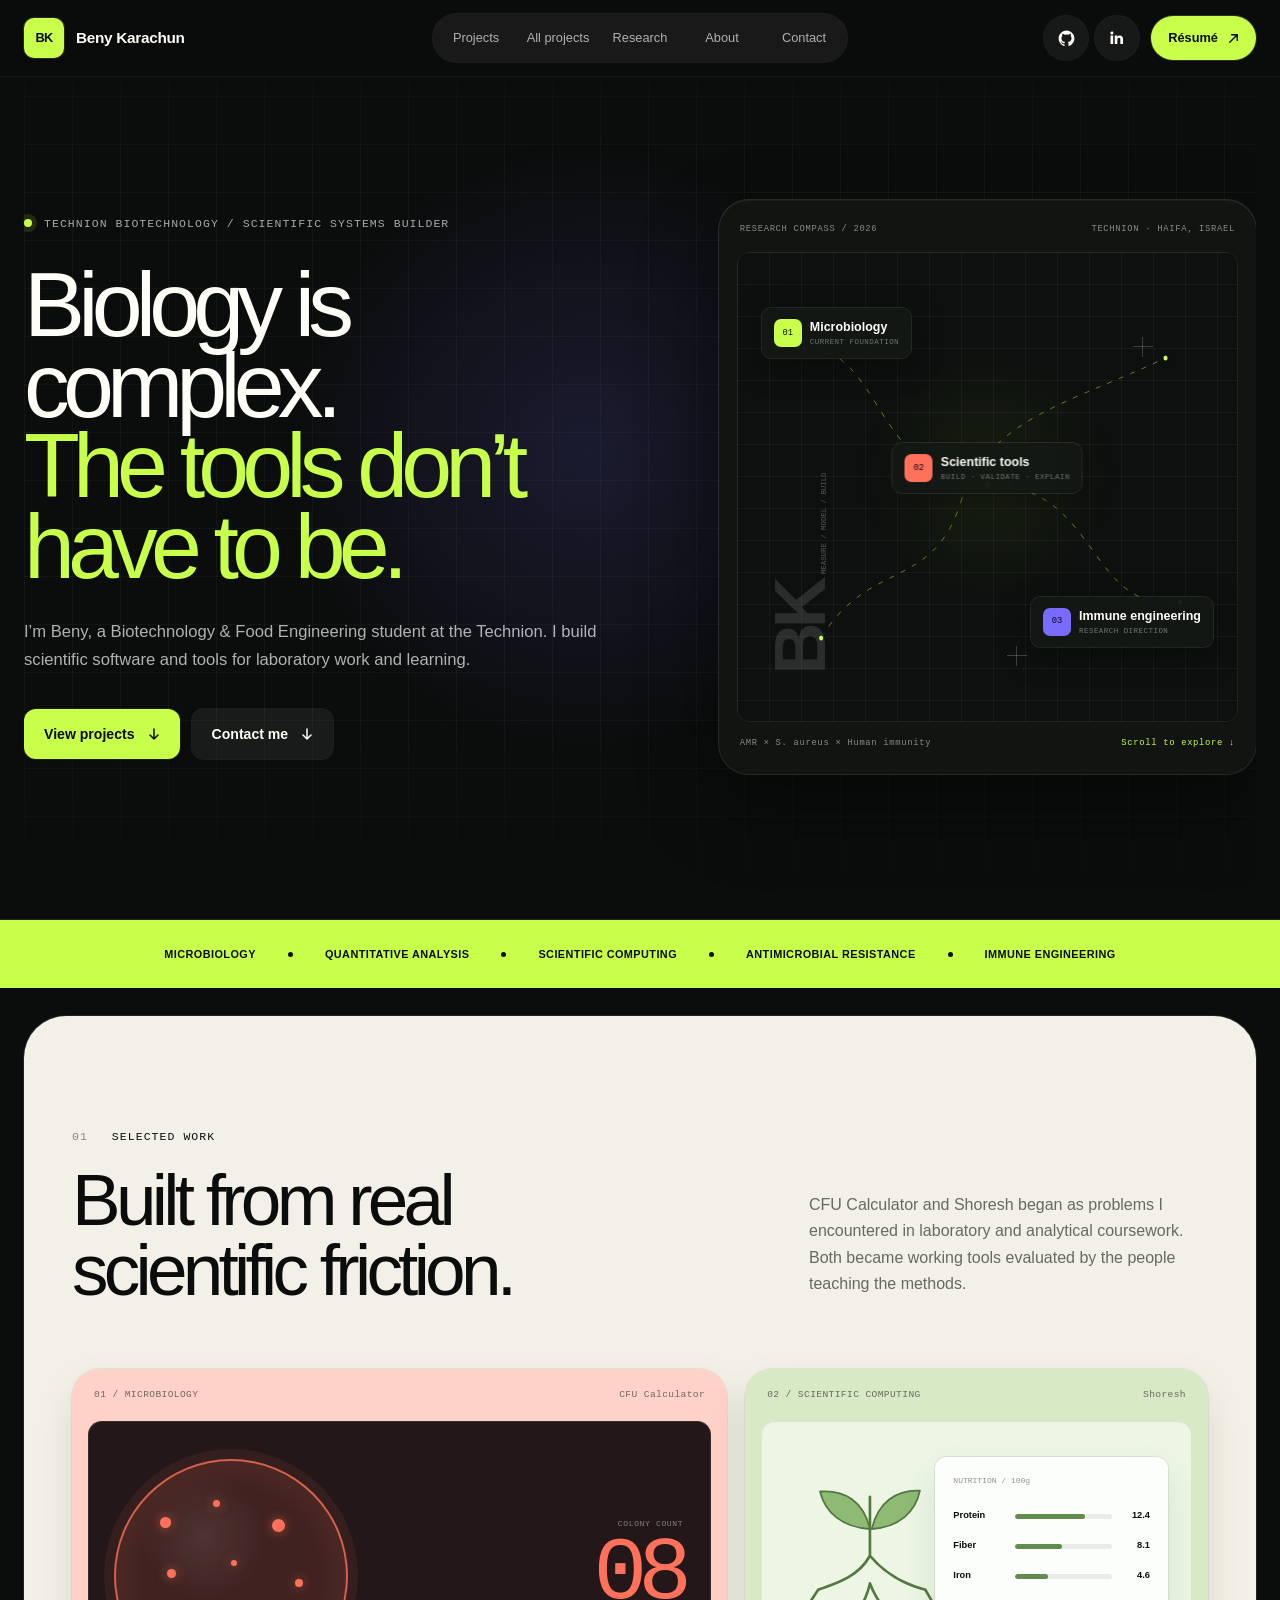
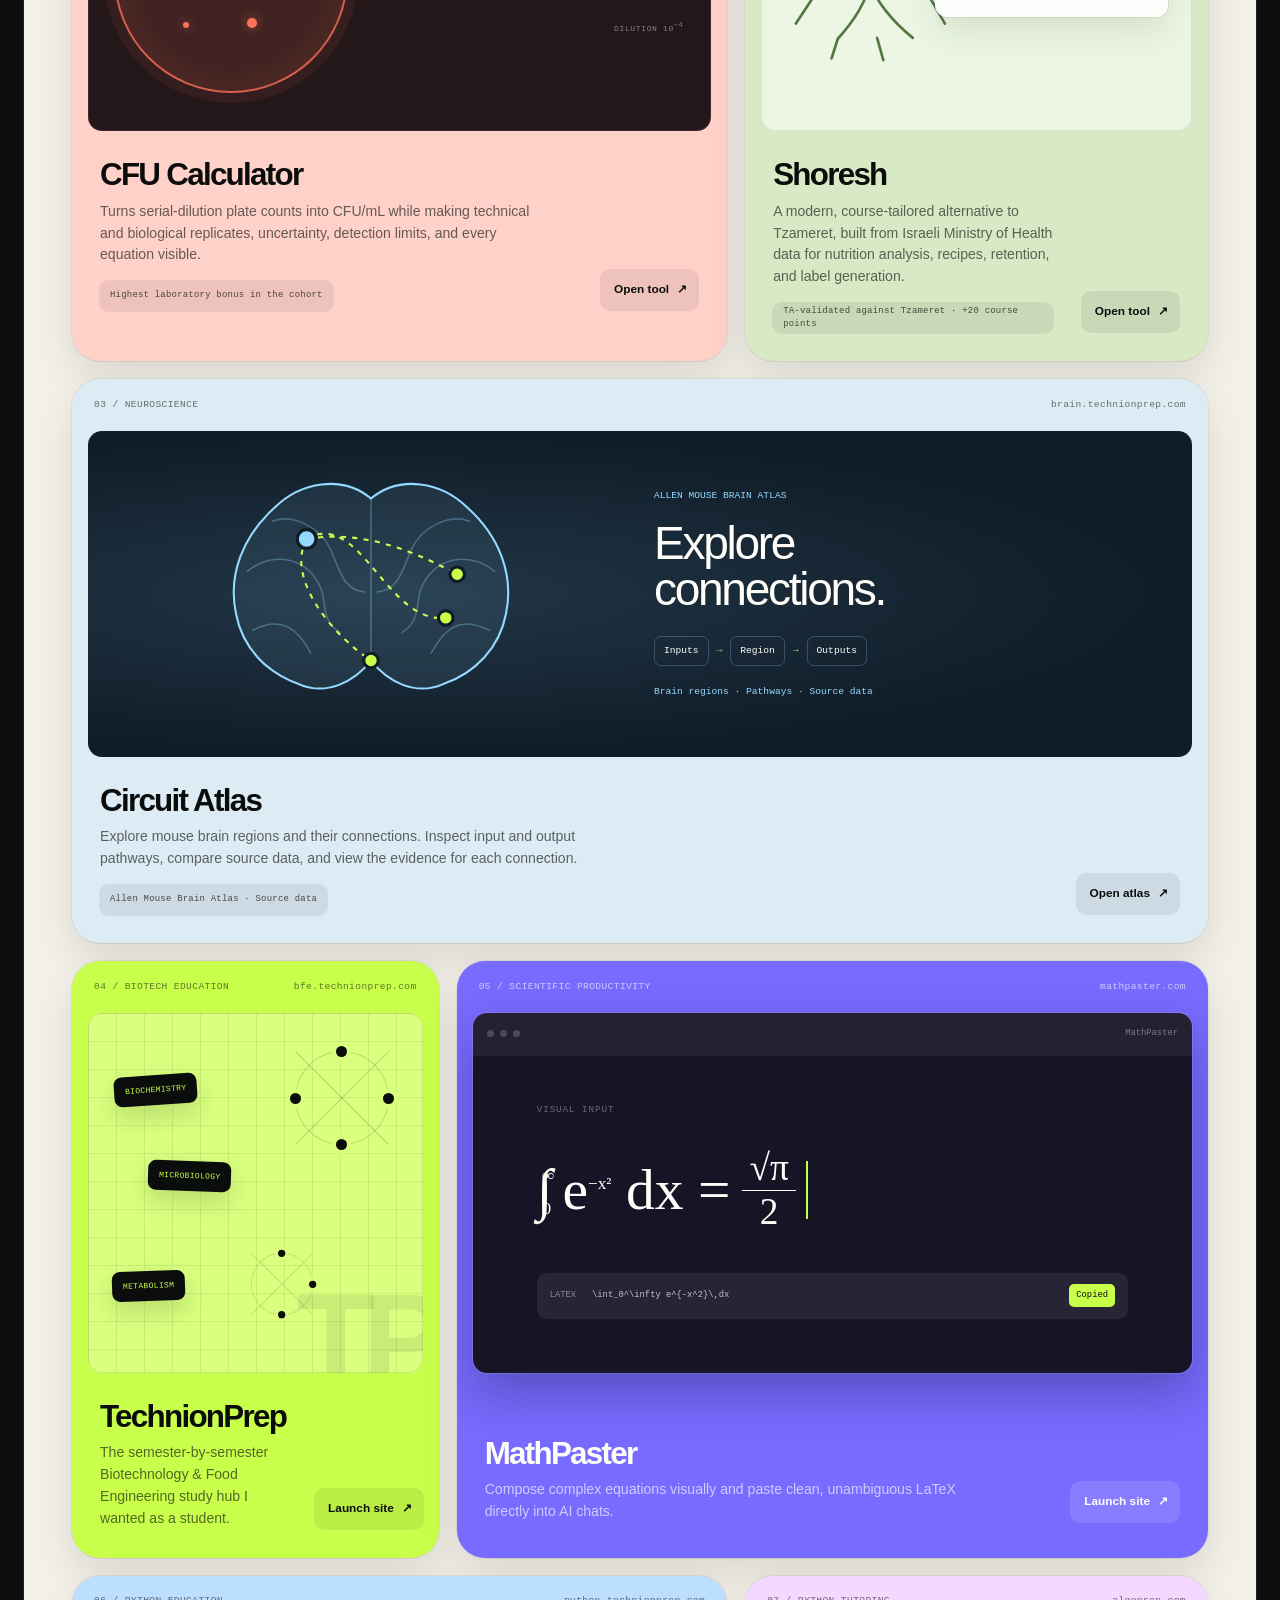
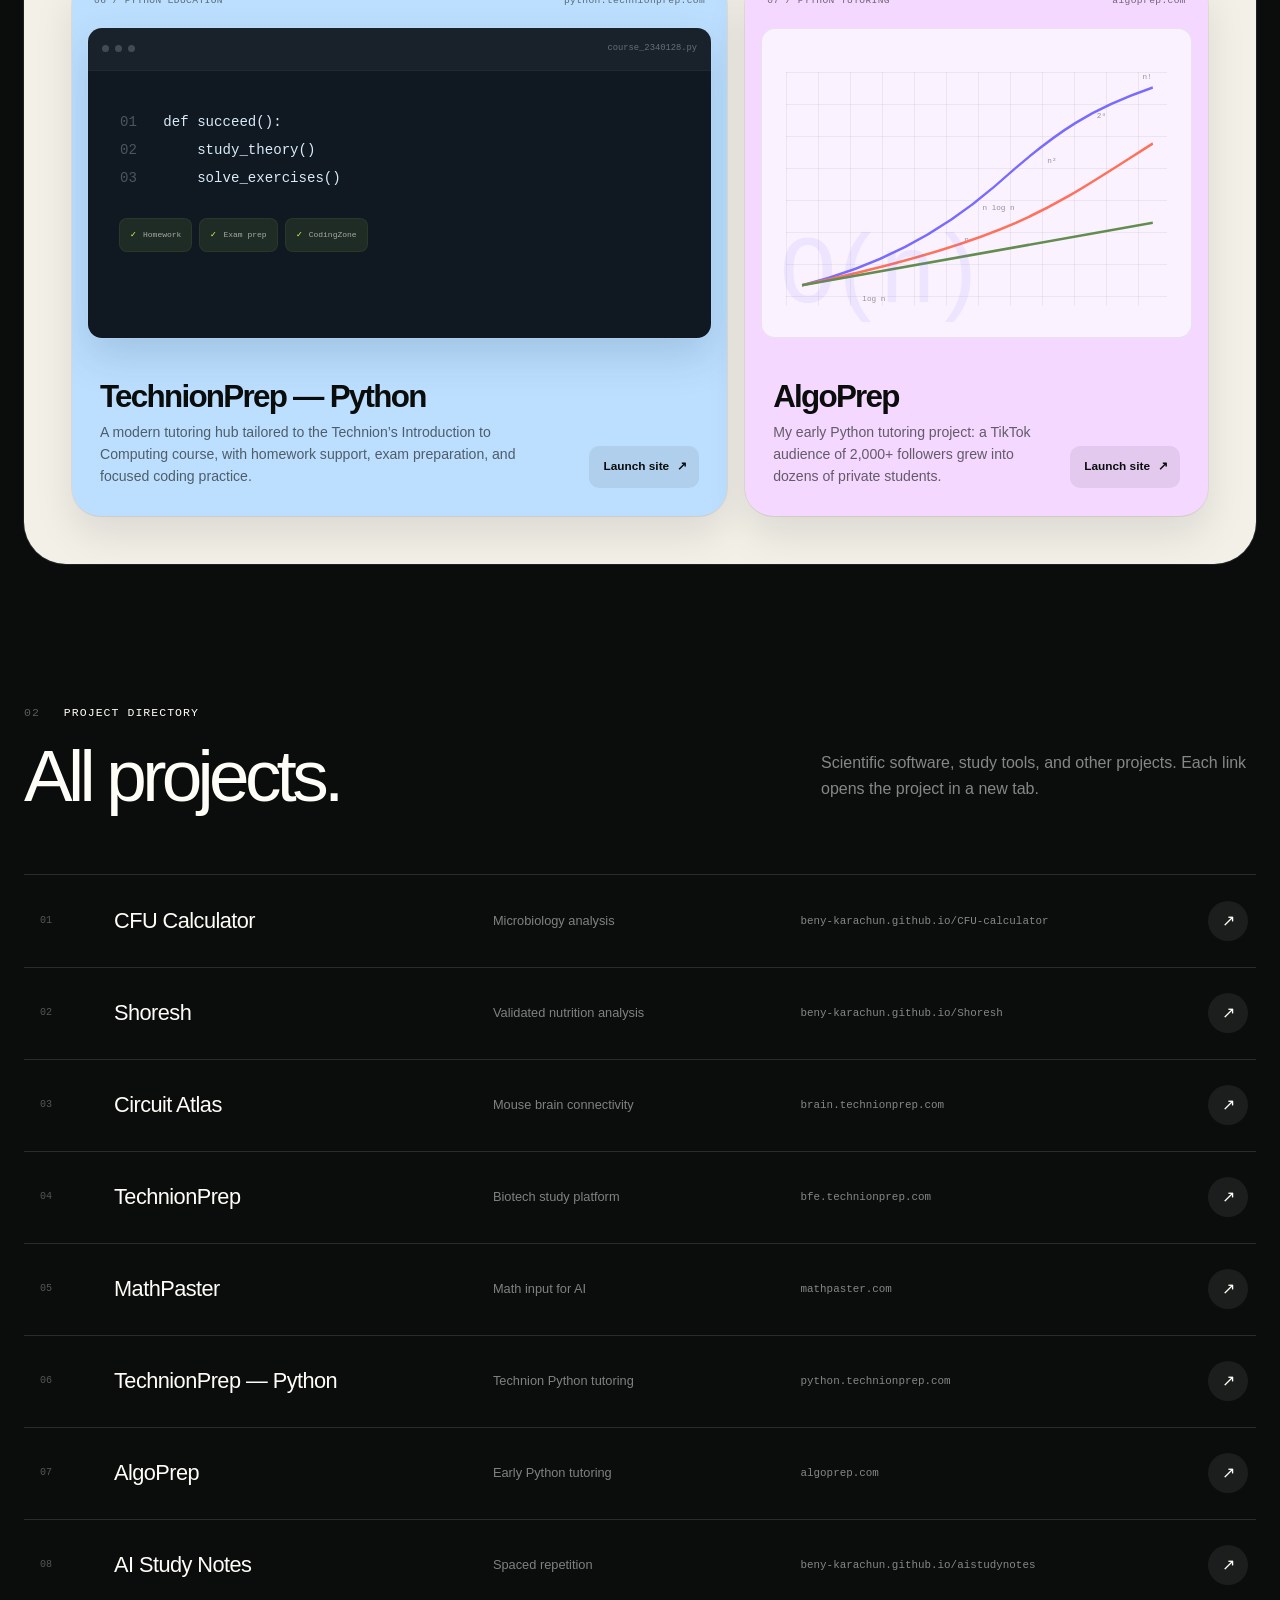
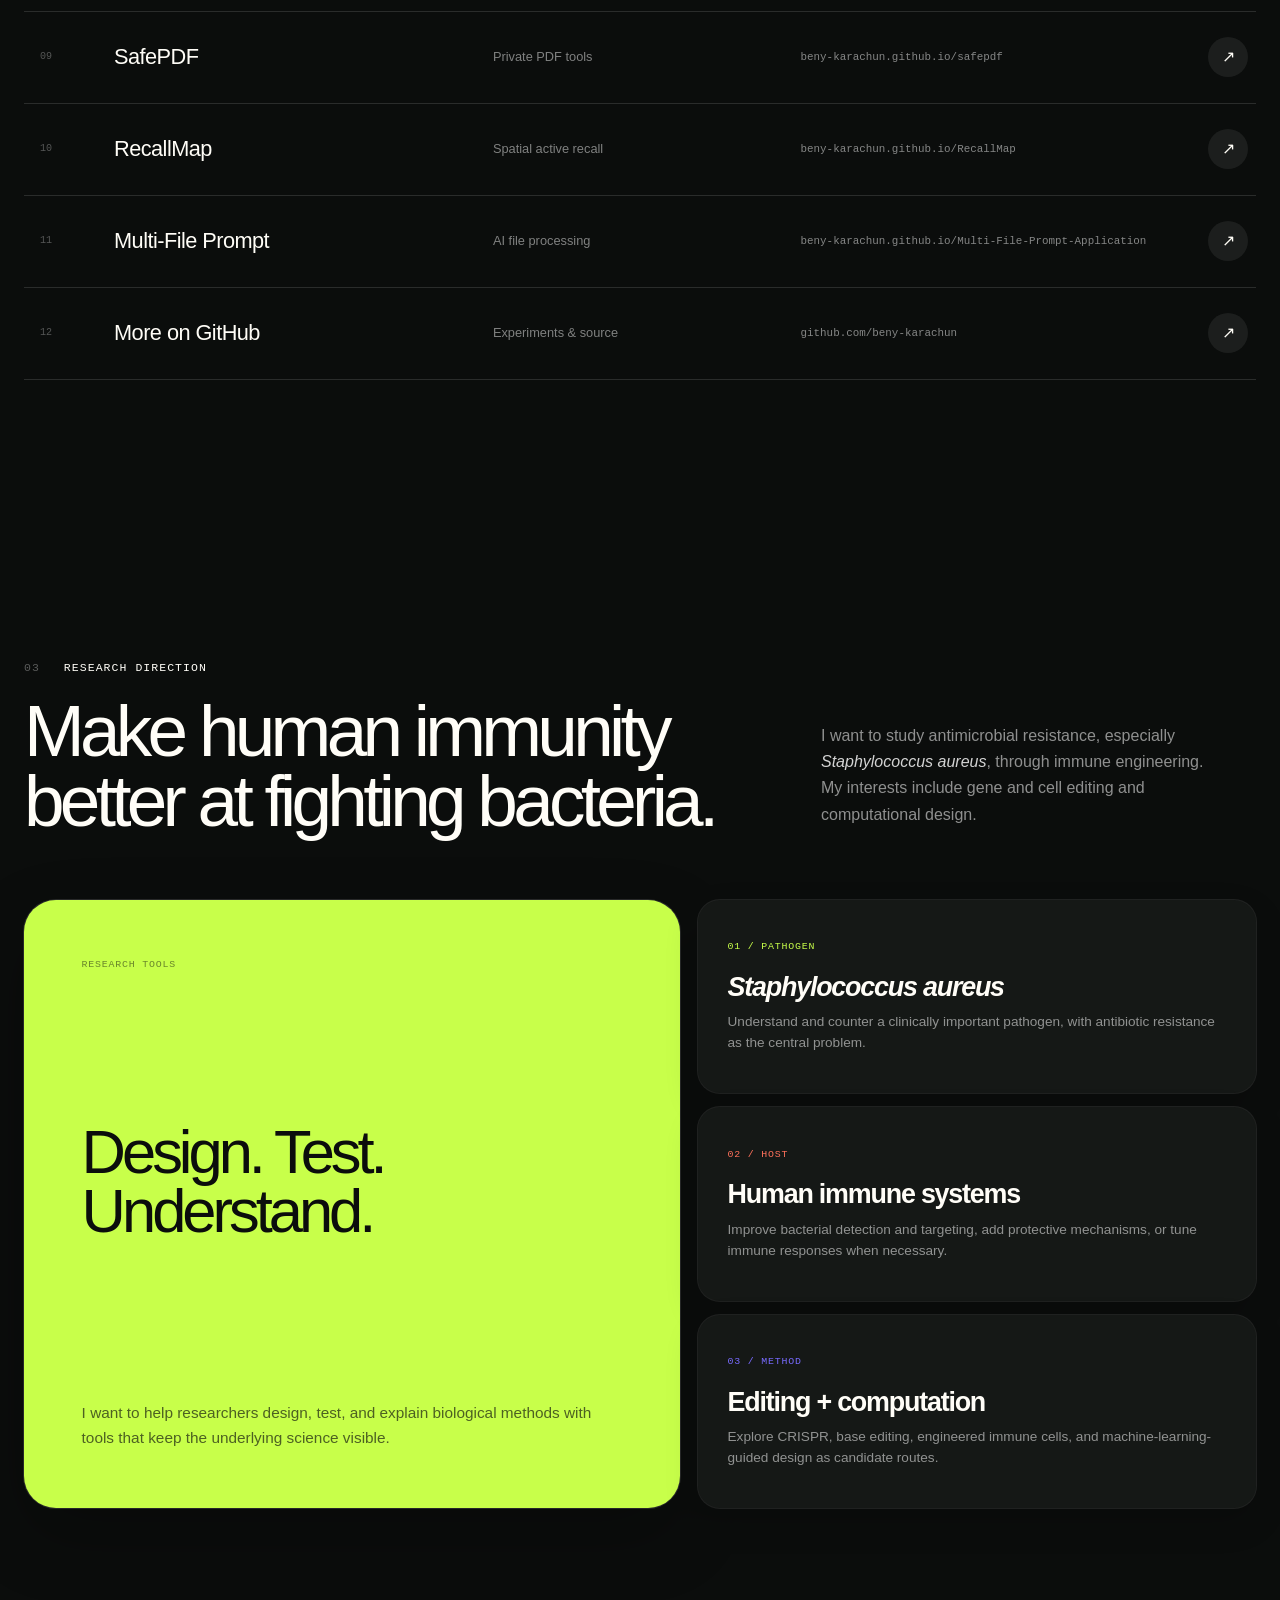
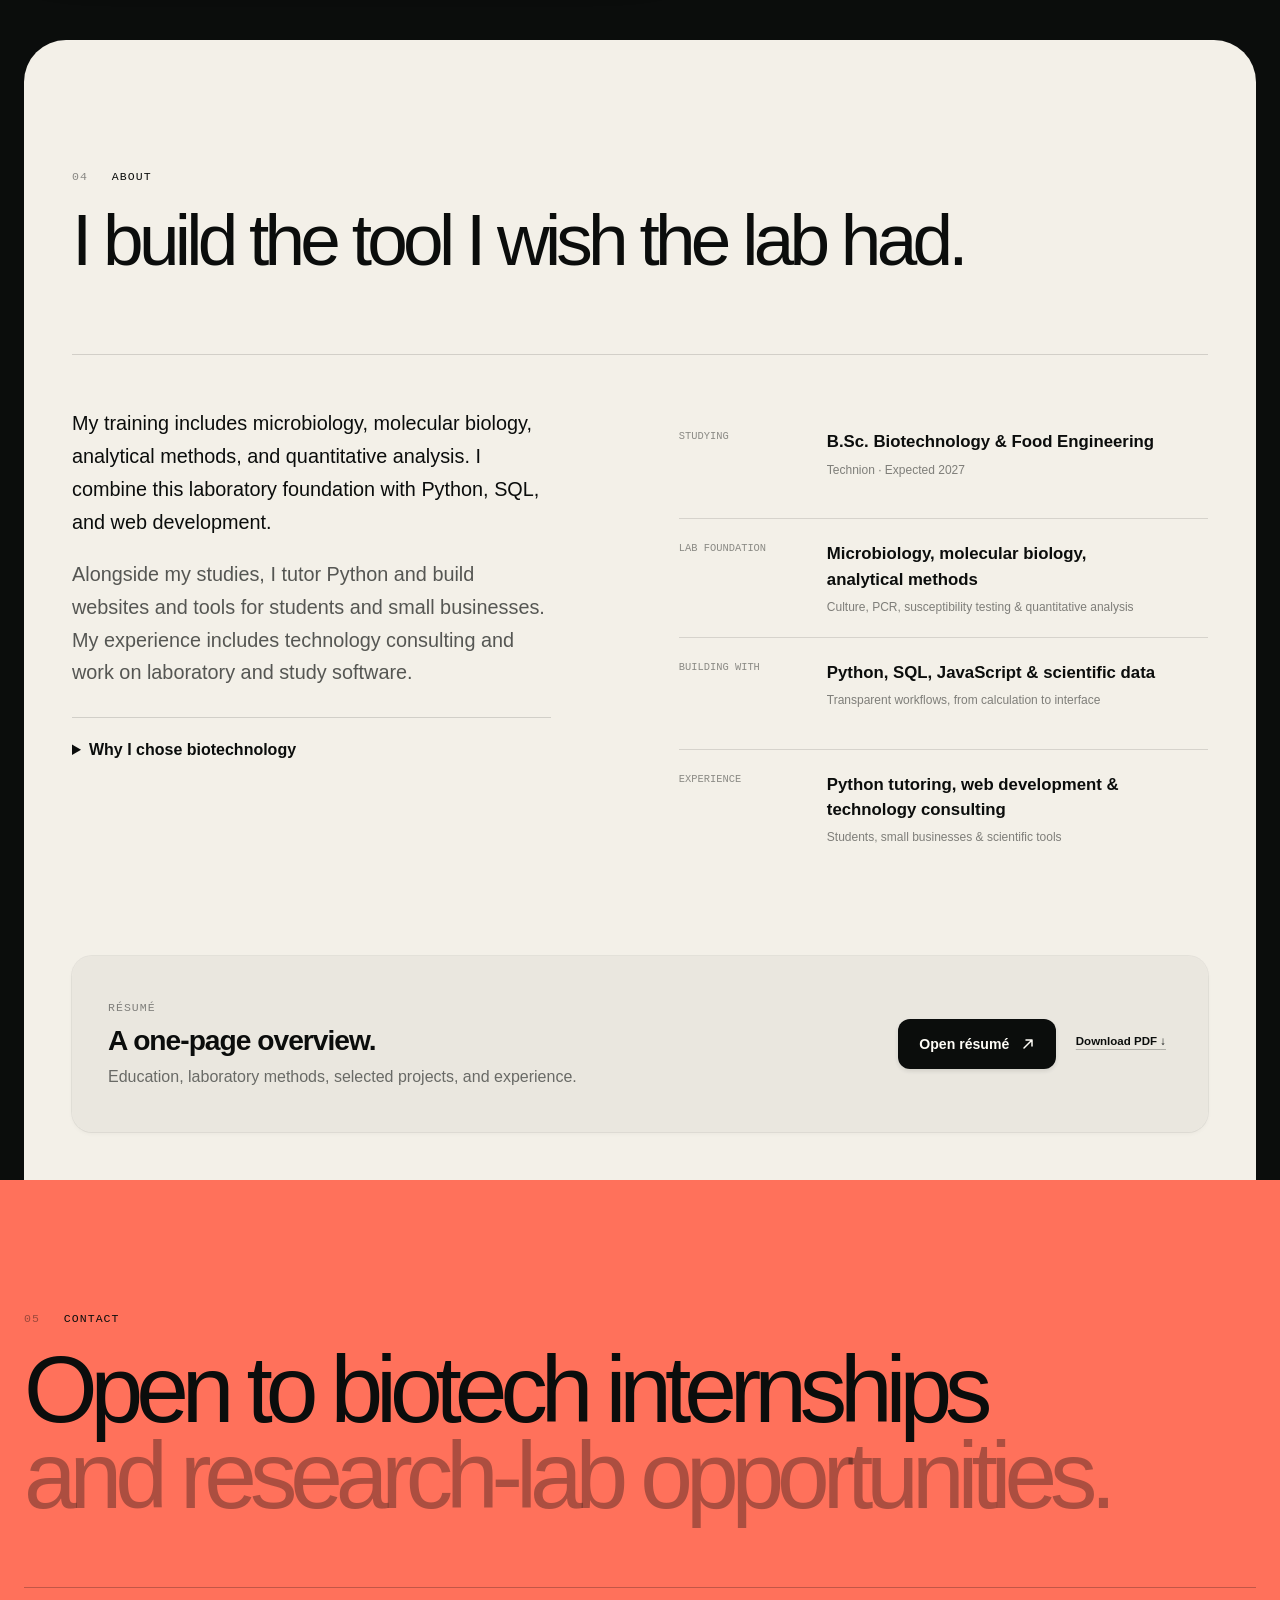
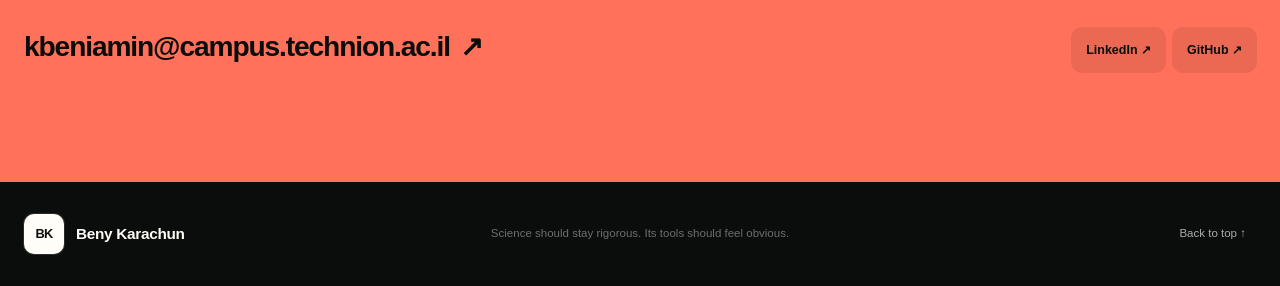
==== commit 127dc4fc: "Improve portfolio navigation and mobile layout" ====
--- a/index.html
+++ b/index.html
@@ -26,11 +26,11 @@
       href="https://fonts.googleapis.com/css2?family=IBM+Plex+Mono:wght@400;500&amp;family=Space+Grotesk:wght@400;500;600;700&amp;display=swap"
       rel="stylesheet"
     >
-    <link rel="stylesheet" href="styles.css">
+    <link rel="stylesheet" href="styles.css?v=8cf5c77b712f">
     <script>
       document.documentElement.classList.add("js");
     </script>
-    <script src="script.js" defer></script>
+    <script src="script.js?v=e8767528b3a6" defer></script>
   </head>
 
   <body>
@@ -45,9 +45,11 @@
         </a>
 
         <nav class="desktop-nav" aria-label="Primary navigation">
-          <a href="#work">Work</a>
-          <a href="#direction">Direction</a>
+          <a href="#work">Projects</a>
+          <a href="#directory">All projects</a>
+          <a href="#direction">Research</a>
           <a href="#about">About</a>
+          <a href="#contact">Contact</a>
         </nav>
 
         <div class="header-actions">
@@ -99,13 +101,18 @@
         </div>
       </div>
 
-      <nav class="mobile-menu" id="mobile-menu" aria-label="Mobile navigation" data-mobile-menu>
-        <a href="#work"><span>01</span> Work</a>
-        <a href="#direction"><span>02</span> Direction</a>
-        <a href="#about"><span>03</span> About</a>
-        <a href="resume.html"><span>04</span> Résumé</a>
+    </header>
+
+    <div class="mobile-menu" id="mobile-menu" role="dialog" aria-modal="true" aria-label="Site navigation" aria-hidden="true" data-mobile-menu>
+      <nav aria-label="Mobile navigation">
+        <a href="#work"><span>01</span> Projects</a>
+        <a href="#directory"><span>02</span> All projects</a>
+        <a href="#direction"><span>03</span> Research</a>
+        <a href="#about"><span>04</span> About</a>
+        <a href="#contact"><span>05</span> Contact</a>
+        <a href="resume.html"><span>06</span> Résumé</a>
       </nav>
-    </header>
+    </div>
 
     <main id="main-content">
       <section class="hero" id="top" aria-labelledby="hero-title">
@@ -122,19 +129,18 @@
             <span class="headline-accent">The tools don’t have to be.</span>
           </h1>
           <p class="hero-intro" data-hero-item>
-            I combine biology, laboratory work, and software to build transparent
-            tools that make scientific methods easier to use and understand. Next, I want to bring
-            that approach to antimicrobial resistance and immune-engineering research.
+            I’m Beny, a Biotechnology &amp; Food Engineering student at the Technion.
+            I build scientific software and tools for laboratory work and learning.
           </p>
           <div class="hero-actions" data-hero-item>
             <a class="button button-primary" href="#work">
-              See scientific work
+              View projects
               <svg viewBox="0 0 16 16" aria-hidden="true">
                 <path d="M8 3v10M4 9l4 4 4-4" />
               </svg>
             </a>
-            <a class="button button-quiet button-section" href="#direction">
-              Research direction
+            <a class="button button-quiet button-section" href="#contact">
+              Contact me
               <svg viewBox="0 0 16 16" aria-hidden="true">
                 <path d="M8 3v10M4 9l4 4 4-4" />
               </svg>
@@ -488,69 +494,14 @@
         </div>
       </section>
 
-      <section class="direction-section section-shell" id="direction" aria-labelledby="direction-title">
-        <div class="section-heading direction-heading" data-reveal>
-          <div>
-            <p class="eyebrow"><span>02</span> Research direction</p>
-            <h2 id="direction-title">Make human immunity better at fighting bacteria.</h2>
-          </div>
-          <p>
-            My long-term focus is antimicrobial resistance—especially <i>Staphylococcus aureus</i>—
-            approached through immune engineering, gene and cell editing, and computational design.
-          </p>
-        </div>
-
-        <div class="direction-layout">
-          <article class="direction-thesis" data-reveal>
-            <p class="direction-kicker">THE ABSTRACTION PROBLEM</p>
-            <blockquote>
-              Biology is still too often operated at the equivalent of assembly language.
-            </blockquote>
-            <p>
-              I want to help build higher-level systems that let researchers design, test, and
-              reason about biological mechanisms more directly—without hiding the underlying science.
-            </p>
-          </article>
-
-          <div class="direction-tracks" aria-label="Research direction components">
-            <article class="direction-track" data-reveal style="--reveal-delay: 60ms">
-              <span>01 / PATHOGEN</span>
-              <h3><i>Staphylococcus aureus</i></h3>
-              <p>Understand and counter a clinically important pathogen, with antibiotic resistance as the central problem.</p>
-            </article>
-            <article class="direction-track" data-reveal style="--reveal-delay: 120ms">
-              <span>02 / HOST</span>
-              <h3>Human immune systems</h3>
-              <p>Improve bacterial detection and targeting, add protective mechanisms, or tune immune responses when necessary.</p>
-            </article>
-            <article class="direction-track" data-reveal style="--reveal-delay: 180ms">
-              <span>03 / METHOD</span>
-              <h3>Editing + computation</h3>
-              <p>Explore CRISPR, base editing, engineered immune cells, and machine-learning-guided design as candidate routes.</p>
-            </article>
-          </div>
-        </div>
-
-        <div class="foundation-strip" data-reveal>
-          <span>Current foundation</span>
-          <ul>
-            <li>Microbiology laboratories</li>
-            <li>Disc diffusion &amp; MIC</li>
-            <li>PCR &amp; gel electrophoresis</li>
-            <li>Quantitative analysis</li>
-            <li>Python &amp; data workflows</li>
-          </ul>
-        </div>
-      </section>
-
       <section class="directory-section" id="directory" aria-labelledby="directory-title">
         <div class="section-shell">
           <div class="section-heading directory-heading" data-reveal>
             <div>
-              <p class="eyebrow"><span>03</span> The directory</p>
-              <h2 id="directory-title">The rest of the toolbench.</h2>
-            </div>
-            <p>Scientific tools lead the story, but the broader pattern is the same: find friction, understand it, and build.</p>
+              <p class="eyebrow"><span>02</span> Project directory</p>
+              <h2 id="directory-title">All projects.</h2>
+            </div>
+            <p>Scientific software, study tools, and other projects. Each link opens the project in a new tab.</p>
           </div>
 
           <div class="directory-list" data-reveal>
@@ -642,6 +593,51 @@
         </div>
       </section>
 
+      <section class="direction-section section-shell" id="direction" aria-labelledby="direction-title">
+        <div class="section-heading direction-heading" data-reveal>
+          <div>
+            <p class="eyebrow"><span>03</span> Research direction</p>
+            <h2 id="direction-title">Make human immunity better at fighting bacteria.</h2>
+          </div>
+          <p>
+            I want to study antimicrobial resistance, especially <i>Staphylococcus aureus</i>, through immune engineering.
+            My interests include gene and cell editing and computational design.
+          </p>
+        </div>
+
+        <div class="direction-layout">
+          <article class="direction-thesis" data-reveal>
+            <p class="direction-kicker">RESEARCH TOOLS</p>
+            <blockquote>
+              Design. Test. Understand.
+            </blockquote>
+            <p>
+              I want to help researchers design, test, and explain biological methods
+              with tools that keep the underlying science visible.
+            </p>
+          </article>
+
+          <div class="direction-tracks" aria-label="Research direction components">
+            <article class="direction-track" data-reveal style="--reveal-delay: 60ms">
+              <span>01 / PATHOGEN</span>
+              <h3><i>Staphylococcus aureus</i></h3>
+              <p>Understand and counter a clinically important pathogen, with antibiotic resistance as the central problem.</p>
+            </article>
+            <article class="direction-track" data-reveal style="--reveal-delay: 120ms">
+              <span>02 / HOST</span>
+              <h3>Human immune systems</h3>
+              <p>Improve bacterial detection and targeting, add protective mechanisms, or tune immune responses when necessary.</p>
+            </article>
+            <article class="direction-track" data-reveal style="--reveal-delay: 180ms">
+              <span>03 / METHOD</span>
+              <h3>Editing + computation</h3>
+              <p>Explore CRISPR, base editing, engineered immune cells, and machine-learning-guided design as candidate routes.</p>
+            </article>
+          </div>
+        </div>
+
+      </section>
+
       <section class="about-section section-shell" id="about" aria-labelledby="about-title">
         <div class="about-intro" data-reveal>
           <p class="eyebrow"><span>04</span> About</p>
@@ -651,26 +647,26 @@
         <div class="about-layout">
           <div class="about-copy" data-reveal>
             <p>
-              I’m Beny, a Biotechnology &amp; Food Engineering student at the Technion. My best work
-              starts when a scientific workflow feels needlessly difficult: understand the method,
-              make the reasoning visible, then build a tool that respects both.
+              My training includes microbiology, molecular biology, analytical methods, and quantitative analysis.
+              I combine this laboratory foundation with Python, SQL, and web development.
             </p>
             <p>
-              My interest in antimicrobial resistance began after a recurring <i>Staphylococcus aureus</i>
-              infection left me with more questions than answers. Laboratory testing reportedly classified
-              the bacterium as susceptible, yet the infection returned after treatment. I do not treat that
-              experience as evidence of resistance or of any particular biological mechanism. Instead, it
-              became the catalyst for my curiosity about how susceptibility tests relate to clinical outcomes,
-              and how researchers study persistence, treatment failure, and host–pathogen interactions. I began
-              exploring those questions independently about four years before entering the Technion, and they
-              ultimately led me to choose Biotechnology &amp; Food Engineering.
+              Alongside my studies, I tutor Python and build websites and tools for students and small businesses.
+              My experience includes technology consulting and work on laboratory and study software.
             </p>
-            <p>
-              It shaped the research question I want to pursue: if bacteria can continually evolve around
-              our interventions, can we engineer immune responses that adapt quickly enough to stay ahead?
-              I want to explore defenses that act precisely and continuously throughout an infection,
-              reducing the opportunity for bacterial populations to persist, recover, or evolve an escape.
-            </p>
+            <details class="about-story">
+              <summary>Why I chose biotechnology</summary>
+              <p>
+                A recurring <i>Staphylococcus aureus</i> infection raised questions about treatment outcomes.
+                Laboratory testing reportedly classified the bacterium as susceptible, yet the infection returned after treatment.
+                This experience does not establish resistance or a specific biological mechanism.
+              </p>
+              <p>
+                It led me to explore susceptibility testing, persistence, and host–pathogen interactions independently.
+                I began this study about four years before entering the Technion.
+                Those questions helped me choose Biotechnology &amp; Food Engineering.
+              </p>
+            </details>
           </div>
 
           <dl class="about-facts" data-reveal>
@@ -696,10 +692,10 @@
               </dd>
             </div>
             <div>
-              <dt>Working toward</dt>
+              <dt>Experience</dt>
               <dd>
-                <span><i>Staphylococcus aureus</i>, AMR &amp; immune engineering</span>
-                <small>Better detection, targeting and immune modulation</small>
+                <span>Python tutoring, web development &amp; technology consulting</span>
+                <small>Students, small businesses &amp; scientific tools</small>
               </dd>
             </div>
           </dl>
@@ -718,14 +714,14 @@
                 <path d="M4 12 12 4M6 4h6v6" />
               </svg>
             </a>
-            <a class="text-link" href="benjamin-karachun-resume.pdf" download>
+            <a class="text-link" href="benjamin-karachun-resume.pdf?v=5e7a6e08ca04" download>
               Download PDF <span aria-hidden="true">↓</span>
             </a>
           </div>
         </div>
       </section>
 
-      <section class="contact-section" aria-labelledby="contact-title">
+      <section class="contact-section" id="contact" aria-labelledby="contact-title">
         <div class="section-shell contact-inner" data-reveal>
           <p class="eyebrow"><span>05</span> Contact</p>
           <h2 id="contact-title">Open to biotech internships<br><span>and research-lab opportunities.</span></h2>
--- a/styles.css
+++ b/styles.css
@@ -258,7 +258,8 @@
   transition-timing-function: ease-out;
 }
 
-.desktop-nav a:hover {
+.desktop-nav a:hover,
+.desktop-nav a[aria-current="location"] {
   background: rgba(255, 255, 255, 0.08);
   color: var(--white);
 }
@@ -920,6 +921,7 @@
   display: flex;
   align-items: center;
   justify-content: space-between;
+  gap: 8px;
   min-height: 52px;
   padding: 0 22px;
   color: rgba(11, 13, 12, 0.56);
@@ -1920,6 +1922,22 @@
   margin-bottom: 80px;
 }
 
+.about-story {
+  margin-top: 28px;
+  padding-top: 20px;
+  border-top: 1px solid var(--line-ink);
+}
+
+.about-story summary {
+  width: fit-content;
+  cursor: pointer;
+  font-weight: 600;
+}
+
+.about-story[open] summary {
+  margin-bottom: 20px;
+}
+
 .about-intro h2 {
   max-width: 1040px;
 }
@@ -2070,6 +2088,7 @@
 
 .contact-inner h2 {
   margin-bottom: 70px;
+  overflow-wrap: anywhere;
   font-size: clamp(3.5rem, 7.4vw, 7.7rem);
   font-weight: 500;
   letter-spacing: -0.075em;
@@ -2273,8 +2292,10 @@
     display: flex;
     visibility: hidden;
     flex-direction: column;
-    padding: 30px 24px 50px;
-    background: rgba(11, 13, 12, 0.98);
+    padding: 20px 24px max(24px, env(safe-area-inset-bottom));
+    overflow-y: auto;
+    overscroll-behavior: contain;
+    background: var(--ink);
     opacity: 0;
     pointer-events: none;
     transform: translateY(-12px);
@@ -2290,10 +2311,15 @@
     transform: translateY(0);
   }
 
+  .mobile-menu nav {
+    display: flex;
+    flex-direction: column;
+  }
+
   .mobile-menu a {
     display: flex;
     align-items: baseline;
-    min-height: 82px;
+    min-height: 74px;
     padding: 12px 4px;
     gap: 22px;
     font-size: clamp(2.2rem, 8vw, 4rem);
@@ -2309,6 +2335,10 @@
     letter-spacing: 0;
   }
 
+  .mobile-menu a[aria-current="location"] {
+    color: var(--lime);
+  }
+
   .hero {
     grid-template-columns: 1fr;
     min-height: auto;
@@ -2366,11 +2396,35 @@
   }
 
   .directory-list a {
-    grid-template-columns: 42px 1fr minmax(170px, 0.8fr) 44px;
-  }
-
-  .directory-type {
-    display: none;
+    grid-template-columns: 42px minmax(0, 1fr) minmax(150px, 0.8fr) 44px;
+    padding-block: 18px;
+    row-gap: 4px;
+  }
+
+  .directory-list strong {
+    grid-column: 2;
+    grid-row: 1;
+  }
+
+  .directory-list .directory-type {
+    display: block;
+    grid-column: 2;
+    grid-row: 2;
+  }
+
+  .directory-list .directory-number {
+    grid-column: 1;
+    grid-row: 1 / span 2;
+  }
+
+  .directory-list code {
+    grid-column: 3;
+    grid-row: 1 / span 2;
+  }
+
+  .directory-list a > i {
+    grid-column: 4;
+    grid-row: 1 / span 2;
   }
 
   .about-layout {
@@ -2416,8 +2470,8 @@
   }
 
   .hero {
-    padding: 130px 0 62px;
-    gap: 54px;
+    padding: 100px 0 40px;
+    gap: 0;
   }
 
   .hero-eyebrow {
@@ -2445,8 +2499,7 @@
   }
 
   .hero-atlas {
-    padding: 12px;
-    border-radius: 24px;
+    display: none;
   }
 
   .atlas-topline,
@@ -2480,12 +2533,12 @@
   .work-section {
     width: calc(100% - 12px);
     margin-top: 12px;
-    padding: 82px 14px 14px;
+    padding: 56px 14px 14px;
     border-radius: 28px;
   }
 
   .section-heading {
-    margin-bottom: 42px;
+    margin-bottom: 28px;
     padding-inline: 6px;
   }
 
@@ -2528,14 +2581,19 @@
   .cfu-visual,
   .python-visual,
   .algo-visual {
-    min-height: 270px;
+    min-height: 200px;
     margin-inline: 10px;
     border-radius: 12px;
   }
 
   .brain-visual {
-    padding: 18px 12px;
+    grid-template-columns: minmax(0, 0.75fr) minmax(0, 1.25fr);
+    padding: 14px 12px;
     gap: 12px;
+  }
+
+  .brain-map {
+    max-height: 170px;
   }
 
   .brain-summary > span,
@@ -2553,7 +2611,11 @@
   }
 
   .equation-shell {
-    padding: 34px 18px 26px;
+    padding: 20px 18px;
+  }
+
+  .equation-label {
+    margin-bottom: 12px;
   }
 
   .equation {
@@ -2564,6 +2626,7 @@
   .equation-output {
     grid-template-columns: auto 1fr;
     gap: 10px;
+    margin-top: 16px;
   }
 
   .equation-output i {
@@ -2572,7 +2635,7 @@
 
   .project-content {
     min-height: auto;
-    padding: 24px 18px 20px;
+    padding: 20px 18px;
   }
 
   .project-content h3 {
@@ -2583,13 +2646,17 @@
     font-size: 6.7rem;
   }
 
+  .chip-one { top: 28px; left: 18px; }
+  .chip-two { top: 82px; left: 32px; }
+  .chip-three { top: 136px; bottom: auto; left: 18px; }
+
   .petri-dish {
-    width: 180px;
-    height: 180px;
+    width: 142px;
+    height: 142px;
   }
 
   .cfu-visual {
-    padding: 22px;
+    padding: 18px;
   }
 
   .cfu-readout strong {
@@ -2597,7 +2664,7 @@
   }
 
   .python-visual pre {
-    padding: 30px 17px 22px;
+    padding: 20px 17px;
   }
 
   .test-results {
@@ -2605,15 +2672,15 @@
   }
 
   .directory-section {
-    padding: 100px 0;
+    padding: 64px 0;
   }
 
   .direction-section {
-    padding: 96px 0;
+    padding: 64px 0;
   }
 
   .direction-thesis {
-    min-height: 460px;
+    min-height: 300px;
     padding: 34px 24px;
     border-radius: 24px;
   }
@@ -2623,7 +2690,11 @@
   }
 
   .direction-thesis > p:last-child {
-    margin-top: 34px;
+    margin-top: 24px;
+  }
+
+  .direction-kicker {
+    margin-bottom: 24px;
   }
 
   .direction-tracks {
@@ -2643,10 +2714,11 @@
   }
 
   .directory-list a {
-    grid-template-columns: 32px 1fr 40px;
+    grid-template-columns: 32px minmax(0, 1fr) 40px;
     min-height: 82px;
     padding-inline: 6px 0;
-    gap: 12px;
+    column-gap: 12px;
+    row-gap: 4px;
   }
 
   .directory-list a:hover {
@@ -2657,22 +2729,27 @@
     display: none;
   }
 
+  .directory-list a > i {
+    grid-column: 3;
+  }
+
   .directory-list strong {
     font-size: 1.1rem;
   }
 
   .about-section {
     width: calc(100% - 12px);
-    padding: 90px 20px 20px;
+    padding: 64px 20px 20px;
     border-radius: 28px 28px 0 0;
   }
 
   .about-intro {
-    margin-bottom: 56px;
+    margin-bottom: 32px;
   }
 
   .about-layout {
-    padding-top: 38px;
+    padding-top: 28px;
+    gap: 32px;
   }
 
   .about-copy p {
@@ -2686,7 +2763,7 @@
 
   .resume-panel {
     grid-template-columns: 1fr;
-    margin-top: 70px;
+    margin-top: 40px;
     min-height: 0;
     padding: 24px 20px;
     gap: 24px;
@@ -2704,7 +2781,7 @@
   }
 
   .contact-section {
-    padding: 92px 0 82px;
+    padding: 64px 0;
   }
 
   .contact-inner h2 {
@@ -2768,7 +2845,7 @@
   }
 
   .direction-thesis {
-    min-height: 430px;
+    min-height: 300px;
   }
 
   .direction-thesis blockquote {
@@ -2797,7 +2874,7 @@
   }
 
   .cfu-visual {
-    min-height: 250px;
+    min-height: 200px;
   }
 
   .petri-dish {
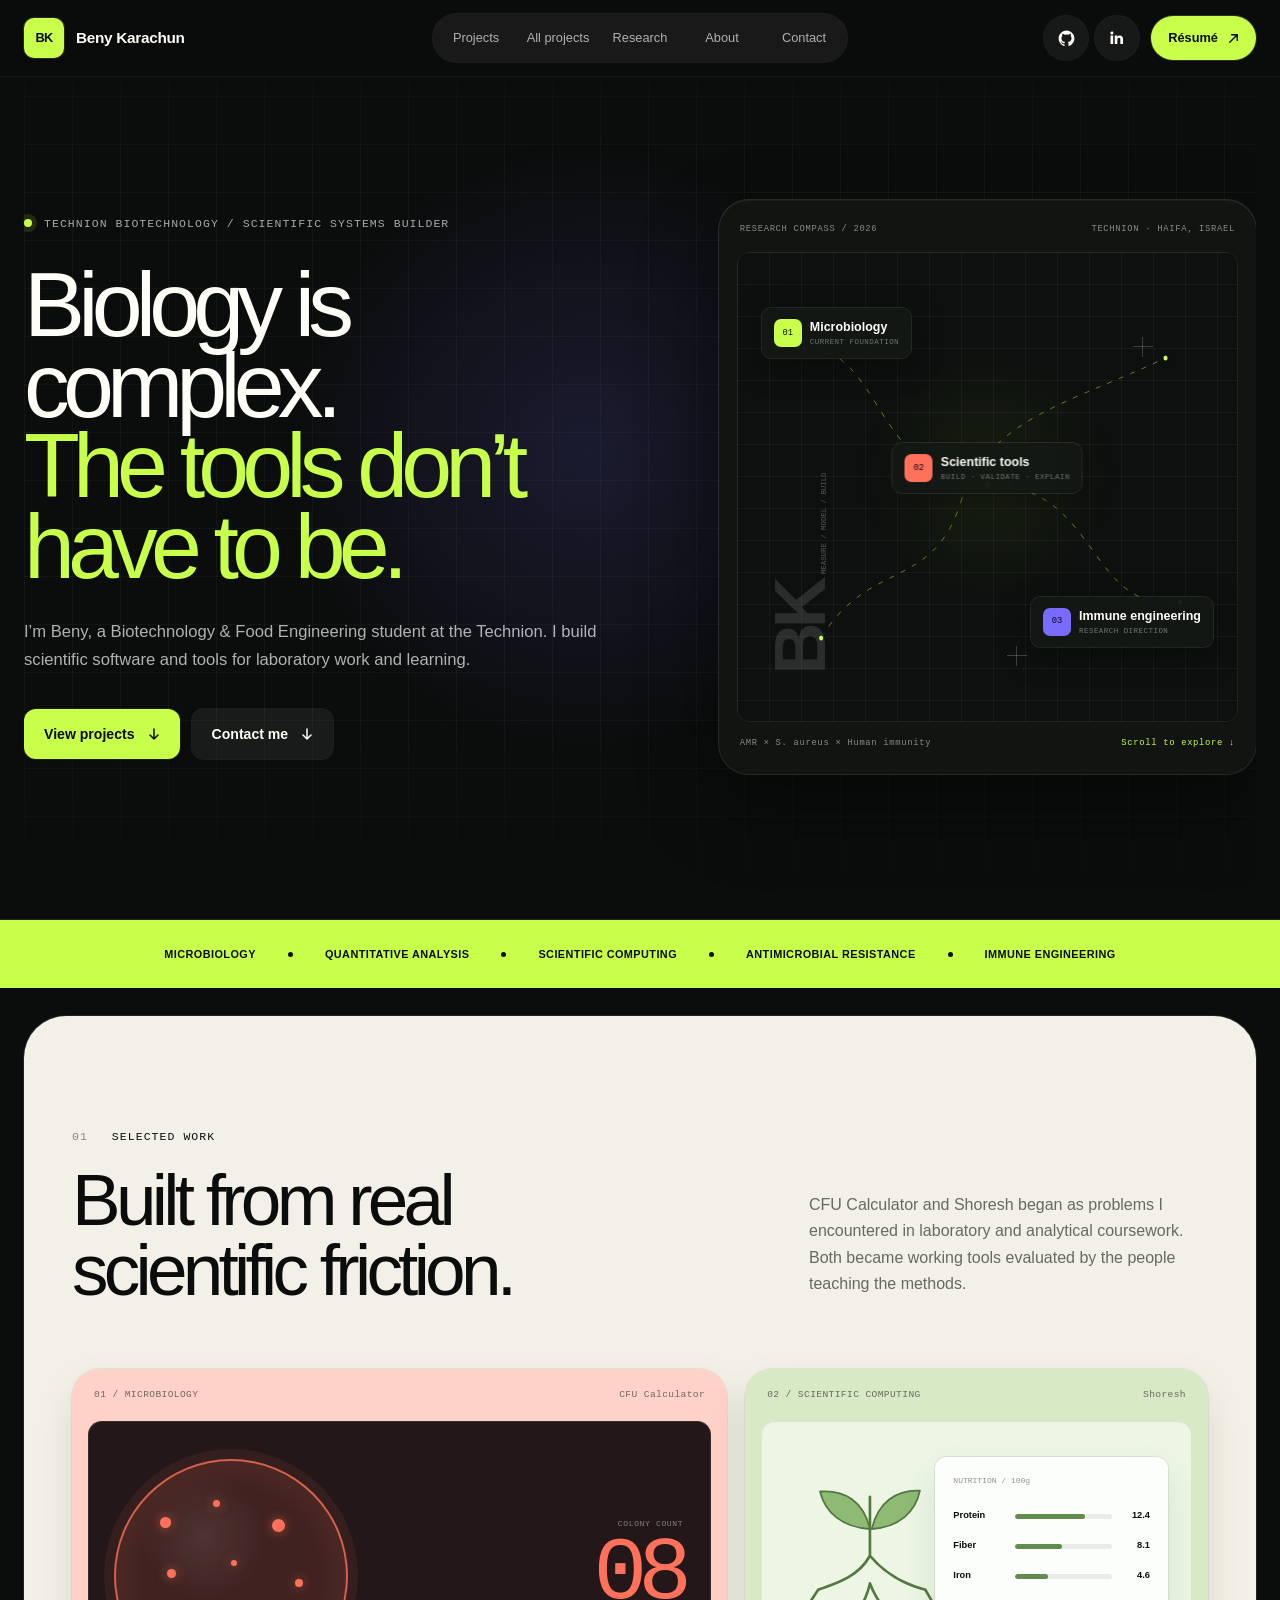
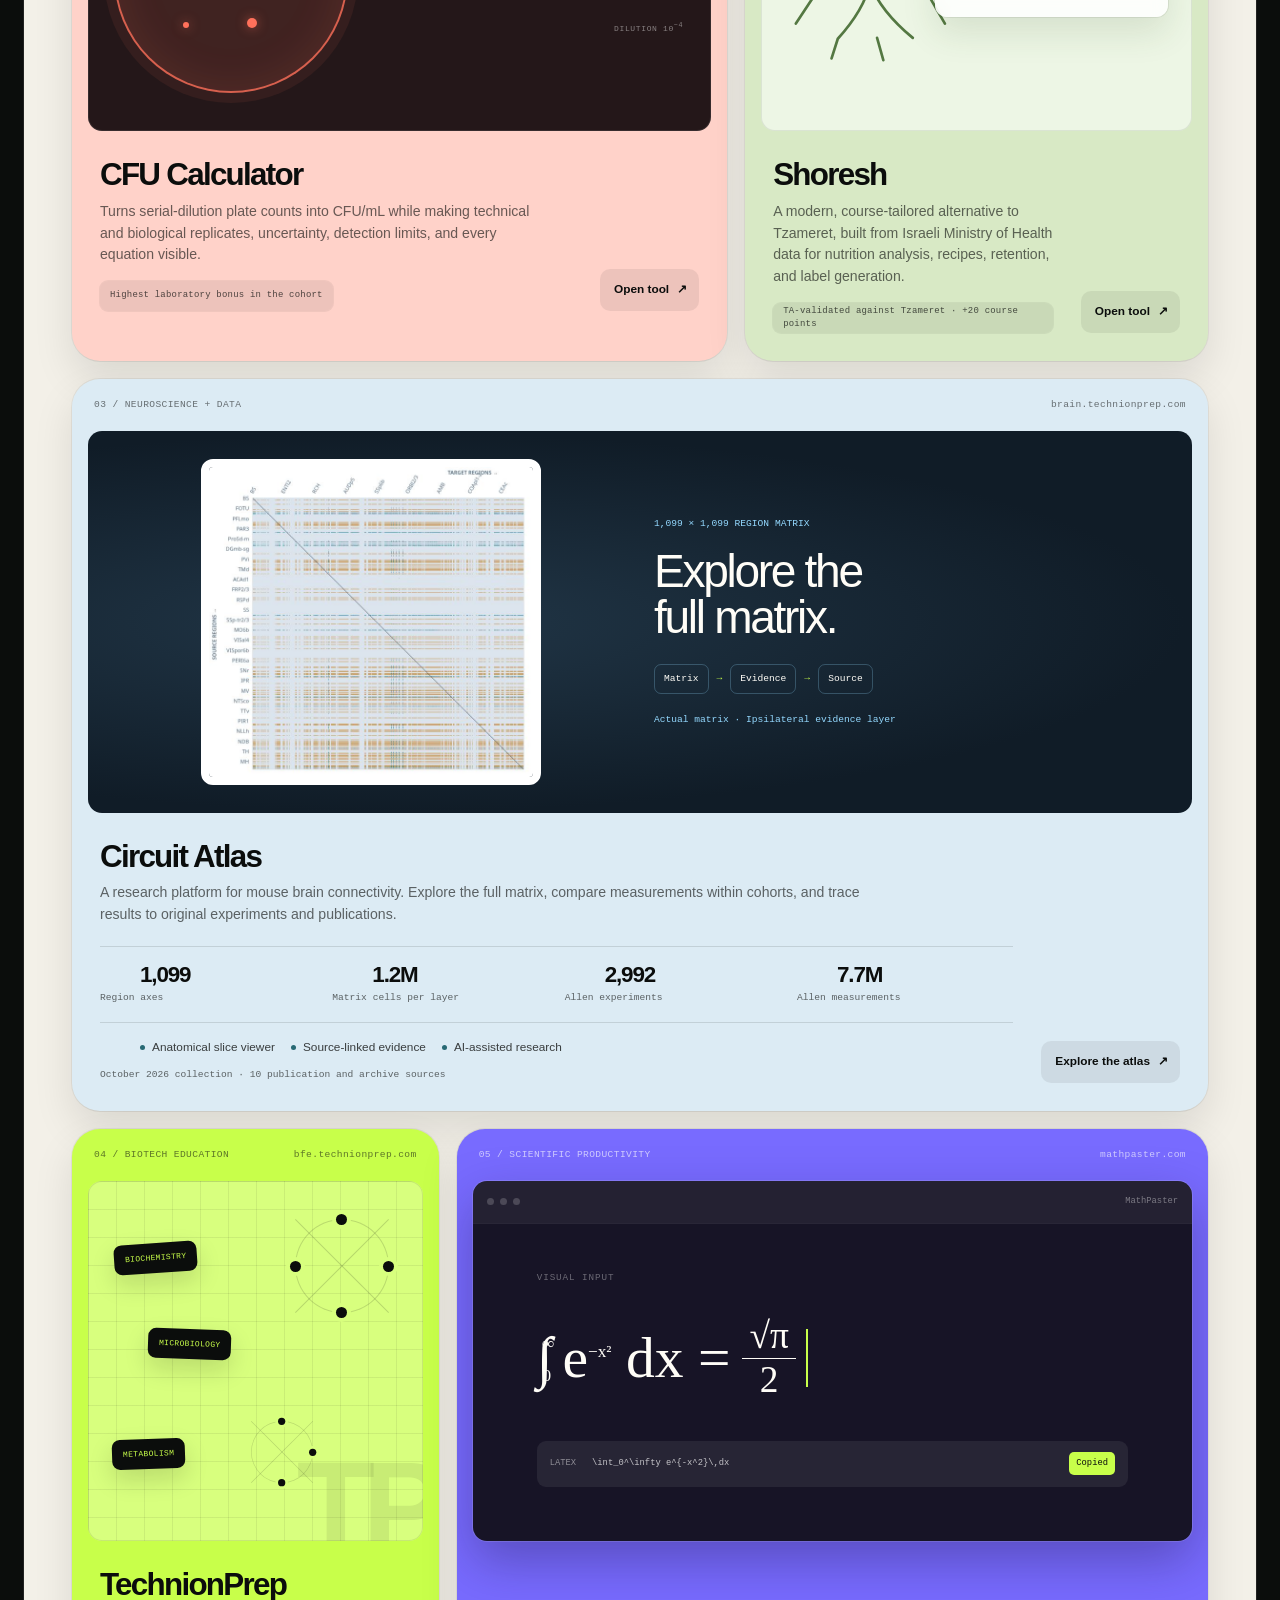
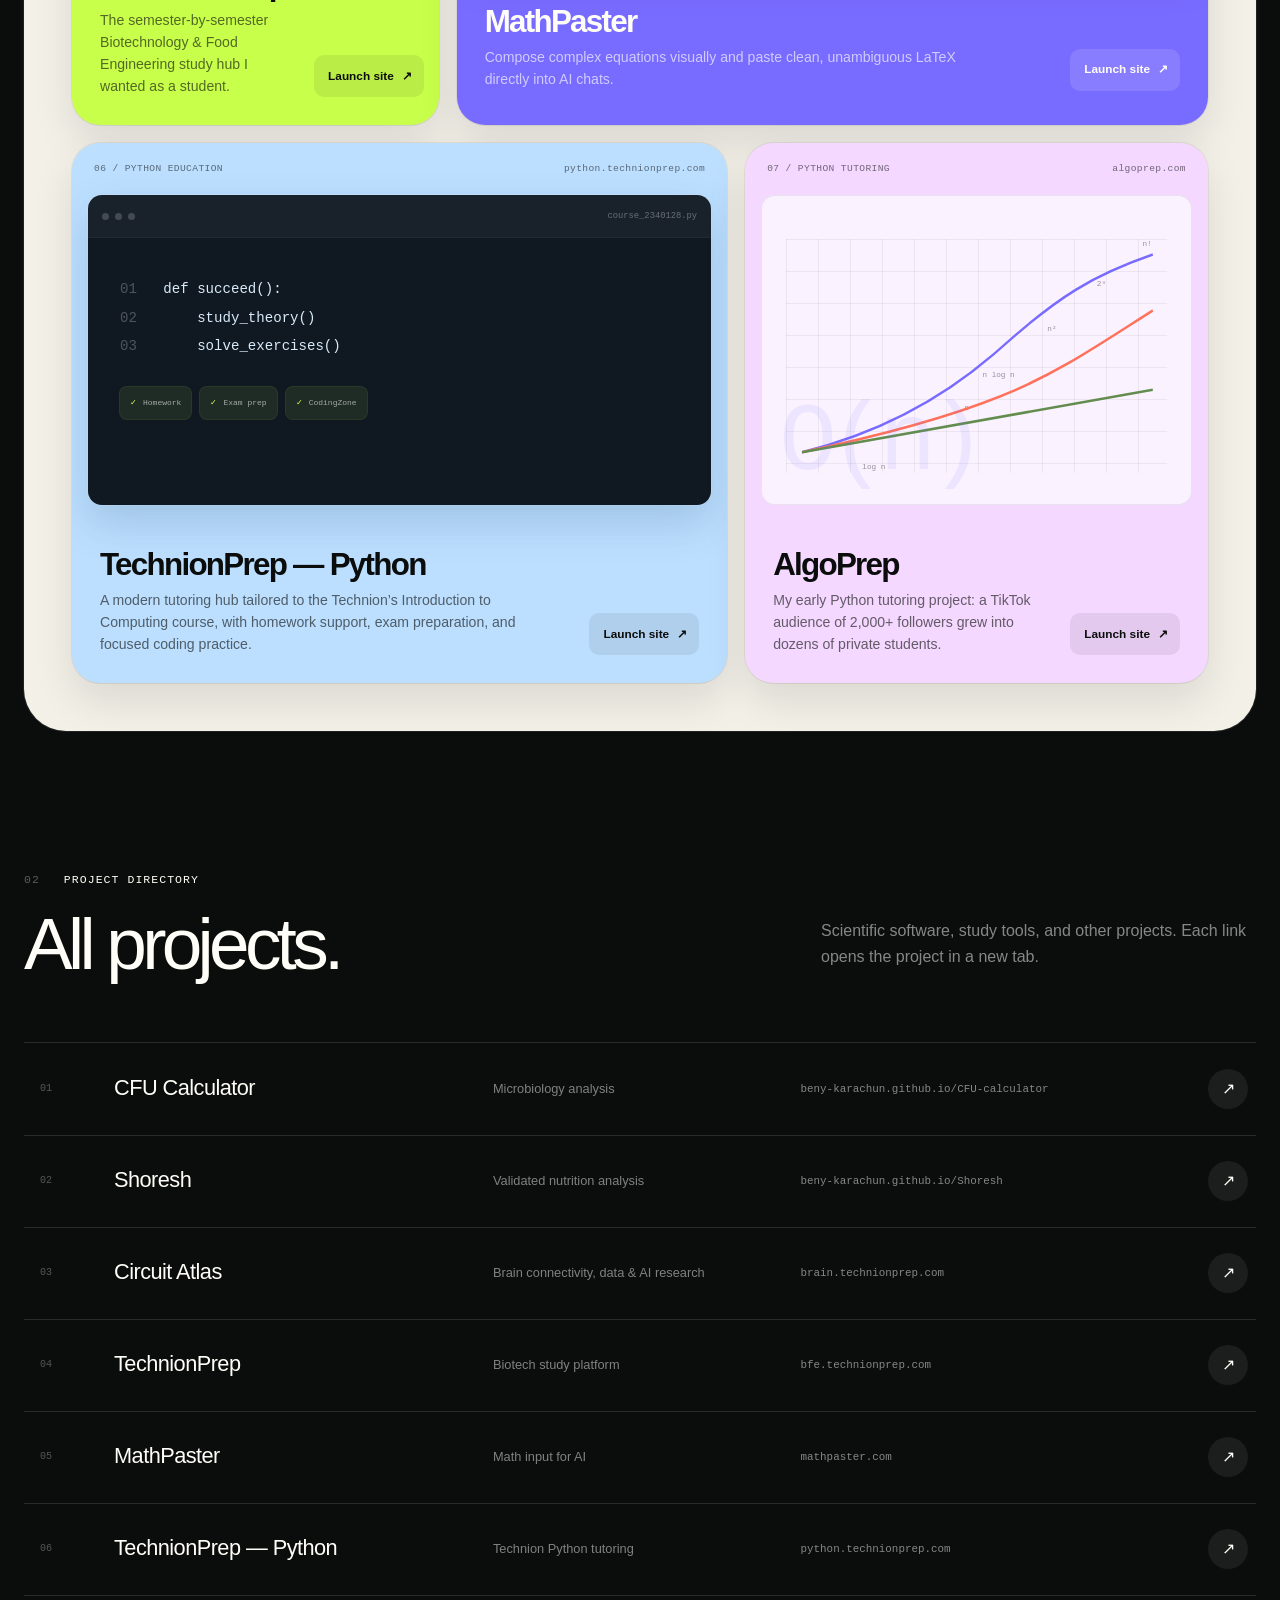
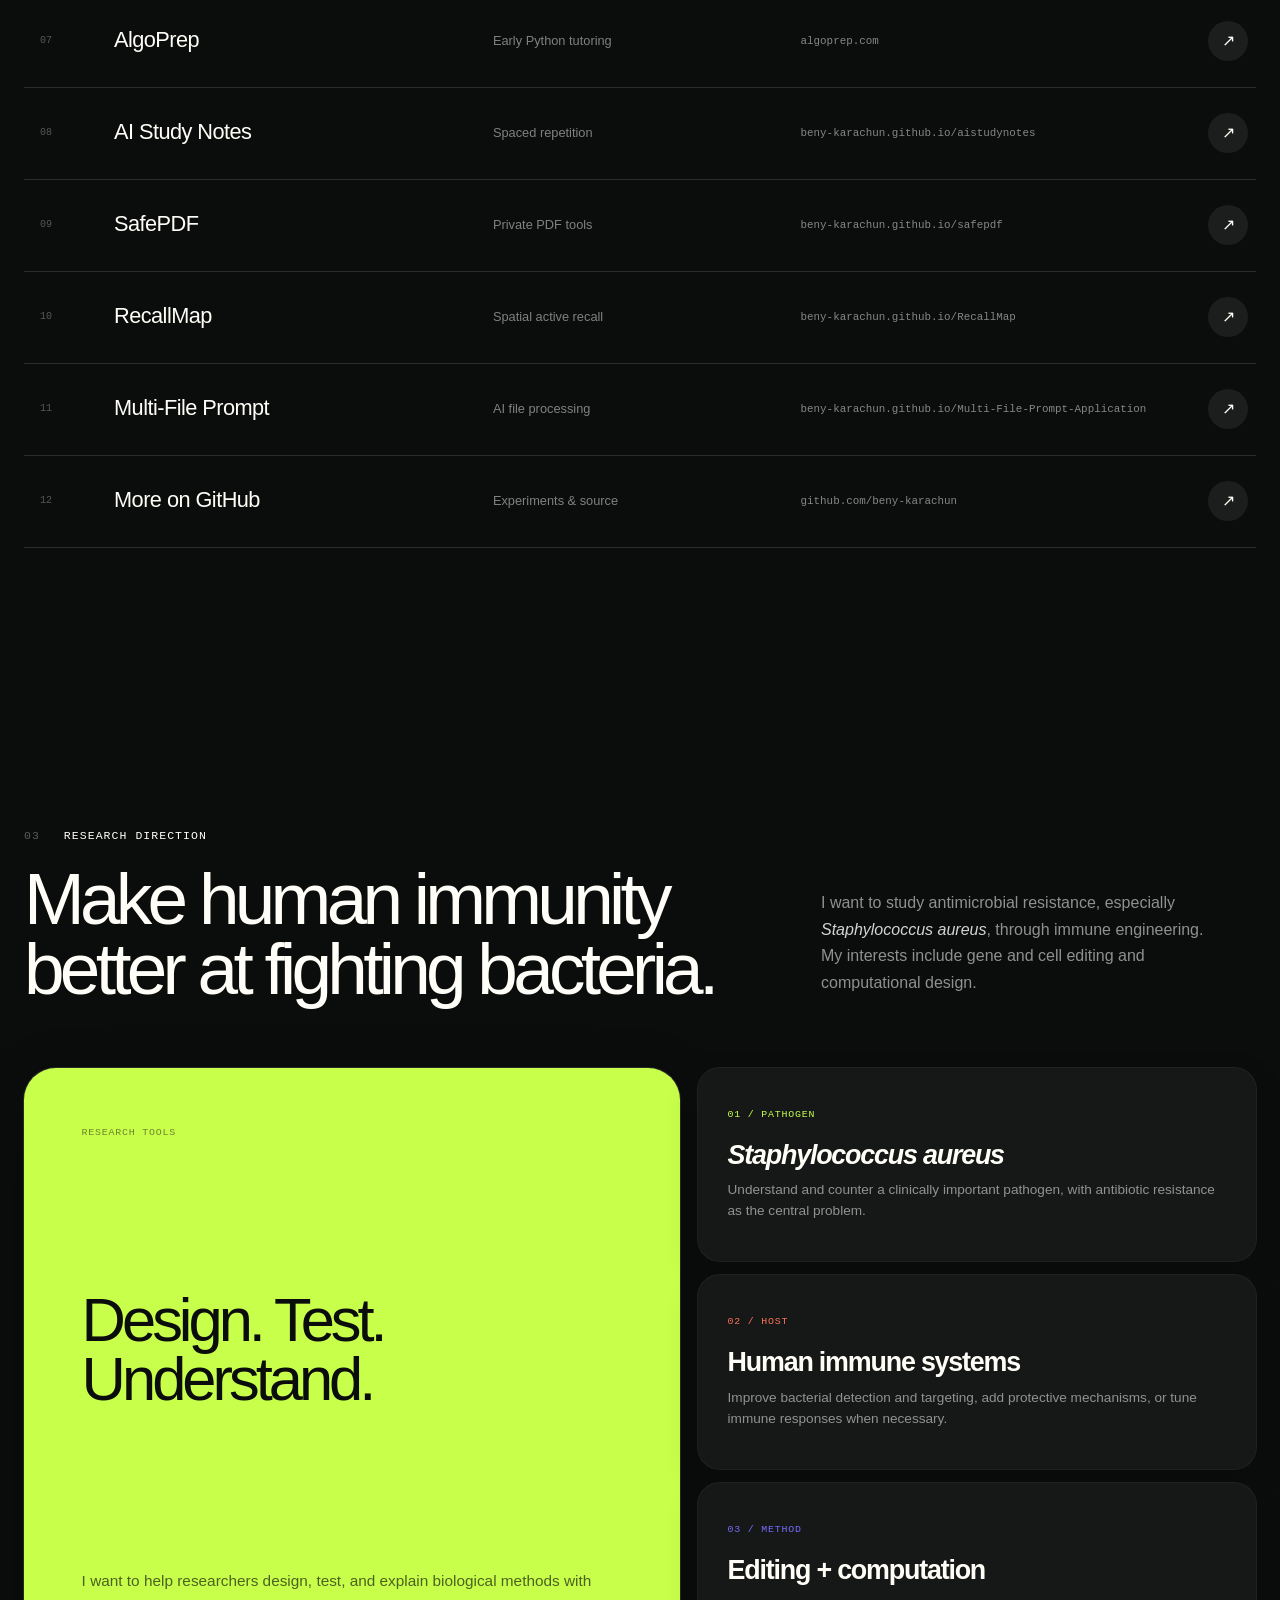
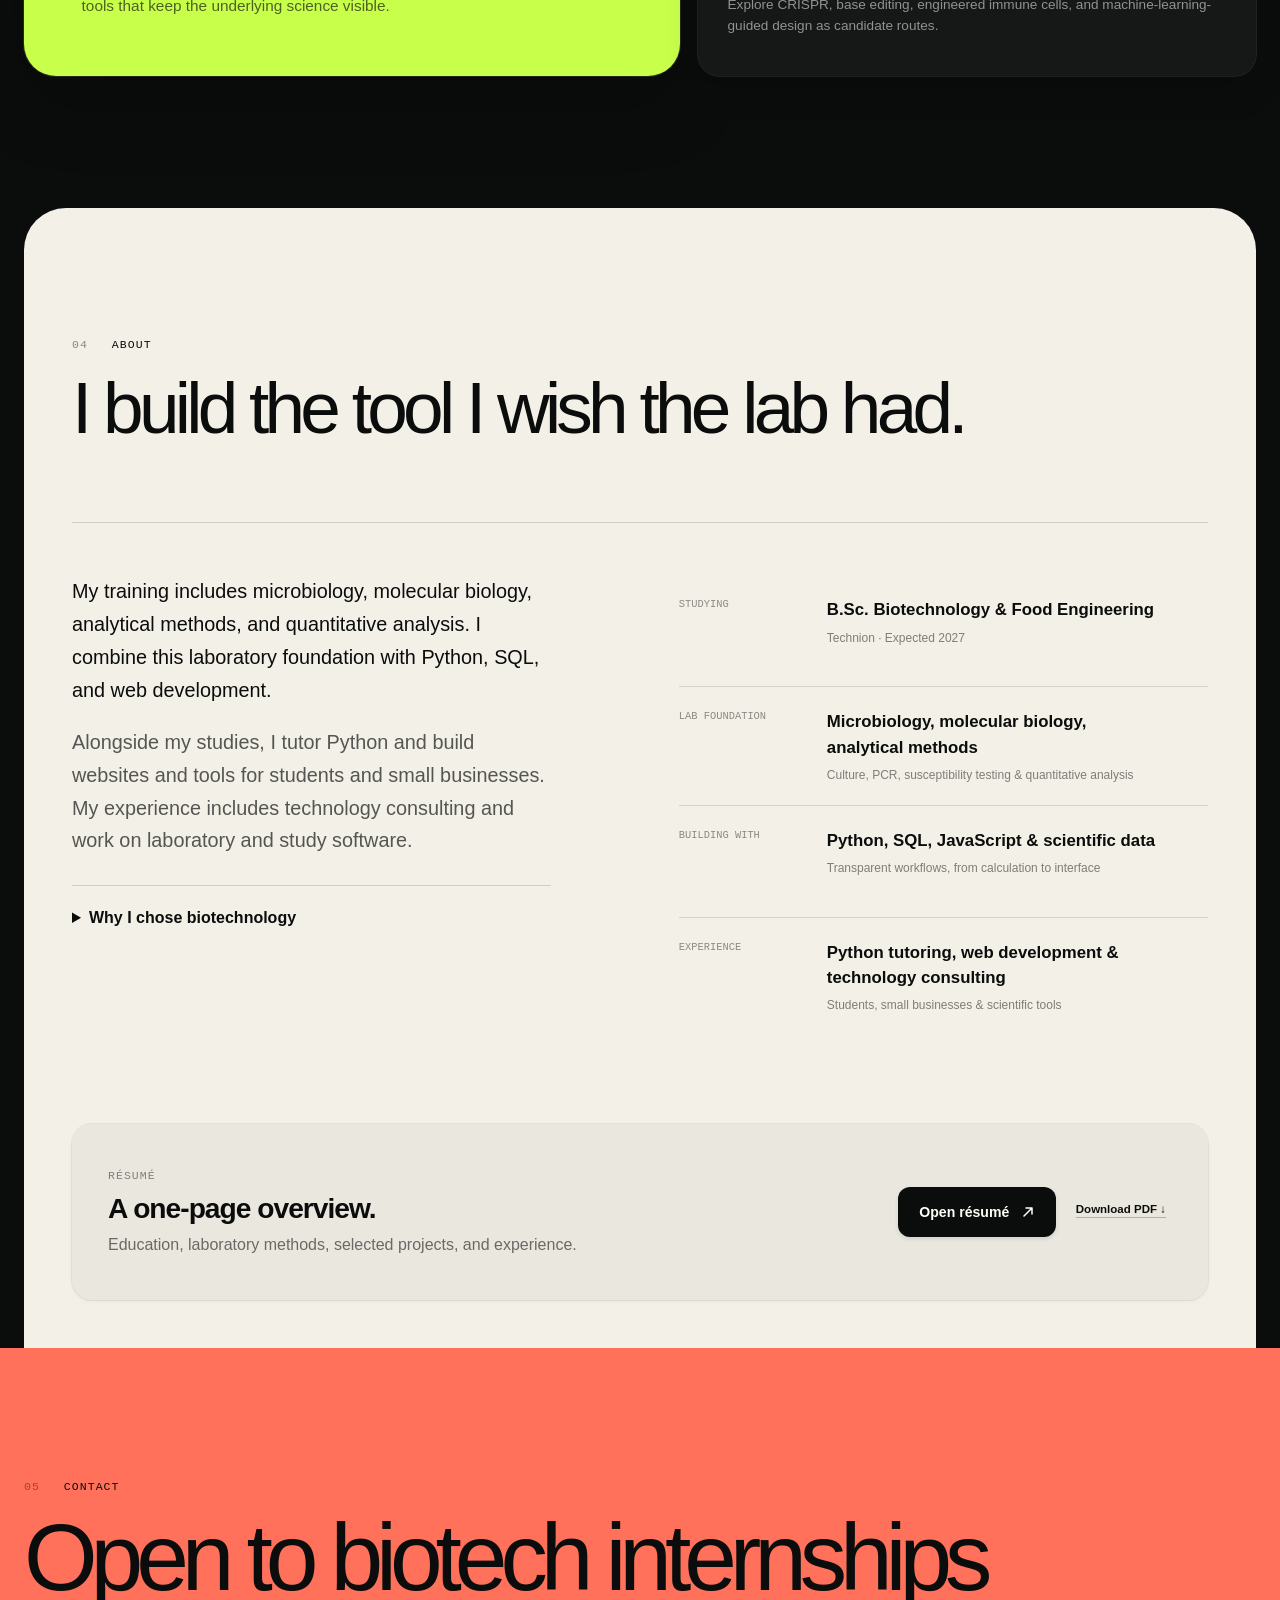
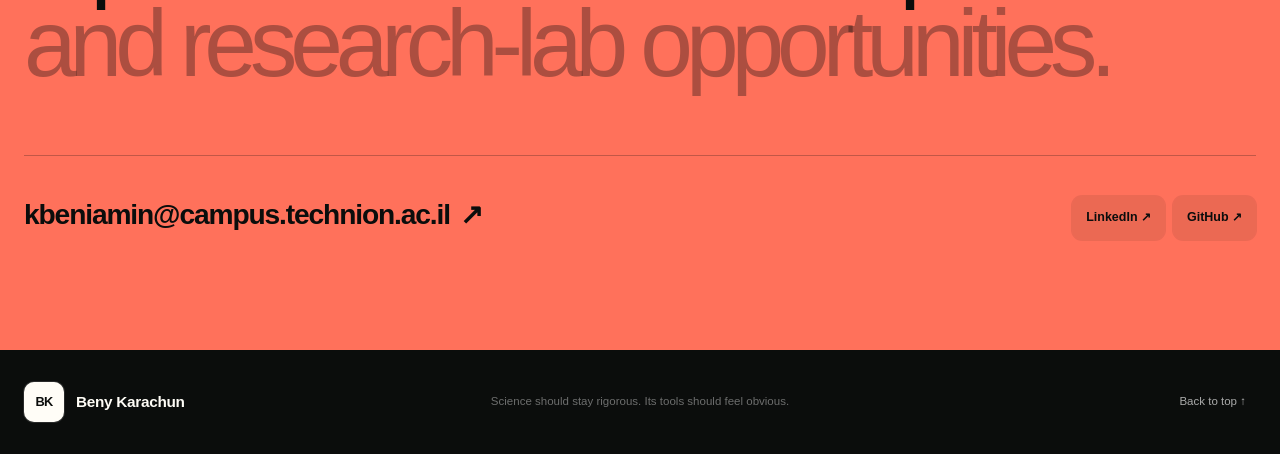
==== commit eec2b733: "Show Circuit Atlas matrix and research platform scale" ====
--- a/index.html
+++ b/index.html
@@ -26,7 +26,7 @@
       href="https://fonts.googleapis.com/css2?family=IBM+Plex+Mono:wght@400;500&amp;family=Space+Grotesk:wght@400;500;600;700&amp;display=swap"
       rel="stylesheet"
     >
-    <link rel="stylesheet" href="styles.css?v=8cf5c77b712f">
+    <link rel="stylesheet" href="styles.css?v=00fe5247f8f8">
     <script>
       document.documentElement.classList.add("js");
     </script>
@@ -303,42 +303,47 @@
 
           <a
             class="project-card project-brain"
+            id="circuit-atlas"
             href="https://brain.technionprep.com/"
             target="_blank"
             rel="noopener noreferrer"
             data-reveal
             style="--reveal-delay: 0ms"
             aria-label="Open Circuit Atlas in a new tab"
+            aria-describedby="circuit-atlas-description circuit-atlas-stats circuit-atlas-features"
           >
             <article>
               <div class="project-meta">
-                <span>03 / NEUROSCIENCE</span>
+                <span>03 / NEUROSCIENCE + DATA</span>
                 <span class="project-domain">brain.technionprep.com</span>
               </div>
               <div class="brain-visual" aria-hidden="true">
-                <svg class="brain-map" viewBox="0 0 320 260">
-                  <path class="brain-outline" d="M160 38C132 15 92 22 67 47C37 74 22 111 30 149C36 181 59 206 91 217C117 228 144 215 160 194C176 215 203 228 229 217C261 206 284 181 290 149C298 111 283 74 253 47C228 22 188 15 160 38Z" />
-                  <path class="brain-fold" d="M160 38V194M65 60C86 52 112 67 121 87S133 126 154 128M41 108C64 90 91 94 106 114S108 153 130 167M46 165C74 150 90 164 102 187M255 60C234 52 208 67 199 87S187 126 166 128M279 108C256 90 229 94 214 114S212 153 190 167M274 165C246 150 230 164 218 187" />
-                  <path class="brain-connection" d="M98 77C149 47 175 159 232 153M98 77C77 116 125 171 160 194M98 77C156 67 209 93 243 111" />
-                  <circle class="brain-node brain-node-selected" cx="98" cy="77" r="9" />
-                  <circle class="brain-node" cx="232" cy="153" r="7" />
-                  <circle class="brain-node" cx="160" cy="194" r="7" />
-                  <circle class="brain-node" cx="243" cy="111" r="7" />
-                </svg>
+                <img class="brain-matrix" src="assets/circuit-atlas-matrix.jpg?v=78854faa839c" width="680" height="650" alt="" loading="lazy" decoding="async">
                 <div class="brain-summary">
-                  <span>ALLEN MOUSE BRAIN ATLAS</span>
-                  <strong>Explore<br>connections.</strong>
-                  <div class="brain-route"><span>Inputs</span><i>→</i><span>Region</span><i>→</i><span>Outputs</span></div>
-                  <small>Brain regions · Pathways · Source data</small>
+                  <span>1,099 × 1,099 REGION MATRIX</span>
+                  <strong>Explore the<br>full matrix.</strong>
+                  <div class="brain-route"><span>Matrix</span><i>→</i><span>Evidence</span><i>→</i><span>Source</span></div>
+                  <small>Actual matrix · Ipsilateral evidence layer</small>
                 </div>
               </div>
               <div class="project-content">
                 <div>
                   <h3>Circuit Atlas</h3>
-                  <p>Explore mouse brain regions and their connections. Inspect input and output pathways, compare source data, and view the evidence for each connection.</p>
-                  <span class="project-proof">Allen Mouse Brain Atlas · Source data</span>
-                </div>
-                <span class="launch-link">Open atlas <i>↗</i></span>
+                  <p id="circuit-atlas-description">A research platform for mouse brain connectivity. Explore the full matrix, compare measurements within cohorts, and trace results to original experiments and publications.</p>
+                  <dl class="brain-stats" id="circuit-atlas-stats">
+                    <div><dt>Region axes</dt><dd>1,099</dd></div>
+                    <div><dt>Matrix cells per layer</dt><dd>1.2M</dd></div>
+                    <div><dt>Allen experiments</dt><dd>2,992</dd></div>
+                    <div><dt>Allen measurements</dt><dd>7.7M</dd></div>
+                  </dl>
+                  <ul class="brain-features" id="circuit-atlas-features" aria-label="Circuit Atlas features">
+                    <li>Anatomical slice viewer</li>
+                    <li>Source-linked evidence</li>
+                    <li>AI-assisted research</li>
+                  </ul>
+                  <span class="brain-snapshot">October 2026 collection · 10 publication and archive sources</span>
+                </div>
+                <span class="launch-link">Explore the atlas <i>↗</i></span>
               </div>
             </article>
           </a>
@@ -522,7 +527,7 @@
             <a href="https://brain.technionprep.com/" target="_blank" rel="noopener noreferrer">
               <span class="directory-number">03</span>
               <strong>Circuit Atlas</strong>
-              <span class="directory-type">Mouse brain connectivity</span>
+              <span class="directory-type">Brain connectivity, data &amp; AI research</span>
               <code>brain.technionprep.com</code>
               <i aria-hidden="true">↗</i>
             </a>
@@ -714,7 +719,7 @@
                 <path d="M4 12 12 4M6 4h6v6" />
               </svg>
             </a>
-            <a class="text-link" href="benjamin-karachun-resume.pdf?v=5e7a6e08ca04" download>
+            <a class="text-link" href="benjamin-karachun-resume.pdf?v=7def3e466f27" download>
               Download PDF <span aria-hidden="true">↓</span>
             </a>
           </div>
--- a/styles.css
+++ b/styles.css
@@ -1009,6 +1009,7 @@
 /* Circuit Atlas visual */
 .project-brain {
   grid-column: 1 / -1;
+  scroll-margin-top: 100px;
   background: #dcebf4;
 }
 
@@ -1026,39 +1027,14 @@
   color: var(--white);
 }
 
-.brain-map {
-  width: 100%;
-  max-height: 270px;
-}
-
-.brain-outline {
-  fill: rgba(148, 217, 255, 0.08);
-  stroke: var(--sky);
-  stroke-width: 2;
-}
-
-.brain-fold {
-  fill: none;
-  stroke: rgba(148, 217, 255, 0.3);
-  stroke-linecap: round;
-  stroke-width: 1.5;
-}
-
-.brain-connection {
-  fill: none;
-  stroke: var(--lime);
-  stroke-width: 2;
-  stroke-dasharray: 5 6;
-}
-
-.brain-node {
-  fill: var(--lime);
-  stroke: #101c27;
-  stroke-width: 3;
-}
-
-.brain-node-selected {
-  fill: var(--sky);
+.brain-matrix {
+  display: block;
+  justify-self: center;
+  width: min(100%, 340px);
+  height: auto;
+  border: 8px solid #fff;
+  border-radius: 12px;
+  background: #fff;
 }
 
 .brain-summary > span,
@@ -1098,6 +1074,72 @@
 .brain-route i {
   color: var(--lime);
   font-style: normal;
+}
+
+.project-brain .project-content > div {
+  flex: 1;
+  max-width: 920px;
+}
+
+.project-brain .project-content p {
+  max-width: 760px;
+}
+
+.brain-stats {
+  display: grid;
+  grid-template-columns: repeat(4, minmax(0, 1fr));
+  margin-top: 20px;
+  padding-block: 16px;
+  gap: 16px;
+  border-block: 1px solid rgba(11, 13, 12, 0.12);
+}
+
+.brain-stats > div {
+  display: flex;
+  flex-direction: column;
+  gap: 4px;
+}
+
+.brain-stats dt,
+.brain-snapshot {
+  color: rgba(11, 13, 12, 0.62);
+  font-family: var(--font-mono);
+  font-size: 0.6rem;
+  line-height: 1.5;
+}
+
+.brain-stats dd {
+  order: -1;
+  font-size: 1.4rem;
+  font-weight: 600;
+  letter-spacing: -0.05em;
+  line-height: 1.1;
+}
+
+.brain-features {
+  display: flex;
+  flex-wrap: wrap;
+  margin-top: 14px;
+  gap: 6px 16px;
+  list-style: none;
+  color: rgba(11, 13, 12, 0.78);
+  font-size: 0.74rem;
+}
+
+.brain-features li::before {
+  display: inline-block;
+  width: 5px;
+  height: 5px;
+  margin-right: 7px;
+  border-radius: 50%;
+  background: #276974;
+  vertical-align: middle;
+  content: "";
+}
+
+.brain-snapshot {
+  display: block;
+  margin-top: 12px;
 }
 
 /* MathPaster visual */
@@ -2300,7 +2342,8 @@
     pointer-events: none;
     transform: translateY(-12px);
     transition-property: opacity, transform, visibility;
-    transition-duration: 220ms;
+    transition-duration: 220ms, 220ms, 0s;
+    transition-delay: 0s, 0s, 220ms;
     transition-timing-function: cubic-bezier(0.2, 0, 0, 1);
   }
 
@@ -2309,6 +2352,7 @@
     opacity: 1;
     pointer-events: auto;
     transform: translateY(0);
+    transition-delay: 0s;
   }
 
   .mobile-menu nav {
@@ -2592,8 +2636,14 @@
     gap: 12px;
   }
 
-  .brain-map {
-    max-height: 170px;
+  .brain-matrix {
+    border-width: 4px;
+    border-radius: 6px;
+  }
+
+  .brain-stats {
+    grid-template-columns: repeat(2, minmax(0, 1fr));
+    gap: 16px;
   }
 
   .brain-summary > span,
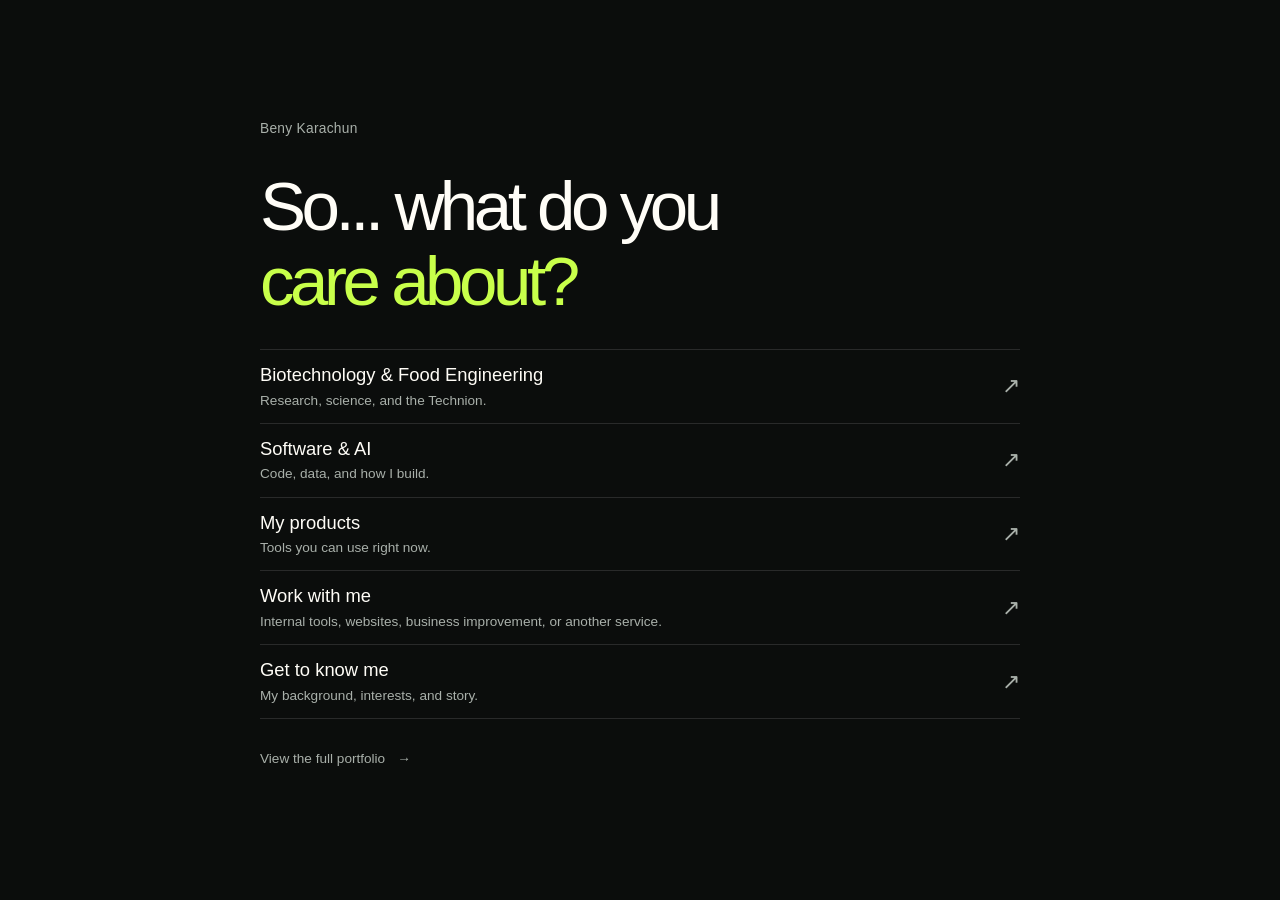
==== commit 6c1ca69c: "Add a minimal topic chooser and focused portfolio views" ====
--- a/index.html
+++ b/index.html
@@ -5,19 +5,19 @@
     <meta name="viewport" content="width=device-width, initial-scale=1.0">
     <meta
       name="description"
-      content="Beny Karachun is a Technion Biotechnology and Food Engineering student building validated scientific tools and pursuing research in antimicrobial resistance, Staphylococcus aureus, and immune engineering."
+      content="Explore Beny Karachun’s work in biotechnology, scientific software, AI, and useful tools. Find projects, services, and his Technion background."
     >
     <meta name="theme-color" content="#0b0d0c">
-    <meta property="og:title" content="Beny Karachun — Biotechnology &amp; Scientific Computing">
+    <meta property="og:title" content="Beny Karachun — Science, Software &amp; Tools">
     <meta
       property="og:description"
-      content="Validated laboratory tools, scientific computing projects, and a research direction focused on antimicrobial resistance and human immunity."
+      content="Biotechnology, software, AI, and useful tools. Choose a topic to explore Beny’s projects, services, and background."
     >
     <meta property="og:type" content="website">
     <meta property="og:url" content="https://beny-karachun.github.io/">
     <link rel="canonical" href="https://beny-karachun.github.io/">
     <meta name="twitter:card" content="summary_large_image">
-    <title>Beny Karachun — Biotechnology &amp; Scientific Computing</title>
+    <title>Beny Karachun — Science, Software &amp; Tools</title>
 
     <link rel="icon" href="assets/favicon.svg" type="image/svg+xml">
     <link rel="preconnect" href="https://fonts.googleapis.com">
@@ -26,20 +26,20 @@
       href="https://fonts.googleapis.com/css2?family=IBM+Plex+Mono:wght@400;500&amp;family=Space+Grotesk:wght@400;500;600;700&amp;display=swap"
       rel="stylesheet"
     >
-    <link rel="stylesheet" href="styles.css?v=00fe5247f8f8">
+    <link rel="stylesheet" href="styles.css?v=8432ffe0217a">
     <script>
       document.documentElement.classList.add("js");
     </script>
-    <script src="script.js?v=e8767528b3a6" defer></script>
+    <script src="script.js?v=486c43d8337b" defer></script>
   </head>
 
   <body>
-    <a class="skip-link" href="#main-content">Skip to content</a>
-    <div class="scroll-progress" aria-hidden="true"><span></span></div>
-
-    <header class="site-header" data-header>
+    <a class="skip-link" href="#welcome-choices">Skip to content</a>
+    <div class="scroll-progress" aria-hidden="true" hidden><span></span></div>
+
+    <header class="site-header" data-header hidden>
       <div class="header-inner">
-        <a class="brand" href="#top" aria-label="BK — Beny Karachun, back to top">
+        <a class="brand" href="#welcome" aria-label="Beny Karachun, choose a topic">
           <span class="brand-mark" aria-hidden="true">BK</span>
           <span class="brand-name">Beny Karachun</span>
         </a>
@@ -111,15 +111,49 @@
         <a href="#about"><span>04</span> About</a>
         <a href="#contact"><span>05</span> Contact</a>
         <a href="resume.html"><span>06</span> Résumé</a>
+        <a href="#welcome"><span>07</span> Choose a topic</a>
       </nav>
     </div>
 
     <main id="main-content">
+      <section class="welcome" id="welcome" aria-labelledby="welcome-title">
+        <div class="welcome-inner">
+          <p class="welcome-name">Beny Karachun</p>
+          <h1 id="welcome-title">So... what do you <span>care about?</span></h1>
+          <nav class="welcome-choices" id="welcome-choices" aria-label="Choose a topic">
+            <a href="#science">
+              <span><strong>Biotechnology &amp; Food Engineering</strong><small>Research, science, and the Technion.</small></span>
+              <span class="choice-arrow" aria-hidden="true">↗</span>
+            </a>
+            <a href="#software">
+              <span><strong>Software &amp; AI</strong><small>Code, data, and how I build.</small></span>
+              <span class="choice-arrow" aria-hidden="true">↗</span>
+            </a>
+            <a href="#products">
+              <span><strong>My products</strong><small>Tools you can use right now.</small></span>
+              <span class="choice-arrow" aria-hidden="true">↗</span>
+            </a>
+            <a href="#services">
+              <span><strong>Work with me</strong><small>Internal tools, websites, business improvement, or another service.</small></span>
+              <span class="choice-arrow" aria-hidden="true">↗</span>
+            </a>
+            <a href="#about">
+              <span><strong>Get to know me</strong><small>My background, interests, and story.</small></span>
+              <span class="choice-arrow" aria-hidden="true">↗</span>
+            </a>
+          </nav>
+          <a class="welcome-all" href="#top">View the full portfolio <span aria-hidden="true">→</span></a>
+        </div>
+      </section>
       <section class="hero" id="top" aria-labelledby="hero-title">
         <div class="hero-grid" aria-hidden="true"></div>
         <div class="hero-glow" aria-hidden="true"></div>
 
         <div class="hero-copy">
+          <div class="topic-bar" hidden>
+            <span data-current-topic></span>
+            <a href="#welcome">Choose another topic <span aria-hidden="true">↗</span></a>
+          </div>
           <p class="eyebrow hero-eyebrow" data-hero-item>
             <span class="status-dot" aria-hidden="true"></span>
             Technion biotechnology / Scientific systems builder
@@ -204,6 +238,7 @@
       </section>
 
       <section class="work-section section-shell" id="work" aria-labelledby="work-title">
+        <span class="route-anchor" id="products" aria-hidden="true"></span>
         <div class="section-heading" data-reveal>
           <div>
             <p class="eyebrow"><span>01</span> Selected work</p>
@@ -599,6 +634,7 @@
       </section>
 
       <section class="direction-section section-shell" id="direction" aria-labelledby="direction-title">
+        <span class="route-anchor" id="science" aria-hidden="true"></span>
         <div class="section-heading direction-heading" data-reveal>
           <div>
             <p class="eyebrow"><span>03</span> Research direction</p>
@@ -641,6 +677,69 @@
           </div>
         </div>
 
+      </section>
+
+      <section class="interest-section section-shell" id="software" aria-labelledby="software-title">
+        <div class="section-heading" data-reveal>
+          <div>
+            <p class="eyebrow">Software &amp; AI</p>
+            <h2 id="software-title">From data to a tool you can use.</h2>
+          </div>
+          <p>I combine scientific knowledge with software development. I build tools that make calculations, evidence, and learning easier to use.</p>
+        </div>
+        <div class="capability-grid">
+          <article data-reveal>
+            <span class="capability-index">01 / DATA</span>
+            <h3>Python &amp; SQL</h3>
+            <p>I process scientific data with Python, Pandas, NumPy, and SQLite. Shoresh turns food composition data into a browser tool.</p>
+            <a class="text-link" href="https://beny-karachun.github.io/Shoresh/" target="_blank" rel="noopener noreferrer">Explore Shoresh <span aria-hidden="true">↗</span></a>
+          </article>
+          <article data-reveal>
+            <span class="capability-index">02 / INTERFACE</span>
+            <h3>Web applications</h3>
+            <p>I build browser tools and websites with clear inputs and results. CFU Calculator and MathPaster started with tasks I wanted to make easier.</p>
+            <a class="text-link" href="https://mathpaster.com" target="_blank" rel="noopener noreferrer">Try MathPaster <span aria-hidden="true">↗</span></a>
+          </article>
+          <article data-reveal>
+            <span class="capability-index">03 / AI</span>
+            <h3>AI with source evidence</h3>
+            <p>I work with OpenAI, Gemini, and Claude APIs. Circuit Atlas combines research tools with links to the original evidence.</p>
+            <a class="text-link" href="#circuit-atlas">See Circuit Atlas <span aria-hidden="true">↓</span></a>
+          </article>
+        </div>
+      </section>
+
+      <section class="interest-section services-section section-shell" id="services" aria-labelledby="services-title">
+        <div class="section-heading" data-reveal>
+          <div>
+            <p class="eyebrow">Work with me</p>
+            <h2 id="services-title">Make everyday work easier.</h2>
+          </div>
+          <p>Tell me what takes time, causes errors, or makes your work difficult. We can discuss a tool or process that fits your needs.</p>
+        </div>
+        <div class="service-list">
+          <article data-reveal>
+            <span class="capability-index">01</span>
+            <h3>Internal tools</h3>
+            <p>Calculators, searchable records, and tools for tasks you repeat. My experience includes making paper records digital and searchable.</p>
+          </article>
+          <article data-reveal>
+            <span class="capability-index">02</span>
+            <h3>Websites</h3>
+            <p>Clear websites for your business, project, or product. My work includes rebuilding the Aviator website as a static site.</p>
+          </article>
+          <article data-reveal>
+            <span class="capability-index">03</span>
+            <h3>Business improvement</h3>
+            <p>Review a process and reduce routine manual work. I have used the WhatsApp Business API to automate client requests and communication.</p>
+          </article>
+          <article data-reveal>
+            <span class="capability-index">04</span>
+            <h3>Something else?</h3>
+            <p>Have a different need? Send a short description. We can discuss what I can help you build.</p>
+          </article>
+        </div>
+        <a class="button button-primary service-contact" href="#contact">Tell me about your project <span aria-hidden="true">↓</span></a>
       </section>
 
       <section class="about-section section-shell" id="about" aria-labelledby="about-title">
@@ -729,7 +828,7 @@
       <section class="contact-section" id="contact" aria-labelledby="contact-title">
         <div class="section-shell contact-inner" data-reveal>
           <p class="eyebrow"><span>05</span> Contact</p>
-          <h2 id="contact-title">Open to biotech internships<br><span>and research-lab opportunities.</span></h2>
+          <h2 id="contact-title">Research, software, or a new project?<br><span>Let’s talk.</span></h2>
           <div class="contact-bottom">
             <a class="contact-email" href="mailto:kbeniamin@campus.technion.ac.il">
               kbeniamin@campus.technion.ac.il <span aria-hidden="true">↗</span>
@@ -743,13 +842,13 @@
       </section>
     </main>
 
-    <footer class="site-footer">
+    <footer class="site-footer" hidden>
       <div class="section-shell footer-inner">
         <a class="brand footer-brand" href="#top" aria-label="BK — Back to top">
           <span class="brand-mark" aria-hidden="true">BK</span>
           <span class="brand-name">Beny Karachun</span>
         </a>
-        <p>Science should stay rigorous. Its tools should feel obvious.</p>
+        <p>Science, software, and tools that make work easier.</p>
         <a class="back-to-top" href="#top">Back to top ↑</a>
       </div>
     </footer>
--- a/styles.css
+++ b/styles.css
@@ -2967,3 +2967,346 @@
     transform: none;
   }
 }
+
+/* First screen and interest views */
+[hidden] {
+  display: none !important;
+}
+
+.welcome {
+  display: flex;
+  align-items: center;
+  min-height: 100svh;
+  padding: 28px 24px;
+}
+
+.welcome-inner {
+  width: min(760px, 100%);
+  margin-inline: auto;
+}
+
+.welcome-name {
+  margin-bottom: 30px;
+  color: var(--muted);
+  font-size: 0.86rem;
+  letter-spacing: 0.02em;
+}
+
+.welcome h1 {
+  max-width: 700px;
+  margin-bottom: 30px;
+  font-size: clamp(2.8rem, 5.4vw, 4.5rem);
+  font-weight: 500;
+  letter-spacing: -0.065em;
+  line-height: 1.08;
+  text-align: left;
+  text-wrap: initial;
+}
+
+.welcome h1 > span {
+  display: block;
+  color: var(--lime);
+}
+
+.welcome-choices {
+  border-top: 1px solid var(--line-dark);
+}
+
+.welcome-choices > a {
+  display: flex;
+  align-items: center;
+  justify-content: space-between;
+  min-height: 73px;
+  padding: 13px 0;
+  gap: 20px;
+  border-bottom: 1px solid var(--line-dark);
+  transition: color 160ms ease;
+}
+
+.welcome-choices strong,
+.welcome-choices small {
+  display: block;
+}
+
+.welcome-choices strong {
+  font-size: 1.15rem;
+  font-weight: 500;
+  line-height: 1.35;
+}
+
+.welcome-choices small {
+  margin-top: 3px;
+  color: var(--muted);
+  font-size: 0.85rem;
+  line-height: 1.4;
+}
+
+.choice-arrow {
+  flex-shrink: 0;
+  color: var(--muted);
+  font-size: 1.4rem;
+  transition: transform 160ms ease, color 160ms ease;
+}
+
+.welcome-choices > a:hover,
+.welcome-choices > a:focus-visible {
+  color: var(--lime);
+}
+
+.welcome-choices > a:hover .choice-arrow {
+  color: var(--lime);
+  transform: translate(2px, -2px);
+}
+
+.welcome-all {
+  display: inline-flex;
+  align-items: center;
+  min-height: 44px;
+  margin-top: 18px;
+  gap: 12px;
+  color: var(--muted);
+  font-size: 0.85rem;
+}
+
+.welcome-all:hover {
+  color: var(--white);
+}
+
+.route-anchor {
+  display: block;
+  height: 0;
+}
+
+.topic-bar {
+  display: flex;
+  align-items: center;
+  justify-content: space-between;
+  margin-bottom: 46px;
+  padding-bottom: 14px;
+  gap: 24px;
+  border-bottom: 1px solid var(--line-dark);
+  color: var(--muted);
+  font-size: 0.8rem;
+}
+
+.topic-bar a {
+  flex-shrink: 0;
+  color: var(--white);
+}
+
+.topic-bar a:hover {
+  color: var(--lime);
+}
+
+.has-interest .hero {
+  display: block;
+  min-height: 0;
+  padding: 126px 0 64px;
+}
+
+.has-interest [data-hero-item] {
+  animation: none;
+  opacity: 1;
+  filter: none;
+  transform: none;
+}
+
+.has-interest .hero-copy {
+  max-width: 1080px;
+}
+
+.has-interest .hero-atlas,
+.has-interest .hero-grid,
+.has-interest .hero-glow {
+  display: none;
+}
+
+.has-interest .hero h1 {
+  max-width: 1000px;
+  font-size: clamp(3rem, 6.3vw, 6.5rem);
+}
+
+.has-interest .hero-intro {
+  max-width: 760px;
+}
+
+.interest-section {
+  padding-block: 90px;
+}
+
+.capability-grid {
+  display: grid;
+  grid-template-columns: repeat(3, minmax(0, 1fr));
+  gap: 32px;
+}
+
+.capability-grid article {
+  display: flex;
+  flex-direction: column;
+  align-items: flex-start;
+  padding-top: 24px;
+  border-top: 1px solid var(--line-dark);
+}
+
+.capability-index {
+  color: var(--muted);
+  font-family: var(--font-mono);
+  font-size: 0.7rem;
+  letter-spacing: 0.04em;
+}
+
+.capability-grid h3,
+.service-list h3 {
+  margin: 18px 0 12px;
+  font-size: clamp(1.45rem, 2.4vw, 2rem);
+  font-weight: 500;
+  line-height: 1.25;
+}
+
+.capability-grid p,
+.service-list p {
+  color: var(--muted);
+  font-size: 1rem;
+  line-height: 1.65;
+}
+
+.capability-grid .text-link {
+  margin-top: auto;
+  color: var(--lime);
+}
+
+.service-list {
+  border-top: 1px solid var(--line-dark);
+}
+
+.service-list article {
+  display: grid;
+  grid-template-columns: 40px minmax(180px, 1fr) minmax(0, 1.5fr);
+  align-items: baseline;
+  padding: 28px 0;
+  gap: 24px;
+  border-bottom: 1px solid var(--line-dark);
+}
+
+.service-list h3,
+.service-list p {
+  margin: 0;
+}
+
+.service-contact {
+  margin-top: 32px;
+}
+
+@media (max-width: 720px) {
+  .welcome {
+    padding: 28px 24px;
+  }
+
+  .welcome-name {
+    margin-bottom: 28px;
+  }
+
+  .welcome h1 {
+    margin-bottom: 28px;
+    font-size: clamp(2.7rem, 10.5vw, 4rem);
+  }
+
+  .welcome-choices > a {
+    min-height: 75px;
+    padding-block: 12px;
+    gap: 16px;
+  }
+
+  .welcome-choices strong {
+    font-size: 1.05rem;
+  }
+
+  .welcome-choices small {
+    font-size: 0.8rem;
+  }
+
+  .welcome-all {
+    margin-top: 14px;
+  }
+
+  .has-interest .hero {
+    padding: 100px 0 40px;
+  }
+
+  .has-interest .hero h1 {
+    font-size: clamp(2.5rem, 10.5vw, 4.5rem);
+    letter-spacing: -0.055em;
+  }
+
+  .topic-bar {
+    align-items: flex-start;
+    margin-bottom: 28px;
+    gap: 16px;
+    font-size: 0.7rem;
+  }
+
+  .topic-bar > span {
+    max-width: 45%;
+  }
+
+  .interest-section {
+    padding-block: 56px;
+  }
+
+  .capability-grid {
+    grid-template-columns: 1fr;
+    gap: 32px;
+  }
+
+  .service-list article {
+    grid-template-columns: 24px minmax(0, 1fr);
+    gap: 12px;
+  }
+
+  .service-list p {
+    grid-column: 2;
+  }
+
+  .service-contact {
+    width: 100%;
+    justify-content: space-between;
+  }
+}
+
+@media (min-width: 721px) {
+  [data-topic="software"] .project-math,
+  [data-topic="software"] .project-python {
+    grid-column: span 6;
+  }
+
+  [data-topic="science"] .project-technionprep {
+    grid-column: 1 / -1;
+  }
+
+  [data-topic="science"] .project-technionprep article {
+    display: grid;
+    grid-template-columns: 1fr 1fr;
+  }
+
+  [data-topic="science"] .project-technionprep .project-meta {
+    grid-column: 1 / -1;
+  }
+
+  [data-topic="science"] .technionprep-visual {
+    min-height: 280px;
+    margin-bottom: 16px;
+  }
+
+  [data-topic="science"] .project-technionprep .project-content {
+    flex-direction: column;
+    align-items: flex-start;
+    justify-content: center;
+    gap: 24px;
+  }
+}
+
+@media (max-width: 360px) {
+  .welcome h1 {
+    font-size: 2.2rem;
+  }
+}
